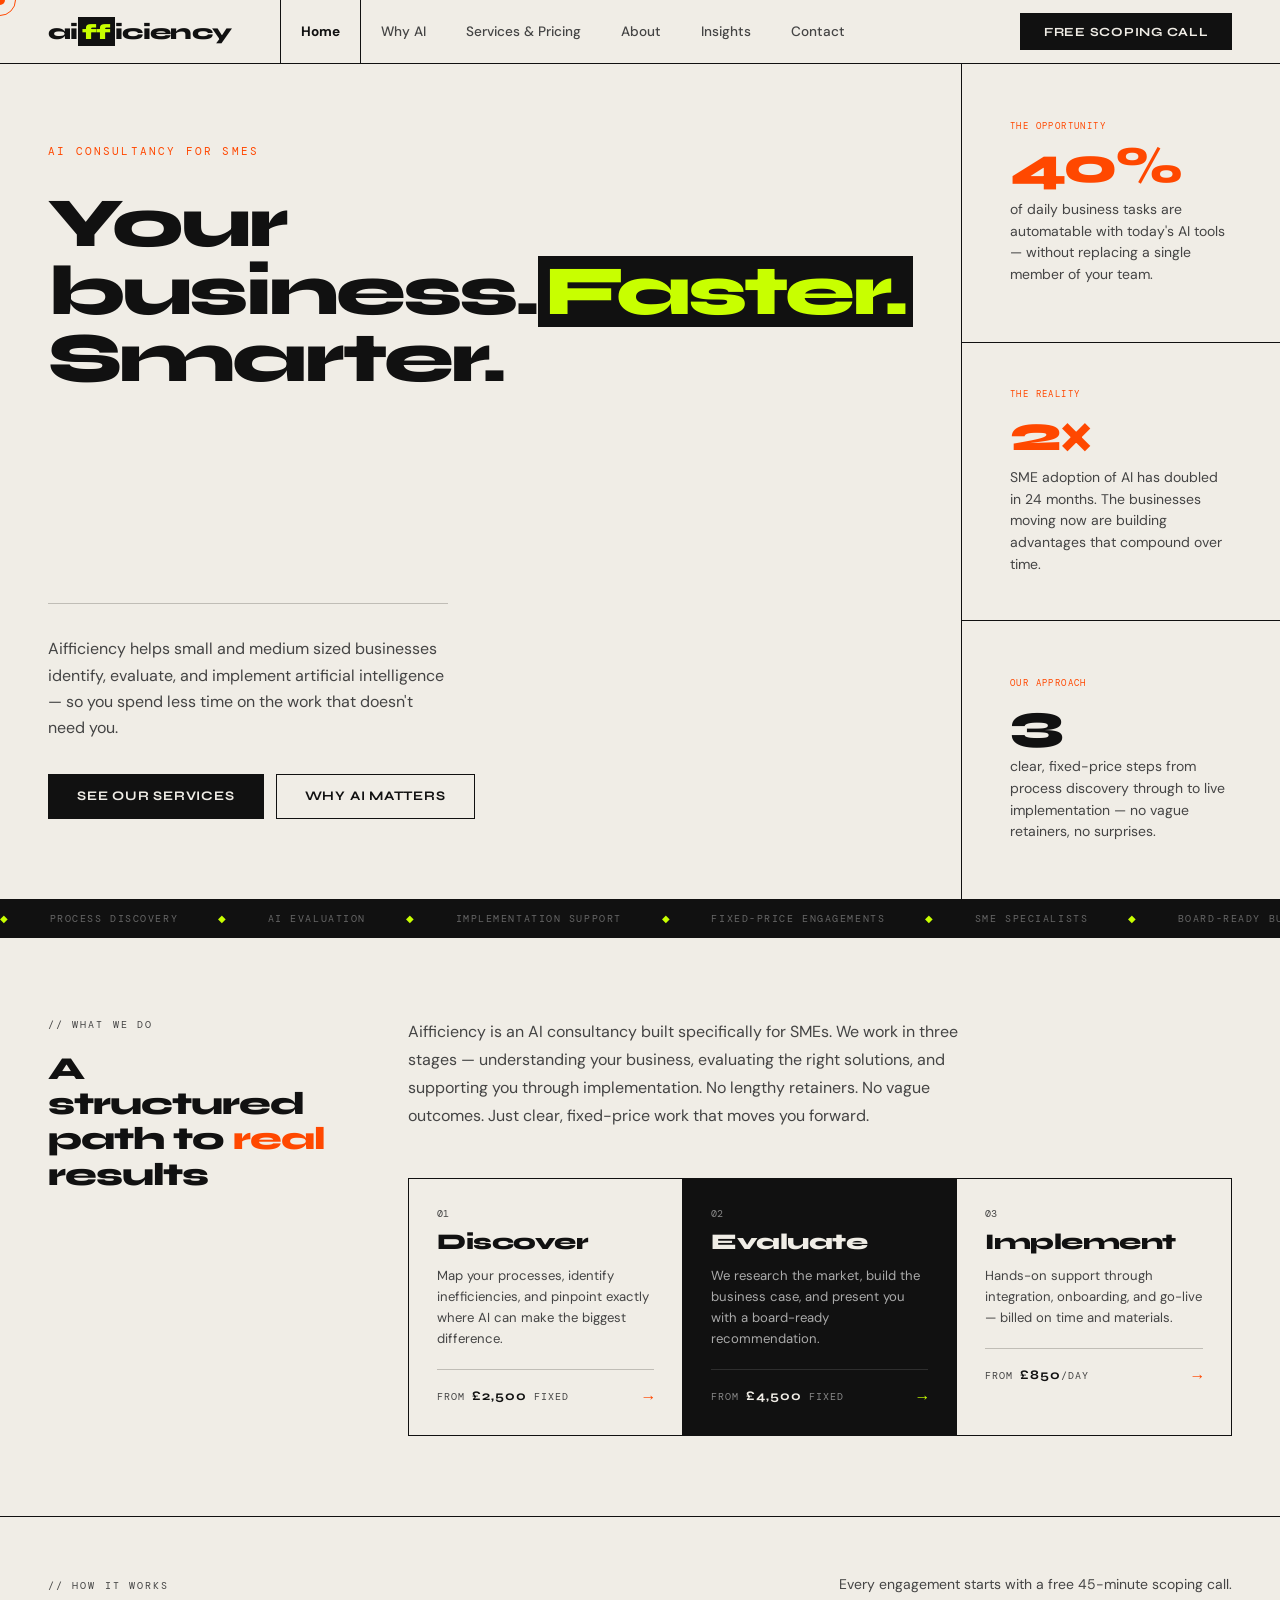
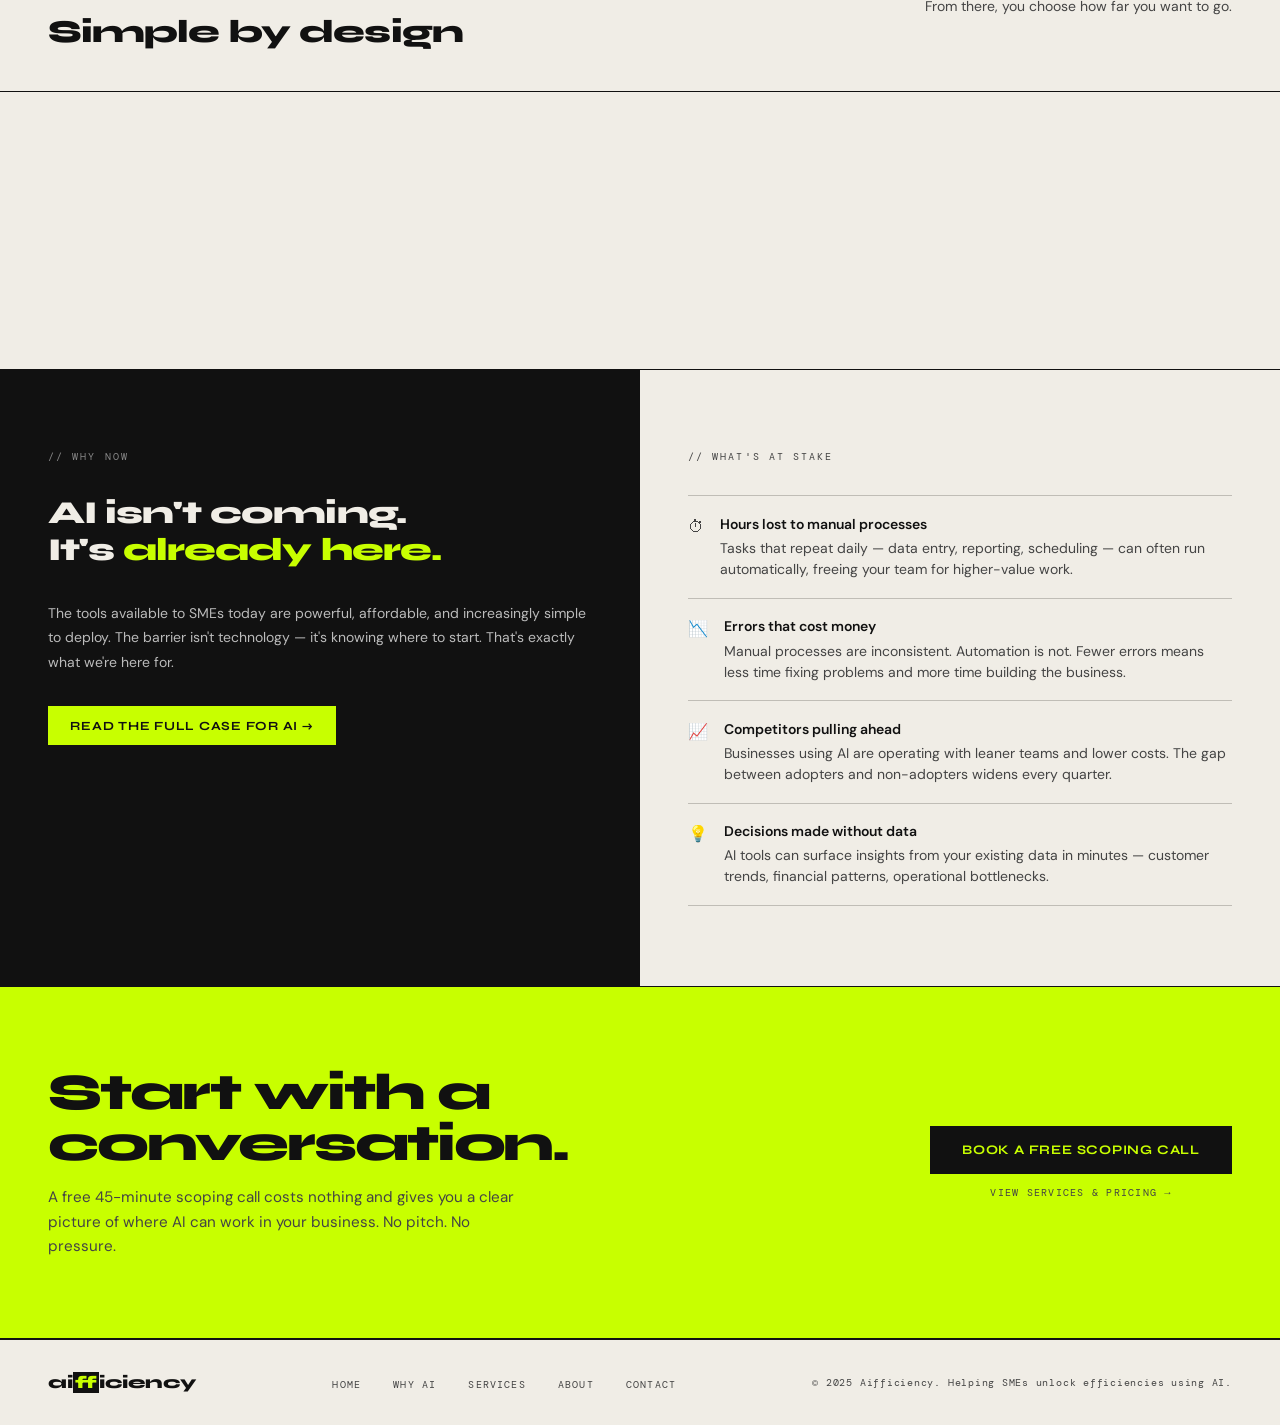
==== index.html @ 2f6a9bb4 "Add files via upload" ====
<!DOCTYPE html>
<html lang="en">
<head>
<meta charset="UTF-8">
<meta name="viewport" content="width=device-width, initial-scale=1.0">
<title>Aifficiency — Unlock Efficiency with AI</title>
<link href="https://fonts.googleapis.com/css2?family=Syne:wght@400;700;800&family=DM+Mono:wght@300;400;500&family=DM+Sans:ital,wght@0,300;0,400;0,500;1,300&display=swap" rel="stylesheet">
<style>
  *, *::before, *::after { box-sizing: border-box; margin: 0; padding: 0; }

  :root {
    --bg: #f0ede6;
    --ink: #111111;
    --ink-mid: #444444;
    --acid: #c8ff00;
    --orange: #ff4800;
    --card: #e4e1da;
    --card-dark: #111111;
    --border: #c0bdb6;
    --border-dark: #2e2e2e;
  }

  html { scroll-behavior: smooth; }

  body {
    background: var(--bg);
    color: var(--ink);
    font-family: 'DM Sans', sans-serif;
    font-weight: 400;
    overflow-x: hidden;
    cursor: none;
  }

  .cursor {
    width: 10px; height: 10px;
    background: var(--orange);
    border-radius: 50%;
    position: fixed;
    pointer-events: none;
    z-index: 9999;
    transform: translate(-50%, -50%);
    transition: transform 0.1s;
  }
  .cursor-ring {
    width: 32px; height: 32px;
    border: 1.5px solid var(--orange);
    border-radius: 50%;
    position: fixed;
    pointer-events: none;
    z-index: 9998;
    transform: translate(-50%, -50%);
  }

  /* ── NAV ── */
  nav {
    padding: 0 3rem;
    display: flex;
    align-items: stretch;
    border-bottom: 1.5px solid var(--ink);
    position: sticky;
    top: 0;
    background: var(--bg);
    z-index: 200;
    height: 64px;
  }

  .nav-logo {
    font-family: 'Syne', sans-serif;
    font-weight: 800;
    font-size: 1.35rem;
    letter-spacing: -0.03em;
    color: var(--ink);
    text-decoration: none;
    display: flex;
    align-items: center;
    margin-right: 3rem;
    flex-shrink: 0;
  }
  .nav-logo em { font-style: normal; background: var(--ink); color: var(--acid); padding: 0.05em 0.2em; }

  .nav-links {
    display: flex;
    align-items: stretch;
    list-style: none;
    flex: 1;
  }
  .nav-links li {
    display: flex;
    align-items: stretch;
  }
  .nav-links a {
    font-family: 'DM Sans', sans-serif;
    font-size: 0.85rem;
    font-weight: 500;
    color: var(--ink-mid);
    text-decoration: none;
    display: flex;
    align-items: center;
    padding: 0 1.25rem;
    border-right: 1.5px solid transparent;
    border-left: 1.5px solid transparent;
    transition: color 0.15s, background 0.15s;
    position: relative;
  }
  .nav-links a:hover {
    color: var(--ink);
    background: var(--card);
  }
  .nav-links a.active {
    color: var(--ink);
    font-weight: 700;
    border-left-color: var(--ink);
    border-right-color: var(--ink);
  }

  .nav-links .nav-badge {
    font-family: 'DM Mono', monospace;
    font-size: 0.5rem;
    letter-spacing: 0.1em;
    text-transform: uppercase;
    background: var(--acid);
    color: var(--ink);
    padding: 0.15em 0.4em;
    margin-left: 0.5rem;
    vertical-align: middle;
  }

  .nav-cta {
    margin-left: auto;
    display: flex;
    align-items: center;
  }
  .nav-cta a {
    font-family: 'Syne', sans-serif;
    font-weight: 700;
    font-size: 0.78rem;
    letter-spacing: 0.06em;
    text-transform: uppercase;
    text-decoration: none;
    background: var(--ink);
    color: var(--bg);
    padding: 0.6rem 1.4rem;
    border: 1.5px solid var(--ink);
    transition: background 0.15s, color 0.15s;
    cursor: none;
  }
  .nav-cta a:hover { background: var(--orange); border-color: var(--orange); color: #fff; }

  /* mobile burger */
  .nav-burger {
    display: none;
    flex-direction: column;
    gap: 5px;
    cursor: none;
    margin-left: auto;
    justify-content: center;
    padding: 0.5rem;
  }
  .nav-burger span {
    display: block;
    width: 22px;
    height: 2px;
    background: var(--ink);
    transition: transform 0.25s, opacity 0.2s;
  }
  .nav-burger.open span:nth-child(1) { transform: translateY(7px) rotate(45deg); }
  .nav-burger.open span:nth-child(2) { opacity: 0; }
  .nav-burger.open span:nth-child(3) { transform: translateY(-7px) rotate(-45deg); }

  .mobile-menu {
    display: none;
    position: fixed;
    top: 64px;
    left: 0; right: 0;
    background: var(--bg);
    border-bottom: 1.5px solid var(--ink);
    z-index: 199;
    padding: 1rem 0;
  }
  .mobile-menu.open { display: block; }
  .mobile-menu a {
    display: block;
    padding: 0.85rem 2rem;
    font-size: 0.9rem;
    font-weight: 500;
    color: var(--ink);
    text-decoration: none;
    border-bottom: 1px solid var(--border);
  }
  .mobile-menu a:last-child { border-bottom: none; }

  /* ── HERO ── */
  .hero {
    min-height: calc(100vh - 64px);
    display: grid;
    grid-template-columns: 1fr 1fr;
    border-bottom: 1.5px solid var(--ink);
  }

  .hero-left {
    padding: 5rem 3rem;
    display: flex;
    flex-direction: column;
    justify-content: space-between;
    border-right: 1.5px solid var(--ink);
  }

  .hero-eyebrow {
    font-family: 'DM Mono', monospace;
    font-size: 0.68rem;
    letter-spacing: 0.2em;
    text-transform: uppercase;
    color: var(--orange);
    margin-bottom: 2rem;
    opacity: 0;
    animation: fadeUp 0.5s 0.1s forwards;
  }

  .hero-h1 {
    font-family: 'Syne', sans-serif;
    font-weight: 800;
    font-size: clamp(3rem, 5.5vw, 5.8rem);
    line-height: 0.96;
    letter-spacing: -0.04em;
    color: var(--ink);
    opacity: 0;
    animation: fadeUp 0.6s 0.25s forwards;
    flex: 1;
    display: flex;
    align-items: center;
  }

  .hero-h1 em {
    font-style: normal;
    background: var(--ink);
    color: var(--acid);
    padding: 0.02em 0.1em;
    display: inline;
  }

  .hero-bottom {
    opacity: 0;
    animation: fadeUp 0.6s 0.4s forwards;
  }

  .hero-tagline {
    font-size: 1rem;
    color: var(--ink-mid);
    line-height: 1.65;
    max-width: 400px;
    margin-bottom: 2rem;
    padding-top: 2rem;
    border-top: 1.5px solid var(--border);
  }

  .hero-actions {
    display: flex;
    gap: 0.75rem;
    flex-wrap: wrap;
  }

  .btn-primary {
    font-family: 'Syne', sans-serif;
    font-weight: 700;
    font-size: 0.82rem;
    letter-spacing: 0.06em;
    text-transform: uppercase;
    text-decoration: none;
    background: var(--ink);
    color: var(--bg);
    padding: 0.85rem 1.75rem;
    border: 1.5px solid var(--ink);
    transition: background 0.15s, color 0.15s, border-color 0.15s;
    cursor: none;
    display: inline-block;
  }
  .btn-primary:hover { background: var(--orange); border-color: var(--orange); color: #fff; }

  .btn-secondary {
    font-family: 'Syne', sans-serif;
    font-weight: 700;
    font-size: 0.82rem;
    letter-spacing: 0.06em;
    text-transform: uppercase;
    text-decoration: none;
    background: transparent;
    color: var(--ink);
    padding: 0.85rem 1.75rem;
    border: 1.5px solid var(--ink);
    transition: background 0.15s, color 0.15s;
    cursor: none;
    display: inline-block;
  }
  .btn-secondary:hover { background: var(--card); }

  /* hero right — stats panel */
  .hero-right {
    display: flex;
    flex-direction: column;
    opacity: 0;
    animation: fadeUp 0.7s 0.5s forwards;
  }

  .hero-stat-block {
    flex: 1;
    padding: 2.5rem 3rem;
    border-bottom: 1.5px solid var(--ink);
    display: flex;
    flex-direction: column;
    justify-content: center;
  }
  .hero-stat-block:last-child { border-bottom: none; }

  .stat-number {
    font-family: 'Syne', sans-serif;
    font-weight: 800;
    font-size: clamp(2.5rem, 4vw, 4rem);
    letter-spacing: -0.05em;
    line-height: 1;
    color: var(--ink);
    margin-bottom: 0.5rem;
  }
  .stat-number em { font-style: normal; color: var(--orange); }

  .stat-desc {
    font-size: 0.875rem;
    color: var(--ink-mid);
    line-height: 1.55;
    max-width: 280px;
  }

  .stat-tag {
    font-family: 'DM Mono', monospace;
    font-size: 0.58rem;
    letter-spacing: 0.15em;
    text-transform: uppercase;
    color: var(--orange);
    margin-bottom: 0.5rem;
  }

  /* ── MARQUEE ── */
  .marquee-wrap {
    overflow: hidden;
    background: var(--ink);
    border-bottom: 1.5px solid var(--ink);
    padding: 0.75rem 0;
  }
  .marquee-inner {
    display: flex;
    gap: 2.5rem;
    white-space: nowrap;
    animation: marquee 26s linear infinite;
    width: max-content;
  }
  .marquee-inner span {
    font-family: 'DM Mono', monospace;
    font-size: 0.65rem;
    letter-spacing: 0.15em;
    text-transform: uppercase;
    color: #666;
  }
  .marquee-inner span.accent { color: var(--acid); }
  @keyframes marquee {
    from { transform: translateX(0); }
    to   { transform: translateX(-50%); }
  }

  /* ── WHAT WE DO ── */
  .what-section {
    padding: 5rem 3rem;
    border-bottom: 1.5px solid var(--ink);
    display: grid;
    grid-template-columns: 280px 1fr;
    gap: 5rem;
    align-items: start;
  }
  .what-label-col {}
  .section-label {
    font-family: 'DM Mono', monospace;
    font-size: 0.65rem;
    letter-spacing: 0.2em;
    text-transform: uppercase;
    color: var(--ink-mid);
    margin-bottom: 1.25rem;
  }
  .what-heading {
    font-family: 'Syne', sans-serif;
    font-weight: 800;
    font-size: 2rem;
    letter-spacing: -0.03em;
    line-height: 1.1;
    color: var(--ink);
  }
  .what-heading em { font-style: normal; color: var(--orange); }

  .what-body-col {}
  .what-intro {
    font-size: 1rem;
    color: var(--ink-mid);
    line-height: 1.75;
    margin-bottom: 3rem;
    max-width: 600px;
  }

  .tiers-row {
    display: grid;
    grid-template-columns: repeat(3, 1fr);
    border: 1.5px solid var(--ink);
  }
  .tier-card {
    padding: 1.75rem;
    border-right: 1.5px solid var(--ink);
    text-decoration: none;
    color: var(--ink);
    display: block;
    transition: background 0.2s;
  }
  .tier-card:last-child { border-right: none; }
  .tier-card:hover { background: var(--card); }
  .tier-card.dark {
    background: var(--card-dark);
    color: var(--bg);
  }
  .tier-card.dark:hover { background: #1e1e1e; }

  .tier-card-num {
    font-family: 'DM Mono', monospace;
    font-size: 0.6rem;
    color: var(--ink-mid);
    margin-bottom: 0.5rem;
  }
  .tier-card.dark .tier-card-num { color: #888; }

  .tier-card-name {
    font-family: 'Syne', sans-serif;
    font-weight: 800;
    font-size: 1.4rem;
    letter-spacing: -0.02em;
    margin-bottom: 0.6rem;
  }
  .tier-card-desc {
    font-size: 0.82rem;
    color: var(--ink-mid);
    line-height: 1.6;
    margin-bottom: 1.25rem;
  }
  .tier-card.dark .tier-card-desc { color: #aaa; }

  .tier-card-price {
    font-family: 'DM Mono', monospace;
    font-size: 0.62rem;
    letter-spacing: 0.1em;
    text-transform: uppercase;
    padding-top: 1rem;
    border-top: 1px solid var(--border);
    color: var(--ink-mid);
    display: flex;
    justify-content: space-between;
    align-items: center;
  }
  .tier-card.dark .tier-card-price { border-top-color: #2e2e2e; color: #888; }
  .tier-card-price strong { color: var(--ink); font-family: 'Syne', sans-serif; font-size: 0.82rem; }
  .tier-card.dark .tier-card-price strong { color: var(--bg); }
  .tier-card-arrow { color: var(--orange); font-size: 1rem; }
  .tier-card.dark .tier-card-arrow { color: var(--acid); }

  /* ── HOW IT WORKS ── */
  .how-section {
    border-bottom: 1.5px solid var(--ink);
  }
  .how-header {
    padding: 3.5rem 3rem 2.5rem;
    border-bottom: 1.5px solid var(--ink);
    display: flex;
    align-items: baseline;
    justify-content: space-between;
    gap: 2rem;
  }
  .how-heading {
    font-family: 'Syne', sans-serif;
    font-weight: 800;
    font-size: 2rem;
    letter-spacing: -0.03em;
    color: var(--ink);
  }
  .how-sub {
    font-size: 0.875rem;
    color: var(--ink-mid);
    max-width: 420px;
    line-height: 1.6;
    text-align: right;
  }

  .how-steps {
    display: grid;
    grid-template-columns: repeat(3, 1fr);
  }
  .how-step {
    padding: 2.5rem 3rem;
    border-right: 1.5px solid var(--ink);
    opacity: 0;
    transform: translateY(16px);
  }
  .how-step:last-child { border-right: none; }
  .how-step.visible { animation: fadeUp 0.5s forwards; }
  .how-step:nth-child(2).visible { animation-delay: 0.1s; }
  .how-step:nth-child(3).visible { animation-delay: 0.2s; }

  .how-step-num {
    font-family: 'Syne', sans-serif;
    font-weight: 800;
    font-size: 3.5rem;
    letter-spacing: -0.05em;
    line-height: 1;
    color: var(--border);
    margin-bottom: 1rem;
  }
  .how-step-title {
    font-family: 'Syne', sans-serif;
    font-weight: 700;
    font-size: 1.1rem;
    color: var(--ink);
    margin-bottom: 0.6rem;
  }
  .how-step-body {
    font-size: 0.875rem;
    color: var(--ink-mid);
    line-height: 1.7;
  }

  /* ── WHY NOW ── */
  .why-section {
    display: grid;
    grid-template-columns: 1fr 1fr;
    border-bottom: 1.5px solid var(--ink);
  }
  .why-left {
    background: var(--card-dark);
    color: var(--bg);
    padding: 5rem 3rem;
    border-right: 1.5px solid var(--ink);
  }
  .why-left .section-label { color: #888; margin-bottom: 2rem; }
  .why-quote {
    font-family: 'Syne', sans-serif;
    font-weight: 800;
    font-size: clamp(1.5rem, 2.5vw, 2.2rem);
    letter-spacing: -0.03em;
    line-height: 1.15;
    margin-bottom: 2rem;
  }
  .why-quote em { font-style: normal; color: var(--acid); }
  .why-body {
    font-size: 0.875rem;
    color: #bbbbbb;
    line-height: 1.75;
    margin-bottom: 2rem;
  }
  .why-link {
    font-family: 'Syne', sans-serif;
    font-weight: 700;
    font-size: 0.78rem;
    letter-spacing: 0.06em;
    text-transform: uppercase;
    text-decoration: none;
    background: var(--acid);
    color: var(--ink);
    padding: 0.75rem 1.4rem;
    display: inline-block;
    cursor: none;
    transition: background 0.15s;
  }
  .why-link:hover { background: #b0e000; }

  .why-right {
    padding: 5rem 3rem;
  }
  .why-right .section-label { margin-bottom: 2rem; }
  .why-list { list-style: none; }
  .why-list li {
    padding: 1.1rem 0;
    border-bottom: 1px solid var(--border);
    display: flex;
    gap: 1rem;
    align-items: flex-start;
    font-size: 0.875rem;
    color: var(--ink);
    line-height: 1.5;
  }
  .why-list li:first-child { border-top: 1px solid var(--border); }
  .why-icon {
    font-size: 1rem;
    flex-shrink: 0;
    margin-top: 0.05rem;
  }
  .why-list strong {
    display: block;
    font-weight: 600;
    color: var(--ink);
    margin-bottom: 0.2rem;
  }
  .why-list span { color: var(--ink-mid); }

  /* ── PROOF / SOCIAL ── */
  .proof-section {
    padding: 4rem 3rem;
    border-bottom: 1.5px solid var(--ink);
  }
  .proof-grid {
    display: grid;
    grid-template-columns: repeat(3, 1fr);
    gap: 0;
    border: 1.5px solid var(--ink);
    margin-top: 2.5rem;
  }
  .proof-card {
    padding: 2rem;
    border-right: 1.5px solid var(--ink);
  }
  .proof-card:last-child { border-right: none; }
  .proof-text {
    font-size: 0.9rem;
    color: var(--ink);
    line-height: 1.65;
    margin-bottom: 1.25rem;
    font-style: italic;
  }
  .proof-text::before { content: '"'; }
  .proof-text::after { content: '"'; }
  .proof-source {
    font-family: 'DM Mono', monospace;
    font-size: 0.6rem;
    letter-spacing: 0.12em;
    text-transform: uppercase;
    color: var(--ink-mid);
  }
  .proof-source strong { color: var(--ink); display: block; margin-bottom: 0.15rem; font-family: 'DM Sans', sans-serif; font-size: 0.82rem; font-style: normal; letter-spacing: 0; text-transform: none; }

  /* ── CTA ── */
  .cta-section {
    background: var(--acid);
    padding: 5rem 3rem;
    border-bottom: 1.5px solid var(--ink);
    display: grid;
    grid-template-columns: 1fr auto;
    gap: 3rem;
    align-items: center;
  }
  .cta-heading {
    font-family: 'Syne', sans-serif;
    font-weight: 800;
    font-size: clamp(2rem, 4vw, 3.5rem);
    letter-spacing: -0.04em;
    line-height: 1;
    color: var(--ink);
  }
  .cta-sub {
    font-size: 0.95rem;
    color: var(--ink-mid);
    line-height: 1.6;
    margin-top: 1rem;
    max-width: 480px;
  }
  .cta-actions { display: flex; flex-direction: column; gap: 0.75rem; }
  .cta-btn-main {
    font-family: 'Syne', sans-serif;
    font-weight: 700;
    font-size: 0.82rem;
    letter-spacing: 0.06em;
    text-transform: uppercase;
    text-decoration: none;
    background: var(--ink);
    color: var(--acid);
    padding: 1rem 2rem;
    white-space: nowrap;
    text-align: center;
    cursor: none;
    display: block;
    transition: background 0.15s;
  }
  .cta-btn-main:hover { background: var(--orange); color: #fff; }
  .cta-btn-sec {
    font-family: 'DM Mono', monospace;
    font-size: 0.65rem;
    letter-spacing: 0.12em;
    text-transform: uppercase;
    text-decoration: none;
    color: var(--ink-mid);
    text-align: center;
    cursor: none;
    transition: color 0.15s;
  }
  .cta-btn-sec:hover { color: var(--ink); }

  /* ── FOOTER ── */
  footer {
    padding: 2rem 3rem;
    display: flex;
    justify-content: space-between;
    align-items: center;
    border-top: 1.5px solid var(--ink);
  }
  .footer-logo {
    font-family: 'Syne', sans-serif;
    font-weight: 800;
    font-size: 1.1rem;
    color: var(--ink);
  }
  .footer-logo em { font-style: normal; background: var(--ink); color: var(--acid); padding: 0 0.12em; }
  .footer-links {
    display: flex;
    gap: 2rem;
    list-style: none;
  }
  .footer-links a {
    font-family: 'DM Mono', monospace;
    font-size: 0.62rem;
    letter-spacing: 0.12em;
    text-transform: uppercase;
    color: var(--ink-mid);
    text-decoration: none;
    cursor: none;
    transition: color 0.15s;
  }
  .footer-links a:hover { color: var(--ink); }
  .footer-note {
    font-family: 'DM Mono', monospace;
    font-size: 0.6rem;
    color: var(--ink-mid);
    letter-spacing: 0.08em;
  }

  @keyframes fadeUp {
    from { opacity: 0; transform: translateY(20px); }
    to   { opacity: 1; transform: translateY(0); }
  }

  /* ── RESPONSIVE ── */
  @media (max-width: 960px) {
    nav { padding: 0 1.5rem; }
    .nav-links, .nav-cta { display: none; }
    .nav-burger { display: flex; }

    .hero { grid-template-columns: 1fr; min-height: auto; }
    .hero-left { padding: 3rem 1.5rem; border-right: none; border-bottom: 1.5px solid var(--ink); }
    .hero-right { display: none; }

    .what-section { grid-template-columns: 1fr; gap: 2rem; padding: 3rem 1.5rem; }
    .tiers-row { grid-template-columns: 1fr; }
    .tier-card { border-right: none; border-bottom: 1.5px solid var(--ink); }
    .tier-card:last-child { border-bottom: none; }

    .how-header { flex-direction: column; padding: 2.5rem 1.5rem; }
    .how-sub { text-align: left; }
    .how-steps { grid-template-columns: 1fr; }
    .how-step { border-right: none; border-bottom: 1.5px solid var(--ink); padding: 2rem 1.5rem; }
    .how-step:last-child { border-bottom: none; }

    .why-section { grid-template-columns: 1fr; }
    .why-left { border-right: none; border-bottom: 1.5px solid var(--ink); padding: 3rem 1.5rem; }
    .why-right { padding: 3rem 1.5rem; }

    .proof-grid { grid-template-columns: 1fr; }
    .proof-card { border-right: none; border-bottom: 1.5px solid var(--ink); }
    .proof-card:last-child { border-bottom: none; }

    .cta-section { grid-template-columns: 1fr; padding: 3rem 1.5rem; }
    .cta-actions { flex-direction: row; flex-wrap: wrap; align-items: center; }

    .proof-section, footer { padding-left: 1.5rem; padding-right: 1.5rem; }
    .footer-links { display: none; }
  }
</style>
</head>
<body>

<div class="cursor" id="cursor"></div>
<div class="cursor-ring" id="cursorRing"></div>

<!-- ── NAVIGATION ── -->
<nav style="padding:0 3rem;display:flex;align-items:stretch;border-bottom:1.5px solid #111;position:sticky;top:0;background:#f0ede6;z-index:200;height:64px;font-family:'DM Sans',sans-serif;">
  <a href="index.html" style="font-family:'Syne',sans-serif;font-weight:800;font-size:1.35rem;letter-spacing:-0.03em;color:#111;text-decoration:none;display:flex;align-items:center;margin-right:3rem;flex-shrink:0;">ai<em style="font-style:normal;background:#111;color:#c8ff00;padding:0.05em 0.2em;">ff</em>iciency</a>
  <ul style="display:flex;align-items:stretch;list-style:none;flex:1;">
    <li style="display:flex;align-items:stretch;"><a href="index.html" style="font-size:0.85rem;font-weight:700;color:#111;text-decoration:none;display:flex;align-items:center;padding:0 1.25rem;border-left:1.5px solid #111;border-right:1.5px solid #111;">Home</a></li>
    <li style="display:flex;align-items:stretch;"><a href="aifficiency-why.html" style="font-size:0.85rem;font-weight:500;color:#444;text-decoration:none;display:flex;align-items:center;padding:0 1.25rem;">Why AI</a></li>
    <li style="display:flex;align-items:stretch;"><a href="aifficiency-pricing.html" style="font-size:0.85rem;font-weight:500;color:#444;text-decoration:none;display:flex;align-items:center;padding:0 1.25rem;">Services &amp; Pricing</a></li>
    <li style="display:flex;align-items:stretch;"><a href="aifficiency-about.html" style="font-size:0.85rem;font-weight:500;color:#444;text-decoration:none;display:flex;align-items:center;padding:0 1.25rem;">About</a></li>
    <li style="display:flex;align-items:stretch;"><a href="aifficiency-insights.html" style="font-size:0.85rem;font-weight:500;color:#444;text-decoration:none;display:flex;align-items:center;padding:0 1.25rem;">Insights</a></li>
    <li style="display:flex;align-items:stretch;"><a href="#" style="font-size:0.85rem;font-weight:500;color:#444;text-decoration:none;display:flex;align-items:center;padding:0 1.25rem;">Contact</a></li>
  </ul>
  <div style="margin-left:auto;display:flex;align-items:center;"><a href="#" style="font-family:'Syne',sans-serif;font-weight:700;font-size:0.78rem;letter-spacing:0.06em;text-transform:uppercase;text-decoration:none;background:#111;color:#f0ede6;padding:0.6rem 1.4rem;border:1.5px solid #111;">Free Scoping Call</a></div>
</nav>

<div class="mobile-menu" id="mobile-menu">
  <a href="index.html">Home</a>
  <a href="aifficiency-why.html">Why AI</a>
  <a href="aifficiency-pricing.html">Services & Pricing</a>
  <a href="aifficiency-about.html">About</a>
  <a href="aifficiency-contact.html">Contact</a>
  <a href="#" style="color: var(--orange); font-weight: 600;">Free Scoping Call →</a>
</div>

<!-- ── HERO ── -->
<section class="hero">
  <div class="hero-left">
    <div>
      <div class="hero-eyebrow">AI consultancy for SMEs</div>
      <h1 class="hero-h1">Your business.<br>Smarter.<br><em>Faster.</em></h1>
    </div>
    <div class="hero-bottom">
      <p class="hero-tagline">Aifficiency helps small and medium sized businesses identify, evaluate, and implement artificial intelligence — so you spend less time on the work that doesn't need you.</p>
      <div class="hero-actions">
        <a href="aifficiency-pricing.html" class="btn-primary">See our services</a>
        <a href="aifficiency-why.html" class="btn-secondary">Why AI matters</a>
      </div>
    </div>
  </div>
  <div class="hero-right">
    <div class="hero-stat-block">
      <div class="stat-tag">The opportunity</div>
      <div class="stat-number"><em>40%</em></div>
      <div class="stat-desc">of daily business tasks are automatable with today's AI tools — without replacing a single member of your team.</div>
    </div>
    <div class="hero-stat-block">
      <div class="stat-tag">The reality</div>
      <div class="stat-number"><em>2×</em></div>
      <div class="stat-desc">SME adoption of AI has doubled in 24 months. The businesses moving now are building advantages that compound over time.</div>
    </div>
    <div class="hero-stat-block">
      <div class="stat-tag">Our approach</div>
      <div class="stat-number">3</div>
      <div class="stat-desc">clear, fixed-price steps from process discovery through to live implementation — no vague retainers, no surprises.</div>
    </div>
  </div>
</section>

<!-- ── MARQUEE ── -->
<div class="marquee-wrap">
  <div class="marquee-inner">
    <span class="accent">◆</span><span>Process Discovery</span>
    <span class="accent">◆</span><span>AI Evaluation</span>
    <span class="accent">◆</span><span>Implementation Support</span>
    <span class="accent">◆</span><span>Fixed-Price Engagements</span>
    <span class="accent">◆</span><span>SME Specialists</span>
    <span class="accent">◆</span><span>Board-Ready Business Cases</span>
    <span class="accent">◆</span><span>Real ROI</span>
    <span class="accent">◆</span><span>No Jargon</span>
    <span class="accent">◆</span><span>Process Discovery</span>
    <span class="accent">◆</span><span>AI Evaluation</span>
    <span class="accent">◆</span><span>Implementation Support</span>
    <span class="accent">◆</span><span>Fixed-Price Engagements</span>
    <span class="accent">◆</span><span>SME Specialists</span>
    <span class="accent">◆</span><span>Board-Ready Business Cases</span>
    <span class="accent">◆</span><span>Real ROI</span>
    <span class="accent">◆</span><span>No Jargon</span>
  </div>
</div>

<!-- ── WHAT WE DO ── -->
<section class="what-section">
  <div class="what-label-col">
    <div class="section-label">// What we do</div>
    <h2 class="what-heading">A structured path to <em>real</em> results</h2>
  </div>
  <div class="what-body-col">
    <p class="what-intro">Aifficiency is an AI consultancy built specifically for SMEs. We work in three stages — understanding your business, evaluating the right solutions, and supporting you through implementation. No lengthy retainers. No vague outcomes. Just clear, fixed-price work that moves you forward.</p>
    <div class="tiers-row">
      <a href="aifficiency-pricing.html" class="tier-card">
        <div class="tier-card-num">01</div>
        <div class="tier-card-name">Discover</div>
        <div class="tier-card-desc">Map your processes, identify inefficiencies, and pinpoint exactly where AI can make the biggest difference.</div>
        <div class="tier-card-price">
          <span>From <strong>£2,500</strong> fixed</span>
          <span class="tier-card-arrow">→</span>
        </div>
      </a>
      <a href="aifficiency-pricing.html" class="tier-card dark">
        <div class="tier-card-num">02</div>
        <div class="tier-card-name">Evaluate</div>
        <div class="tier-card-desc">We research the market, build the business case, and present you with a board-ready recommendation.</div>
        <div class="tier-card-price">
          <span>From <strong>£4,500</strong> fixed</span>
          <span class="tier-card-arrow">→</span>
        </div>
      </a>
      <a href="aifficiency-pricing.html" class="tier-card">
        <div class="tier-card-num">03</div>
        <div class="tier-card-name">Implement</div>
        <div class="tier-card-desc">Hands-on support through integration, onboarding, and go-live — billed on time and materials.</div>
        <div class="tier-card-price">
          <span>From <strong>£850</strong>/day</span>
          <span class="tier-card-arrow">→</span>
        </div>
      </a>
    </div>
  </div>
</section>

<!-- ── HOW IT WORKS ── -->
<section class="how-section">
  <div class="how-header">
    <div>
      <div class="section-label">// How it works</div>
      <h2 class="how-heading">Simple by design</h2>
    </div>
    <p class="how-sub">Every engagement starts with a free 45-minute scoping call. From there, you choose how far you want to go.</p>
  </div>
  <div class="how-steps">
    <div class="how-step" id="hs1">
      <div class="how-step-num">01</div>
      <div class="how-step-title">Free scoping call</div>
      <div class="how-step-body">We spend 45 minutes understanding your business, your challenges, and your goals. You walk away with clarity on whether — and how — we can help. No commitment, no cost.</div>
    </div>
    <div class="how-step" id="hs2">
      <div class="how-step-num">02</div>
      <div class="how-step-title">Fixed-price proposal</div>
      <div class="how-step-body">Based on our conversation, we provide a clear, fixed-price proposal for your Discover engagement. You know exactly what you're getting and what it costs before anything begins.</div>
    </div>
    <div class="how-step" id="hs3">
      <div class="how-step-num">03</div>
      <div class="how-step-title">Move at your pace</div>
      <div class="how-step-body">Each tier stands alone. Take the outputs of Discover and run with them yourself, or continue into Evaluate and Implement. You're always in control of the pace and the investment.</div>
    </div>
  </div>
</section>

<!-- ── WHY NOW ── -->
<section class="why-section">
  <div class="why-left">
    <div class="section-label">// Why now</div>
    <h2 class="why-quote">AI isn't coming.<br>It's <em>already here.</em></h2>
    <p class="why-body">The tools available to SMEs today are powerful, affordable, and increasingly simple to deploy. The barrier isn't technology — it's knowing where to start. That's exactly what we're here for.</p>
    <a href="aifficiency-why.html" class="why-link">Read the full case for AI →</a>
  </div>
  <div class="why-right">
    <div class="section-label">// What's at stake</div>
    <ul class="why-list">
      <li>
        <span class="why-icon">⏱</span>
        <div><strong>Hours lost to manual processes</strong><span>Tasks that repeat daily — data entry, reporting, scheduling — can often run automatically, freeing your team for higher-value work.</span></div>
      </li>
      <li>
        <span class="why-icon">📉</span>
        <div><strong>Errors that cost money</strong><span>Manual processes are inconsistent. Automation is not. Fewer errors means less time fixing problems and more time building the business.</span></div>
      </li>
      <li>
        <span class="why-icon">📈</span>
        <div><strong>Competitors pulling ahead</strong><span>Businesses using AI are operating with leaner teams and lower costs. The gap between adopters and non-adopters widens every quarter.</span></div>
      </li>
      <li>
        <span class="why-icon">💡</span>
        <div><strong>Decisions made without data</strong><span>AI tools can surface insights from your existing data in minutes — customer trends, financial patterns, operational bottlenecks.</span></div>
      </li>
    </ul>
  </div>
</section>



<!-- ── CTA ── -->
<section class="cta-section">
  <div>
    <h2 class="cta-heading">Start with a conversation.</h2>
    <p class="cta-sub">A free 45-minute scoping call costs nothing and gives you a clear picture of where AI can work in your business. No pitch. No pressure.</p>
  </div>
  <div class="cta-actions">
    <a href="#" class="cta-btn-main">Book a free scoping call</a>
    <a href="aifficiency-pricing.html" class="cta-btn-sec">View services & pricing →</a>
  </div>
</section>

<!-- ── FOOTER ── -->
<footer>
  <div class="footer-logo">ai<em>ff</em>iciency</div>
  <ul class="footer-links">
    <li><a href="index.html">Home</a></li>
    <li><a href="aifficiency-why.html">Why AI</a></li>
    <li><a href="aifficiency-pricing.html">Services</a></li>
    <li><a href="aifficiency-about.html">About</a></li>
    <li><a href="aifficiency-contact.html">Contact</a></li>
  </ul>
  <div class="footer-note">© 2025 Aifficiency. Helping SMEs unlock efficiencies using AI.</div>
</footer>

<script>
  // Cursor
  const cursor = document.getElementById('cursor');
  const ring = document.getElementById('cursorRing');
  let mx = 0, my = 0, rx = 0, ry = 0;
  document.addEventListener('mousemove', e => {
    mx = e.clientX; my = e.clientY;
    cursor.style.left = mx + 'px'; cursor.style.top = my + 'px';
  });
  (function animateRing() {
    rx += (mx - rx) * 0.14; ry += (my - ry) * 0.14;
    ring.style.left = rx + 'px'; ring.style.top = ry + 'px';
    requestAnimationFrame(animateRing);
  })();

  // Mobile menu
  const burger = document.getElementById('burger');
  const mobileMenu = document.getElementById('mobile-menu');
  burger.addEventListener('click', () => {
    burger.classList.toggle('open');
    mobileMenu.classList.toggle('open');
  });

  // Scroll animations
  const obs = new IntersectionObserver(entries => {
    entries.forEach(e => { if (e.isIntersecting) e.target.classList.add('visible'); });
  }, { threshold: 0.15 });
  document.querySelectorAll('.how-step').forEach(el => obs.observe(el));
</script>
</body>
</html>
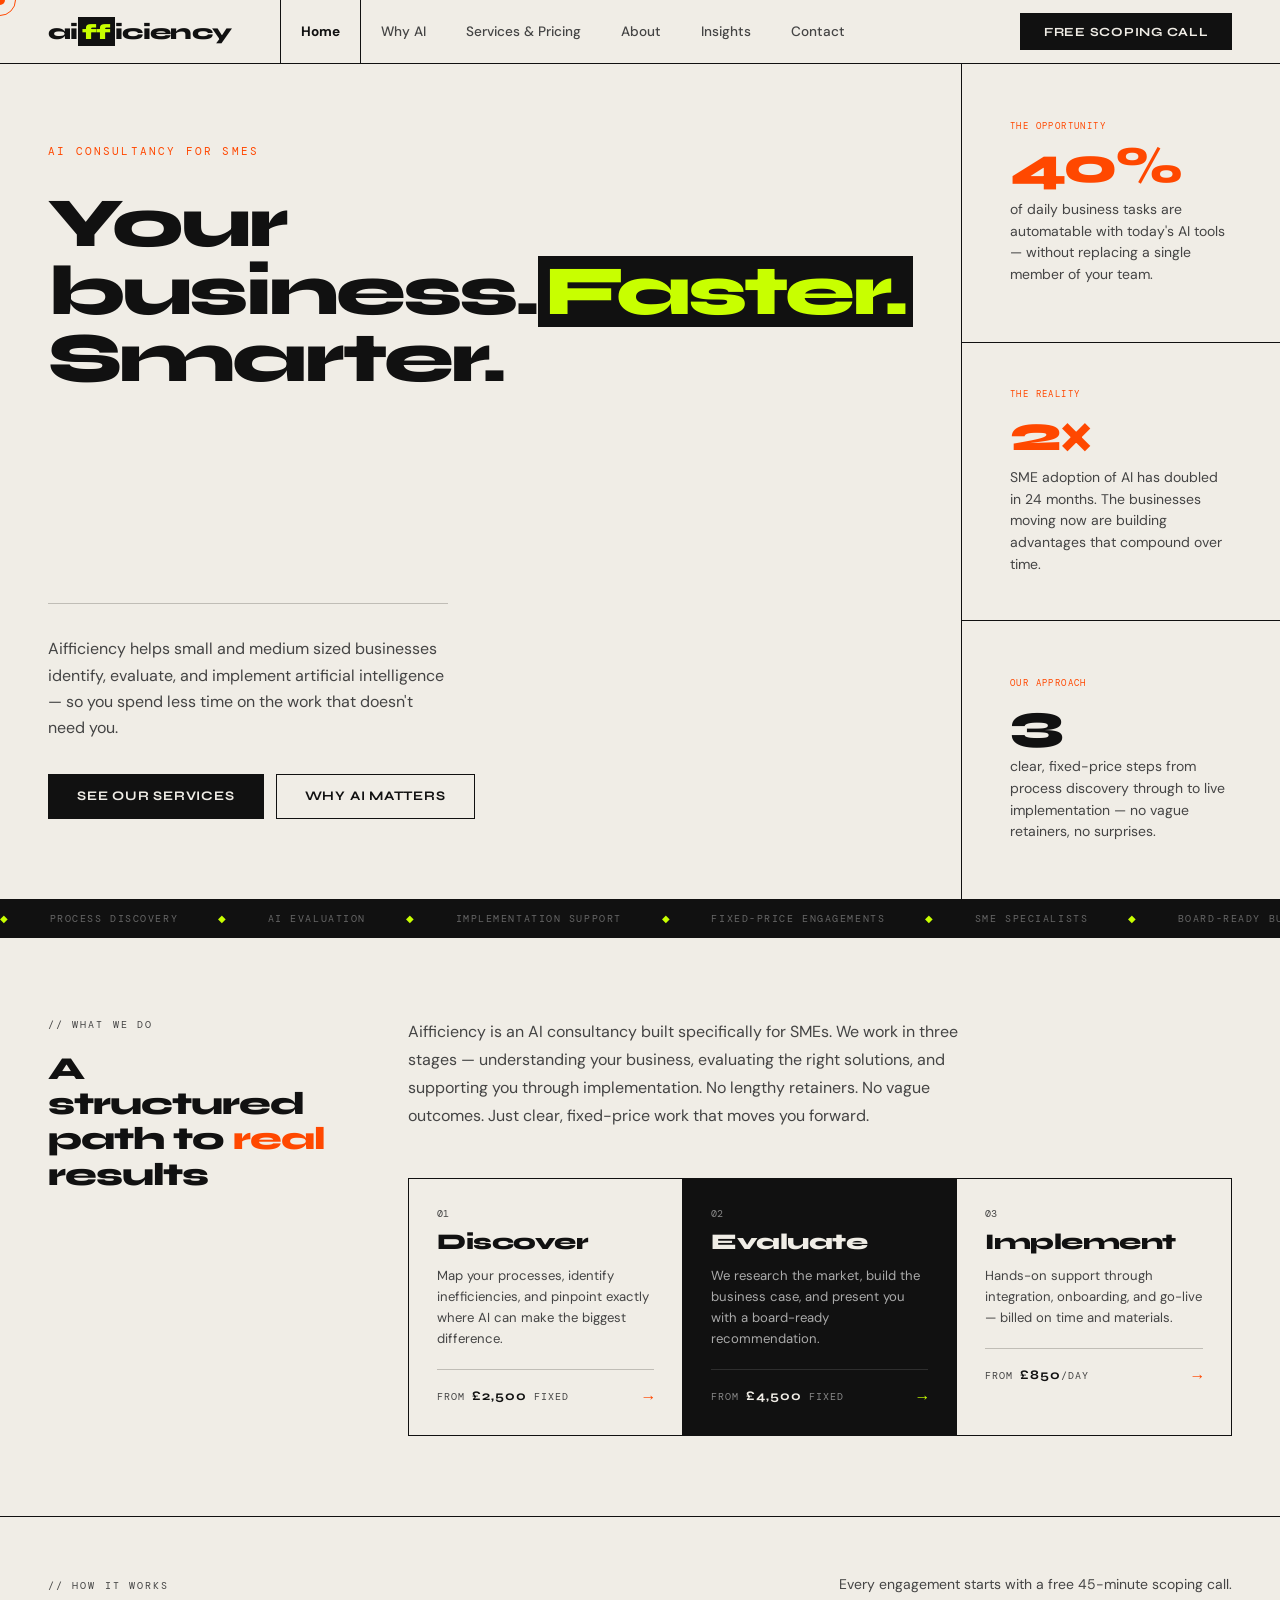
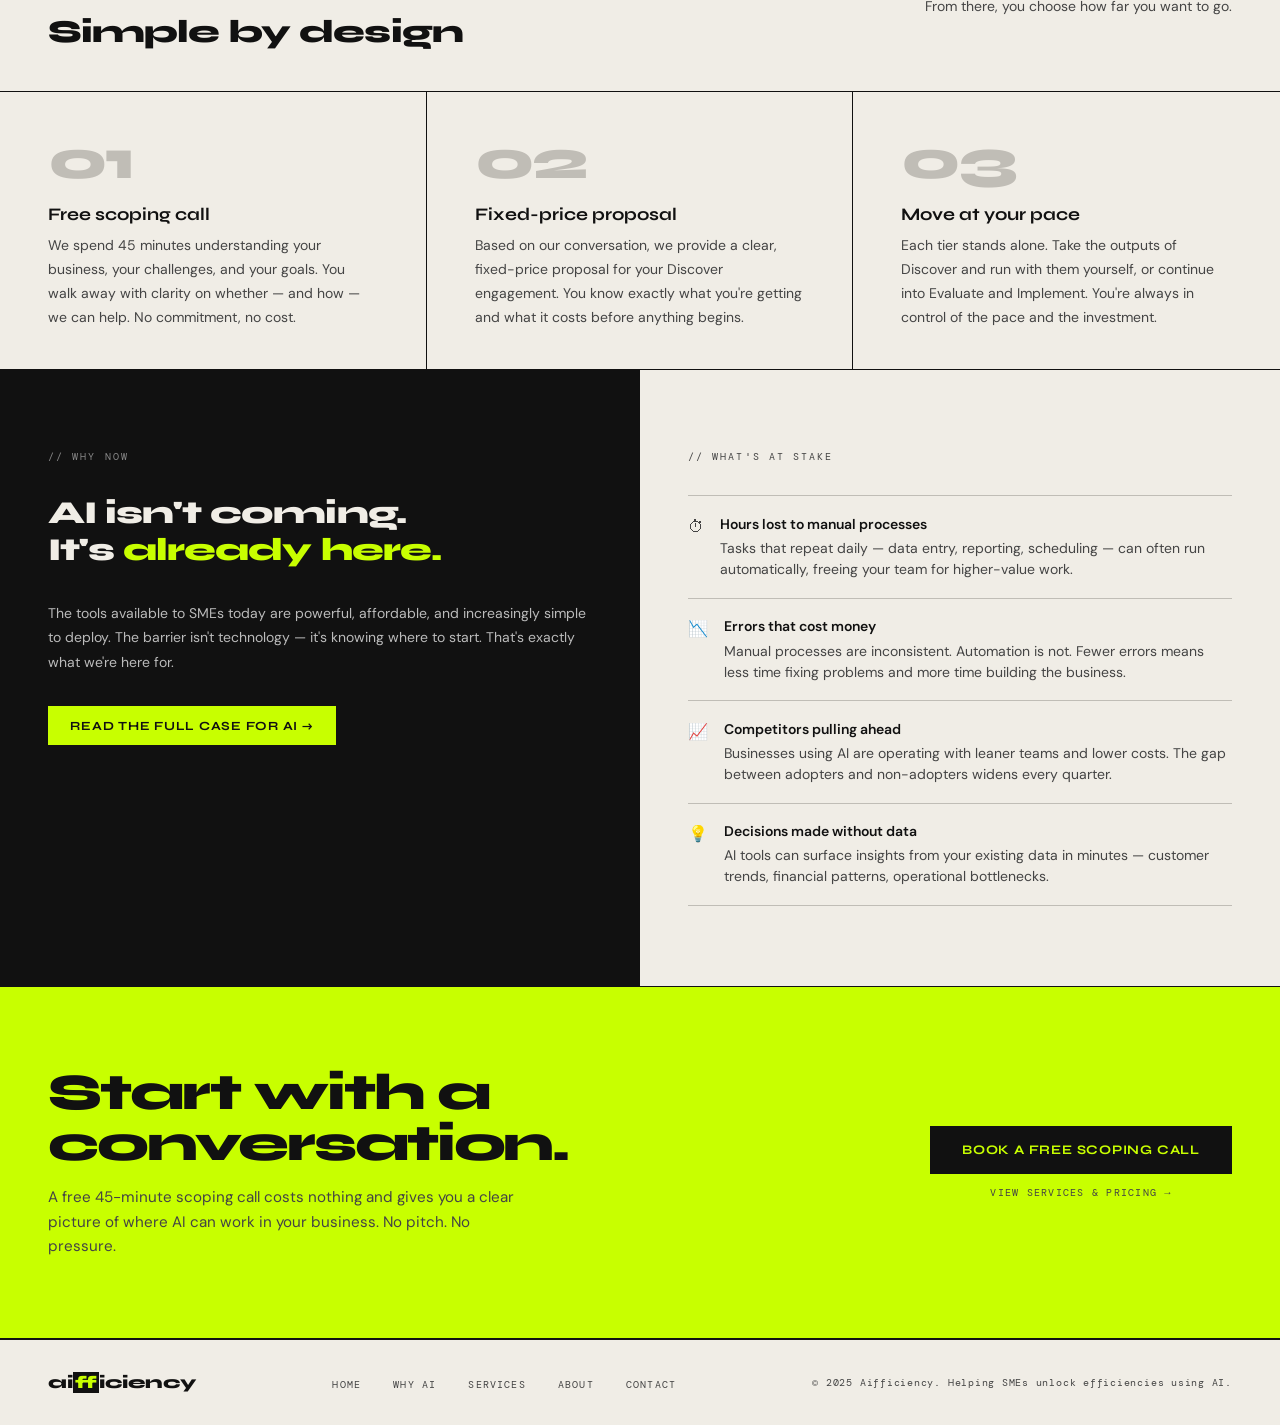
==== commit 7f08d67f: "Add files via upload" ====
--- a/index.html
+++ b/index.html
@@ -769,6 +769,172 @@
 
     .proof-section, footer { padding-left: 1.5rem; padding-right: 1.5rem; }
     .footer-links { display: none; }
+  }
+
+  /* ── MOBILE OVERRIDES ── */
+  @media(max-width:768px){
+    /* Nav */
+    nav{padding:0 1.25rem;height:56px}
+    .nav-links,.nav-cta{display:none!important}
+    .nav-burger{display:flex!important}
+    .nav-logo{font-size:1.1rem;margin-right:0}
+
+    /* Mobile menu */
+    .mobile-menu a{padding:0.9rem 1.25rem;font-size:0.95rem}
+
+    /* Typography scale down */
+    h1,.hero-name,.hero-h1{font-size:clamp(2.2rem,10vw,3.5rem)!important;letter-spacing:-0.03em!important}
+    .hero-sub,.hero-intro{font-size:0.9rem!important}
+
+    /* All two-column grids → single column */
+    .hero,.hero-section,
+    .background-section,.bg-left,.bg-right,
+    .how-grid,.cost-section,
+    .sme-grid,.not-right-grid,
+    .why-section,.why-left,.why-right,
+    .network-strip,.network-section,
+    .personal-section,
+    .what-section,
+    .signals-section,.signals-col,
+    .faq-body,
+    .main,.form-col,.info-col{
+      grid-template-columns:1fr!important;
+      display:block!important
+    }
+
+    /* Hero sections */
+    .hero{display:flex!important;flex-direction:column}
+    .hero-left,.hero-right{
+      padding:2.5rem 1.25rem!important;
+      border-right:none!important;
+      border-bottom:1.5px solid var(--ink)
+    }
+    .hero-right{border-bottom:none!important}
+
+    /* General padding */
+    section,
+    .hero,.tiers-section,.how-section,.why-section,
+    .faq-section,.start-section,.proof-section,
+    .reasons-section,.cost-section,.sme-section,
+    .not-right,.personal-section,.network-strip,
+    .background-section,.what-section,.articles-section,
+    .cases-section,.cta-section,.cta-banner,
+    .cta-strip,.form-col,.info-col,
+    .how-header,.pull-quote{
+      padding-left:1.25rem!important;
+      padding-right:1.25rem!important;
+      padding-top:2.5rem!important;
+      padding-bottom:2.5rem!important
+    }
+
+    /* Three-column grids → single column */
+    .tiers-grid,.tiers-row,
+    .reasons-grid,.start-steps,
+    .how-steps,.articles-grid,
+    .cases-grid,.proof-grid,
+    .expertise-grid,.quiz-grid{
+      grid-template-columns:1fr!important
+    }
+
+    /* Fix borders on stacked cards */
+    .tier,.tier-card,.reason,.start-step,
+    .how-step,.article-card,.case-card,
+    .proof-card,.expertise-item,.quiz-item,
+    .interest-card,.signals-col,.process-step{
+      border-right:none!important;
+      border-bottom:1.5px solid var(--ink)!important
+    }
+    .tier:last-child,.tier-card:last-child,
+    .reason:last-child,.start-step:last-child,
+    .how-step:last-child,.article-card:last-child,
+    .case-card:last-child,.proof-card:last-child,
+    .expertise-item:last-child,.interest-card:last-child,
+    .signals-col:last-child,.process-step:last-child{
+      border-bottom:none!important
+    }
+
+    /* Personal section */
+    .personal-section{display:flex!important;flex-direction:column}
+    .personal-intro{border-right:none!important;border-bottom:1.5px solid var(--ink)!important;padding:2.5rem 1.25rem!important}
+    .interest-card{padding:2rem 1.25rem!important}
+
+    /* Network strip */
+    .network-strip,.sme-section,.not-right,.why-left,.why-right{
+      padding:2.5rem 1.25rem!important
+    }
+    .network-tags{flex-wrap:wrap}
+
+    /* FAQ sidebar hidden on mobile */
+    .faq-nav{display:none!important}
+    .faq-content{padding:2rem 1.25rem!important}
+    .faq-body{display:block!important}
+
+    /* CTA banners */
+    .cta-section,.cta-banner,.cta-strip{
+      flex-direction:column!important;
+      align-items:flex-start!important;
+      gap:1.5rem!important
+    }
+    .cta-btn-main,.cta-btn,.cta-banner-btn{
+      width:100%;
+      text-align:center;
+      display:block!important
+    }
+
+    /* What section */
+    .what-section{display:block!important}
+    .what-label-col{margin-bottom:1.5rem}
+
+    /* Hero stats */
+    .hero-stat-row,.credential-row,.expect-row{
+      flex-wrap:wrap;
+      gap:1.25rem
+    }
+    .hero-stat-block{padding:1.75rem 1.25rem!important}
+
+    /* Form */
+    .form-row{grid-template-columns:1fr!important}
+    .form-col{border-right:none!important;border-bottom:1.5px solid var(--ink)!important;padding:2.5rem 1.25rem!important}
+    .info-col{padding:2.5rem 1.25rem!important}
+
+    /* Interests row */
+    .interests-row{flex-direction:column!important}
+
+    /* How header */
+    .how-header{flex-direction:column!important;padding:2.5rem 1.25rem!important}
+    .how-sub{text-align:left!important;max-width:100%!important}
+
+    /* Proof grid */
+    .proof-grid{grid-template-columns:1fr!important}
+
+    /* Footer */
+    footer{flex-direction:column!important;gap:1rem!important;text-align:center!important;padding:1.5rem 1.25rem!important}
+    .footer-links{display:none!important}
+
+    /* Process strip */
+    .process-strip{flex-direction:column!important}
+
+    /* Featured section */
+    .featured{grid-template-columns:1fr!important;display:block!important}
+    .featured-main{border-right:none!important;border-bottom:1.5px solid var(--ink)!important;padding:2rem 1.25rem!important}
+    .featured-side-card{padding:1.5rem 1.25rem!important}
+
+    /* Marquee smaller */
+    .marquee-inner span{font-size:0.58rem}
+
+    /* Pull quote */
+    .pull-quote{padding:2.5rem 1.25rem!important}
+
+    /* Bg sections */
+    .bg-left{border-right:none!important;border-bottom:1.5px solid var(--ink)!important;padding:2.5rem 1.25rem!important}
+    .bg-right{padding:2.5rem 1.25rem!important}
+
+    /* Cost section */
+    .cost-left{border-right:none!important;border-bottom:1.5px solid var(--ink)!important;padding-right:0!important;padding-bottom:2rem!important}
+    .cost-right{padding-left:0!important;padding-top:2rem!important}
+
+    /* Hero name page */
+    .hero-name{font-size:3.5rem!important}
   }
 </style>
 </head>
@@ -789,6 +955,21 @@
     <li style="display:flex;align-items:stretch;"><a href="#" style="font-size:0.85rem;font-weight:500;color:#444;text-decoration:none;display:flex;align-items:center;padding:0 1.25rem;">Contact</a></li>
   </ul>
   <div style="margin-left:auto;display:flex;align-items:center;"><a href="#" style="font-family:'Syne',sans-serif;font-weight:700;font-size:0.78rem;letter-spacing:0.06em;text-transform:uppercase;text-decoration:none;background:#111;color:#f0ede6;padding:0.6rem 1.4rem;border:1.5px solid #111;">Free Scoping Call</a></div>
+
+  <!-- Mobile burger -->
+  <div class="nav-burger" id="burger" style="display:none;flex-direction:column;gap:5px;cursor:pointer;margin-left:auto;justify-content:center;padding:0.5rem;" onclick="toggleMenu()">
+    <span style="display:block;width:22px;height:2px;background:var(--ink);transition:transform 0.25s,opacity 0.2s"></span>
+    <span style="display:block;width:22px;height:2px;background:var(--ink);transition:transform 0.25s,opacity 0.2s"></span>
+    <span style="display:block;width:22px;height:2px;background:var(--ink);transition:transform 0.25s,opacity 0.2s"></span>
+  </div>
+  <div id="mobileMenu" style="display:none;position:fixed;top:56px;left:0;right:0;background:var(--bg);border-bottom:1.5px solid var(--ink);z-index:199;">
+    <a href="index.html" style="display:block;padding:0.9rem 1.25rem;font-size:0.9rem;font-weight:500;color:var(--ink);text-decoration:none;border-bottom:1px solid var(--border);">Home</a>
+    <a href="aifficiency-why.html" style="display:block;padding:0.9rem 1.25rem;font-size:0.9rem;font-weight:500;color:var(--ink);text-decoration:none;border-bottom:1px solid var(--border);">Why AI</a>
+    <a href="aifficiency-pricing.html" style="display:block;padding:0.9rem 1.25rem;font-size:0.9rem;font-weight:500;color:var(--ink);text-decoration:none;border-bottom:1px solid var(--border);">Services & Pricing</a>
+    <a href="aifficiency-about.html" style="display:block;padding:0.9rem 1.25rem;font-size:0.9rem;font-weight:500;color:var(--ink);text-decoration:none;border-bottom:1px solid var(--border);">About</a>
+    <a href="aifficiency-insights.html" style="display:block;padding:0.9rem 1.25rem;font-size:0.9rem;font-weight:500;color:var(--ink);text-decoration:none;border-bottom:1px solid var(--border);">Insights</a>
+    <a href="aifficiency-contact.html" style="display:block;padding:0.9rem 1.25rem;font-size:0.9rem;font-weight:700;color:var(--orange);text-decoration:none;">Free Scoping Call →</a>
+  </div>
 </nav>
 
 <div class="mobile-menu" id="mobile-menu">
@@ -1010,6 +1191,21 @@
     entries.forEach(e => { if (e.isIntersecting) e.target.classList.add('visible'); });
   }, { threshold: 0.15 });
   document.querySelectorAll('.how-step').forEach(el => obs.observe(el));
+
+  function toggleMenu(){
+    const m=document.getElementById('mobileMenu');
+    const b=document.getElementById('burger');
+    const open=m.style.display==='block';
+    m.style.display=open?'none':'block';
+    b.style.opacity=open?'1':'0.7';
+  }
+  // Show burger on mobile
+  function checkBurger(){
+    const b=document.getElementById('burger');
+    if(b) b.style.display=window.innerWidth<=768?'flex':'none';
+  }
+  window.addEventListener('resize',checkBurger);
+  checkBurger();
 </script>
 </body>
 </html>
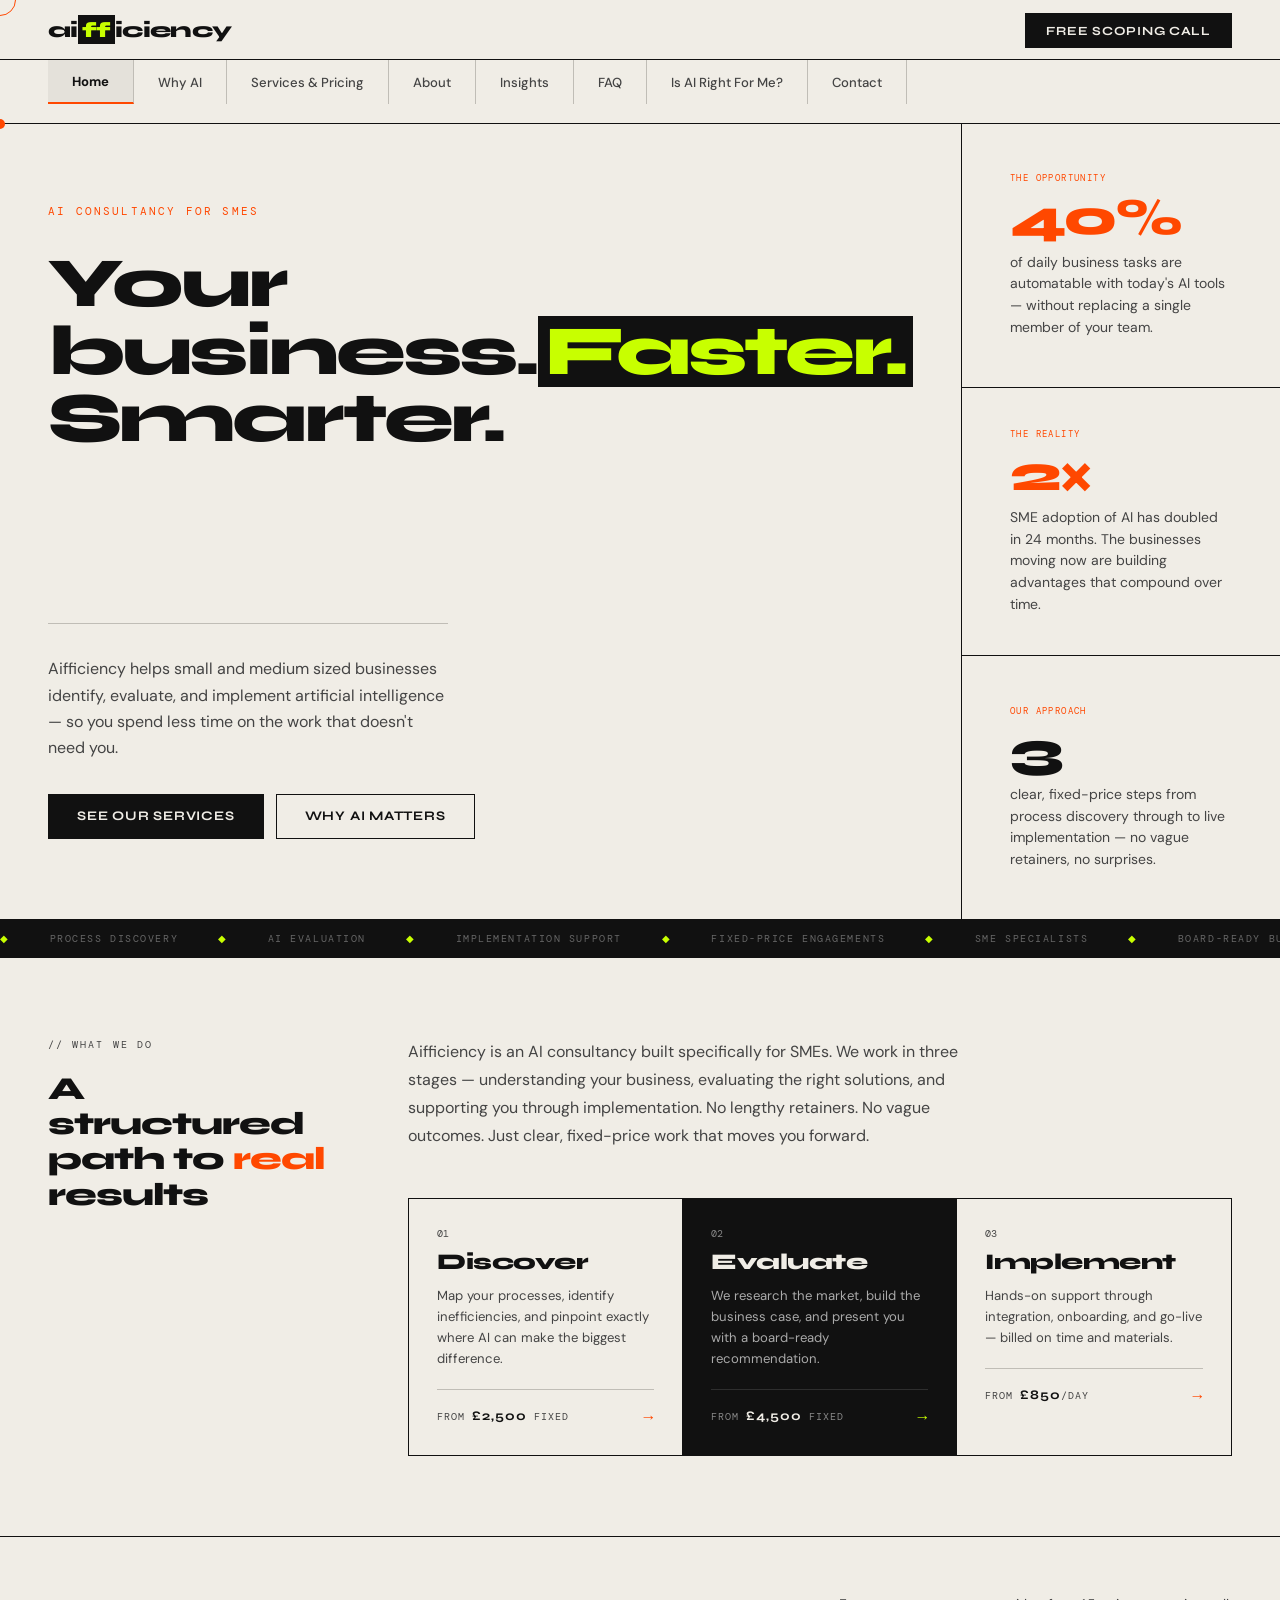
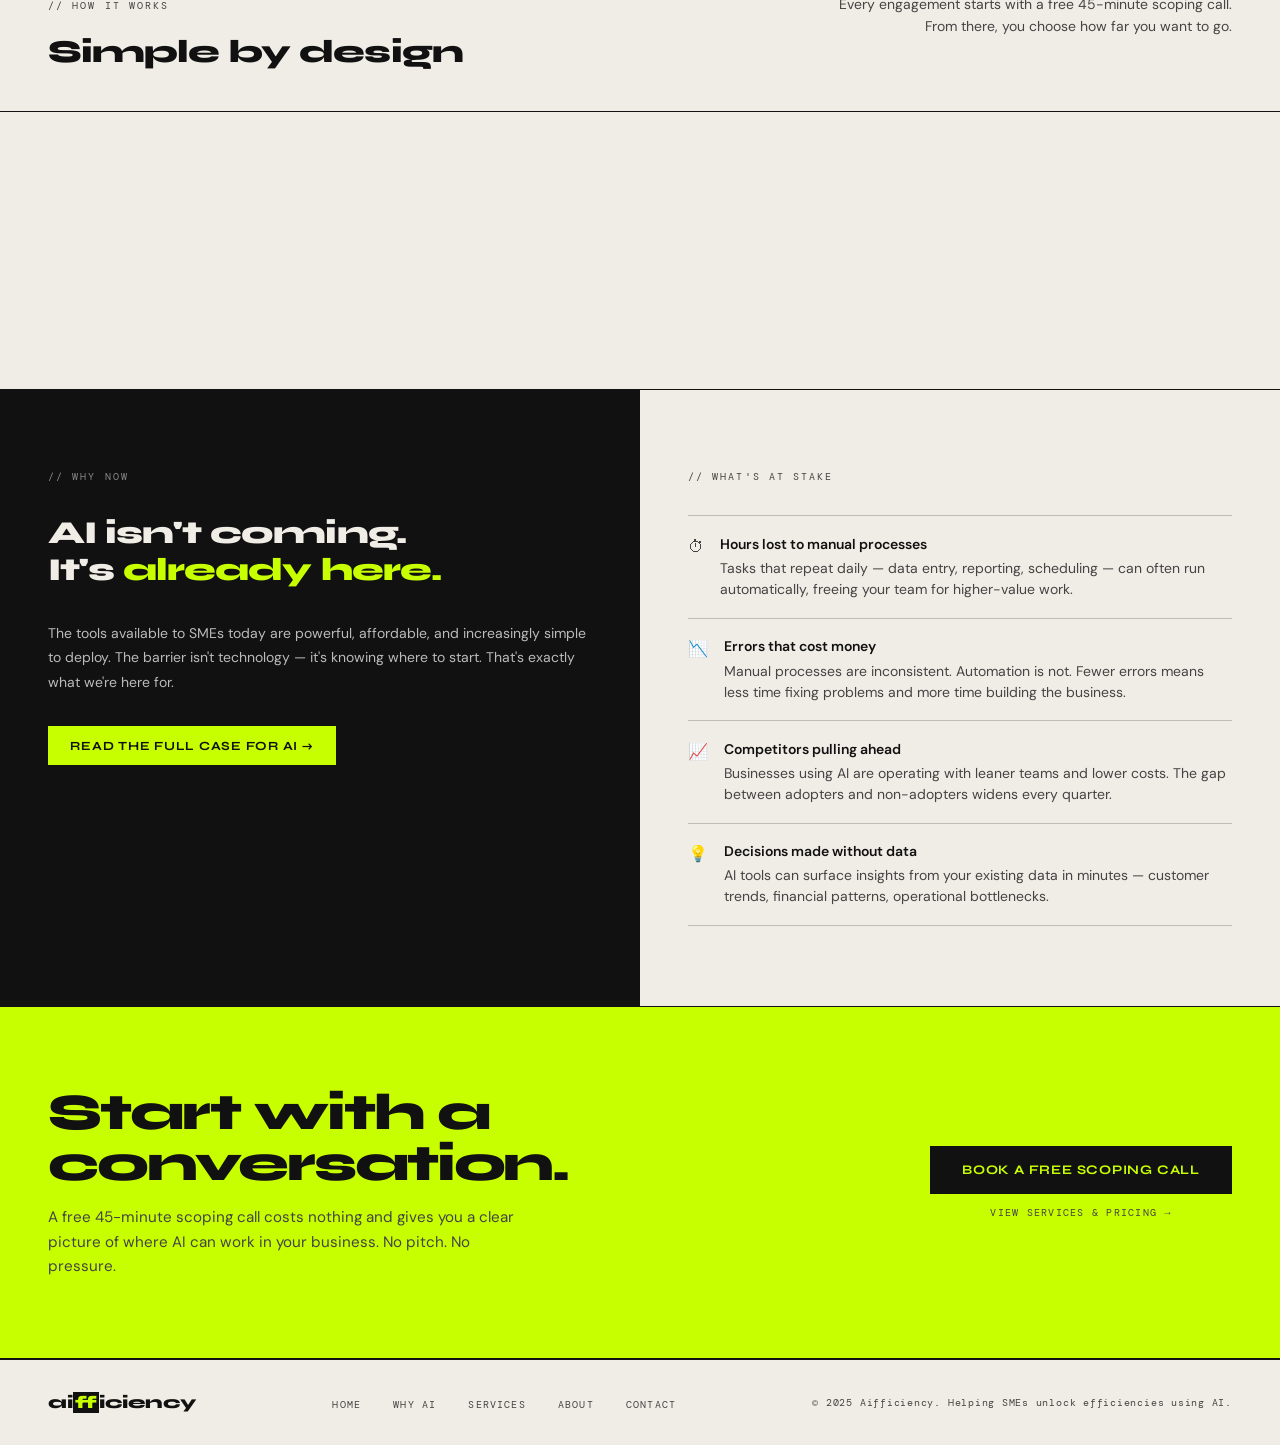
==== commit bdedd1cb: "Add files via upload" ====
--- a/index.html
+++ b/index.html
@@ -146,52 +146,13 @@
   }
   .nav-cta a:hover { background: var(--orange); border-color: var(--orange); color: #fff; }
 
-  /* mobile burger */
-  .nav-burger {
-    display: none;
-    flex-direction: column;
-    gap: 5px;
-    cursor: none;
-    margin-left: auto;
-    justify-content: center;
-    padding: 0.5rem;
-  }
-  .nav-burger span {
-    display: block;
-    width: 22px;
-    height: 2px;
-    background: var(--ink);
-    transition: transform 0.25s, opacity 0.2s;
-  }
-  .nav-burger.open span:nth-child(1) { transform: translateY(7px) rotate(45deg); }
-  .nav-burger.open span:nth-child(2) { opacity: 0; }
-  .nav-burger.open span:nth-child(3) { transform: translateY(-7px) rotate(-45deg); }
-
-  .mobile-menu {
-    display: none;
-    position: fixed;
-    top: 64px;
-    left: 0; right: 0;
-    background: var(--bg);
-    border-bottom: 1.5px solid var(--ink);
-    z-index: 199;
-    padding: 1rem 0;
-  }
-  .mobile-menu.open { display: block; }
-  .mobile-menu a {
-    display: block;
-    padding: 0.85rem 2rem;
-    font-size: 0.9rem;
-    font-weight: 500;
-    color: var(--ink);
-    text-decoration: none;
-    border-bottom: 1px solid var(--border);
-  }
+  
+  
   .mobile-menu a:last-child { border-bottom: none; }
 
   /* ── HERO ── */
   .hero {
-    min-height: calc(100vh - 64px);
+    min-height: calc(100vh - 104px);
     display: grid;
     grid-template-columns: 1fr 1fr;
     border-bottom: 1.5px solid var(--ink);
@@ -739,7 +700,7 @@
   @media (max-width: 960px) {
     nav { padding: 0 1.5rem; }
     .nav-links, .nav-cta { display: none; }
-    .nav-burger { display: flex; }
+    
 
     .hero { grid-template-columns: 1fr; min-height: auto; }
     .hero-left { padding: 3rem 1.5rem; border-right: none; border-bottom: 1.5px solid var(--ink); }
@@ -776,11 +737,11 @@
     /* Nav */
     nav{padding:0 1.25rem;height:56px}
     .nav-links,.nav-cta{display:none!important}
-    .nav-burger{display:flex!important}
+    
     .nav-logo{font-size:1.1rem;margin-right:0}
 
     /* Mobile menu */
-    .mobile-menu a{padding:0.9rem 1.25rem;font-size:0.95rem}
+    
 
     /* Typography scale down */
     h1,.hero-name,.hero-h1{font-size:clamp(2.2rem,10vw,3.5rem)!important;letter-spacing:-0.03em!important}
@@ -936,50 +897,114 @@
     /* Hero name page */
     .hero-name{font-size:3.5rem!important}
   }
+
+  /* ── NEW TWO-ROW HEADER/NAV ── */
+  .site-header {
+    position: sticky;
+    top: 0;
+    z-index: 200;
+    background: var(--bg);
+  }
+  .header-bar {
+    padding: 0 3rem;
+    height: 60px;
+    display: flex;
+    align-items: center;
+    justify-content: space-between;
+    border-bottom: 1.5px solid var(--ink);
+  }
+  .nav-logo {
+    font-family: 'Syne', sans-serif;
+    font-weight: 800;
+    font-size: 1.35rem;
+    letter-spacing: -0.03em;
+    color: var(--ink);
+    text-decoration: none;
+    display: flex;
+    align-items: center;
+  }
+  .nav-logo em { font-style: normal; background: var(--ink); color: var(--acid); padding: 0.05em 0.2em; }
+  .header-cta a {
+    font-family: 'Syne', sans-serif;
+    font-weight: 700;
+    font-size: 0.78rem;
+    letter-spacing: 0.06em;
+    text-transform: uppercase;
+    text-decoration: none;
+    background: var(--ink);
+    color: var(--bg);
+    padding: 0.55rem 1.25rem;
+    border: 1.5px solid var(--ink);
+    transition: background 0.15s;
+    cursor: none;
+    white-space: nowrap;
+  }
+  .header-cta a:hover { background: var(--orange); border-color: var(--orange); color: #fff; }
+
+  .nav-bar {
+    border-bottom: 1.5px solid var(--ink);
+    overflow-x: auto;
+    -webkit-overflow-scrolling: touch;
+    scrollbar-width: none;
+  }
+  .nav-bar::-webkit-scrollbar { display: none; }
+  .nav-bar-inner {
+    display: flex;
+    align-items: stretch;
+    min-width: max-content;
+    height: 44px;
+  }
+  .nav-bar-inner a {
+    font-family: 'DM Sans', sans-serif;
+    font-size: 0.82rem;
+    font-weight: 500;
+    color: var(--ink-mid);
+    text-decoration: none;
+    display: flex;
+    align-items: center;
+    padding: 0 1.5rem;
+    border-right: 1px solid var(--border);
+    white-space: nowrap;
+    transition: background 0.15s, color 0.15s;
+  }
+  .nav-bar-inner a:first-child { border-left: none; }
+  .nav-bar-inner a:hover { background: var(--card); color: var(--ink); }
+  .nav-bar-inner a.active {
+    font-weight: 700;
+    color: var(--ink);
+    background: var(--card);
+    border-bottom: 2px solid var(--orange);
+  }
+
 </style>
 </head>
 <body>
+<div class="site-header">
+  <div class="header-bar">
+    <a href="index.html" class="nav-logo">ai<em>ff</em>iciency</a>
+    <div class="header-cta"><a href="aifficiency-contact.html">Free Scoping Call</a></div>
+  </div>
+  <nav class="nav-bar">
+    <div class="nav-bar-inner">
+    <a href="index.html" class="active">Home</a>
+    <a href="aifficiency-why.html">Why AI</a>
+    <a href="aifficiency-pricing.html">Services & Pricing</a>
+    <a href="aifficiency-about.html">About</a>
+    <a href="aifficiency-insights.html">Insights</a>
+    <a href="aifficiency-faq.html">FAQ</a>
+    <a href="aifficiency-aiready.html">Is AI Right For Me?</a>
+    <a href="aifficiency-contact.html">Contact</a>
+    </div>
+  </nav>
+</div>
 
 <div class="cursor" id="cursor"></div>
 <div class="cursor-ring" id="cursorRing"></div>
 
 <!-- ── NAVIGATION ── -->
-<nav style="padding:0 3rem;display:flex;align-items:stretch;border-bottom:1.5px solid #111;position:sticky;top:0;background:#f0ede6;z-index:200;height:64px;font-family:'DM Sans',sans-serif;">
-  <a href="index.html" style="font-family:'Syne',sans-serif;font-weight:800;font-size:1.35rem;letter-spacing:-0.03em;color:#111;text-decoration:none;display:flex;align-items:center;margin-right:3rem;flex-shrink:0;">ai<em style="font-style:normal;background:#111;color:#c8ff00;padding:0.05em 0.2em;">ff</em>iciency</a>
-  <ul style="display:flex;align-items:stretch;list-style:none;flex:1;">
-    <li style="display:flex;align-items:stretch;"><a href="index.html" style="font-size:0.85rem;font-weight:700;color:#111;text-decoration:none;display:flex;align-items:center;padding:0 1.25rem;border-left:1.5px solid #111;border-right:1.5px solid #111;">Home</a></li>
-    <li style="display:flex;align-items:stretch;"><a href="aifficiency-why.html" style="font-size:0.85rem;font-weight:500;color:#444;text-decoration:none;display:flex;align-items:center;padding:0 1.25rem;">Why AI</a></li>
-    <li style="display:flex;align-items:stretch;"><a href="aifficiency-pricing.html" style="font-size:0.85rem;font-weight:500;color:#444;text-decoration:none;display:flex;align-items:center;padding:0 1.25rem;">Services &amp; Pricing</a></li>
-    <li style="display:flex;align-items:stretch;"><a href="aifficiency-about.html" style="font-size:0.85rem;font-weight:500;color:#444;text-decoration:none;display:flex;align-items:center;padding:0 1.25rem;">About</a></li>
-    <li style="display:flex;align-items:stretch;"><a href="aifficiency-insights.html" style="font-size:0.85rem;font-weight:500;color:#444;text-decoration:none;display:flex;align-items:center;padding:0 1.25rem;">Insights</a></li>
-    <li style="display:flex;align-items:stretch;"><a href="#" style="font-size:0.85rem;font-weight:500;color:#444;text-decoration:none;display:flex;align-items:center;padding:0 1.25rem;">Contact</a></li>
-  </ul>
-  <div style="margin-left:auto;display:flex;align-items:center;"><a href="#" style="font-family:'Syne',sans-serif;font-weight:700;font-size:0.78rem;letter-spacing:0.06em;text-transform:uppercase;text-decoration:none;background:#111;color:#f0ede6;padding:0.6rem 1.4rem;border:1.5px solid #111;">Free Scoping Call</a></div>
-
-  <!-- Mobile burger -->
-  <div class="nav-burger" id="burger" style="display:none;flex-direction:column;gap:5px;cursor:pointer;margin-left:auto;justify-content:center;padding:0.5rem;" onclick="toggleMenu()">
-    <span style="display:block;width:22px;height:2px;background:var(--ink);transition:transform 0.25s,opacity 0.2s"></span>
-    <span style="display:block;width:22px;height:2px;background:var(--ink);transition:transform 0.25s,opacity 0.2s"></span>
-    <span style="display:block;width:22px;height:2px;background:var(--ink);transition:transform 0.25s,opacity 0.2s"></span>
-  </div>
-  <div id="mobileMenu" style="display:none;position:fixed;top:56px;left:0;right:0;background:var(--bg);border-bottom:1.5px solid var(--ink);z-index:199;">
-    <a href="index.html" style="display:block;padding:0.9rem 1.25rem;font-size:0.9rem;font-weight:500;color:var(--ink);text-decoration:none;border-bottom:1px solid var(--border);">Home</a>
-    <a href="aifficiency-why.html" style="display:block;padding:0.9rem 1.25rem;font-size:0.9rem;font-weight:500;color:var(--ink);text-decoration:none;border-bottom:1px solid var(--border);">Why AI</a>
-    <a href="aifficiency-pricing.html" style="display:block;padding:0.9rem 1.25rem;font-size:0.9rem;font-weight:500;color:var(--ink);text-decoration:none;border-bottom:1px solid var(--border);">Services & Pricing</a>
-    <a href="aifficiency-about.html" style="display:block;padding:0.9rem 1.25rem;font-size:0.9rem;font-weight:500;color:var(--ink);text-decoration:none;border-bottom:1px solid var(--border);">About</a>
-    <a href="aifficiency-insights.html" style="display:block;padding:0.9rem 1.25rem;font-size:0.9rem;font-weight:500;color:var(--ink);text-decoration:none;border-bottom:1px solid var(--border);">Insights</a>
-    <a href="aifficiency-contact.html" style="display:block;padding:0.9rem 1.25rem;font-size:0.9rem;font-weight:700;color:var(--orange);text-decoration:none;">Free Scoping Call →</a>
-  </div>
-</nav>
-
-<div class="mobile-menu" id="mobile-menu">
-  <a href="index.html">Home</a>
-  <a href="aifficiency-why.html">Why AI</a>
-  <a href="aifficiency-pricing.html">Services & Pricing</a>
-  <a href="aifficiency-about.html">About</a>
-  <a href="aifficiency-contact.html">Contact</a>
-  <a href="#" style="color: var(--orange); font-weight: 600;">Free Scoping Call →</a>
-</div>
+
+
+
 
 <!-- ── HERO ── -->
 <section class="hero">
@@ -1192,20 +1217,7 @@
   }, { threshold: 0.15 });
   document.querySelectorAll('.how-step').forEach(el => obs.observe(el));
 
-  function toggleMenu(){
-    const m=document.getElementById('mobileMenu');
-    const b=document.getElementById('burger');
-    const open=m.style.display==='block';
-    m.style.display=open?'none':'block';
-    b.style.opacity=open?'1':'0.7';
-  }
-  // Show burger on mobile
-  function checkBurger(){
-    const b=document.getElementById('burger');
-    if(b) b.style.display=window.innerWidth<=768?'flex':'none';
-  }
-  window.addEventListener('resize',checkBurger);
-  checkBurger();
+  
 </script>
 </body>
 </html>
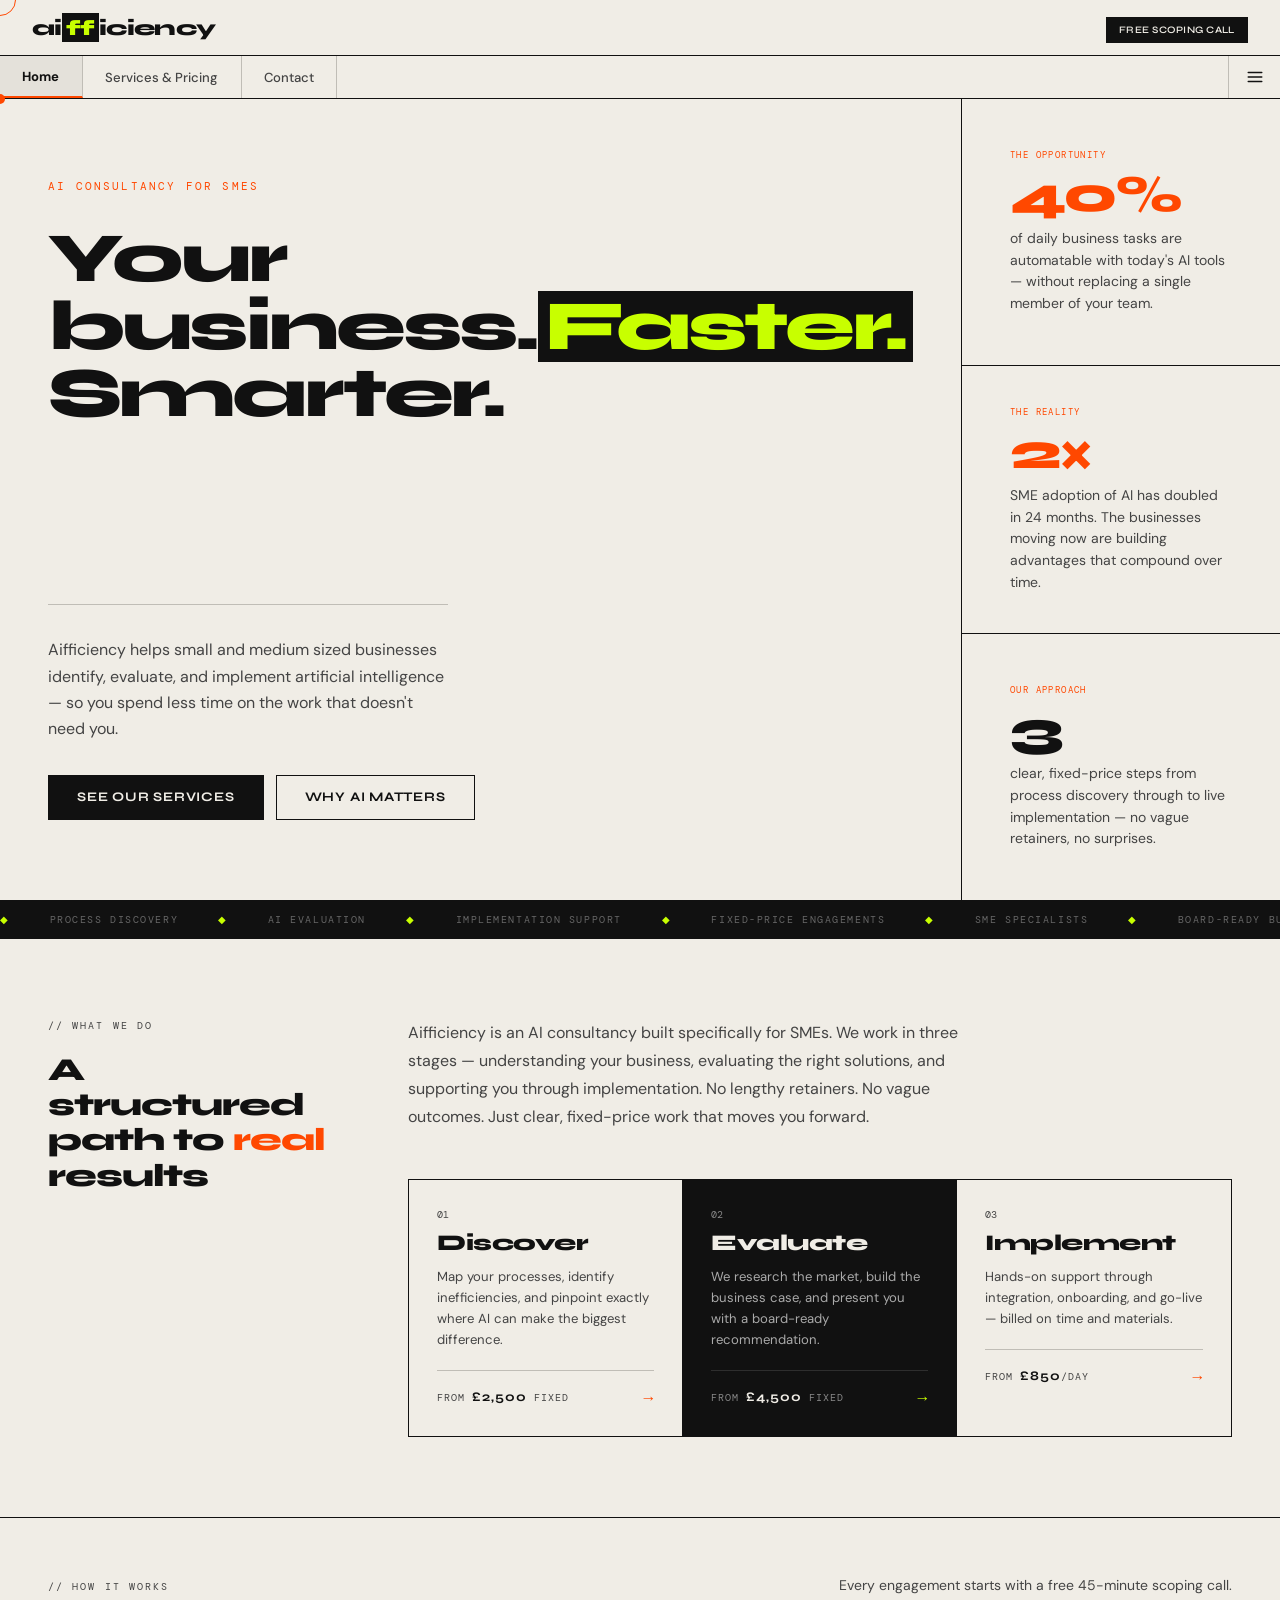
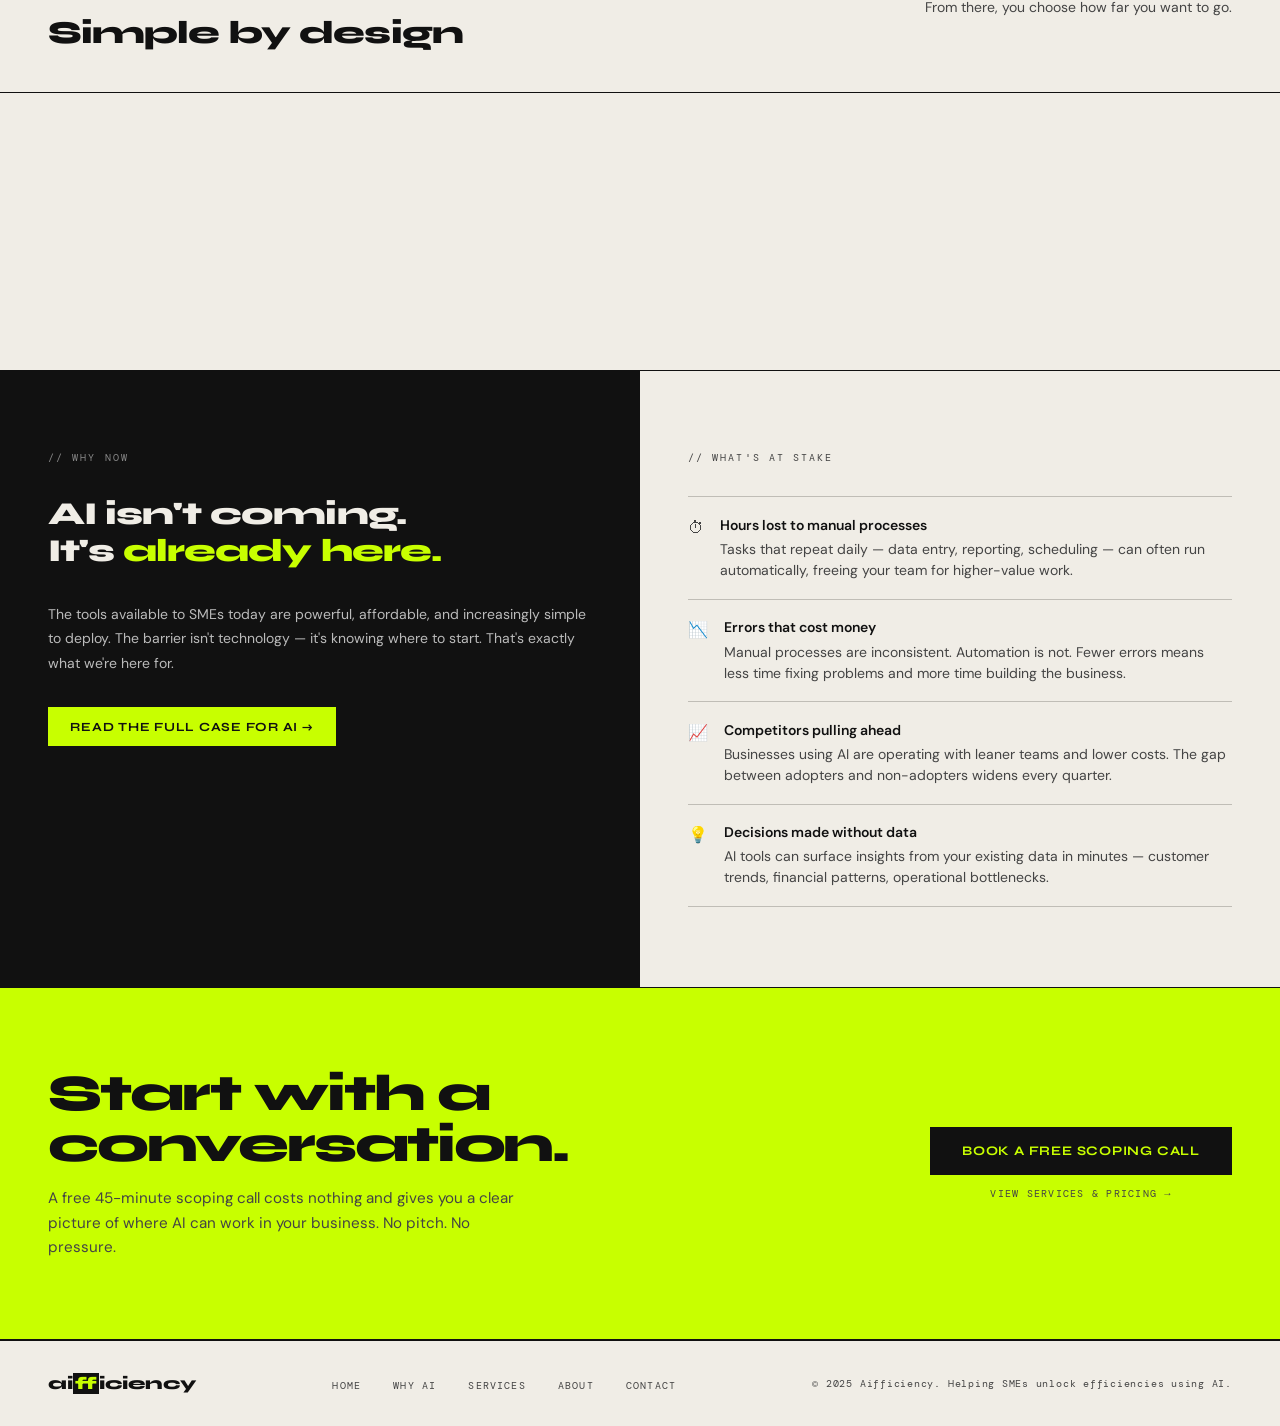
==== commit ae90562c: "Add files via upload" ====
--- a/index.html
+++ b/index.html
@@ -2,7 +2,7 @@
 <html lang="en">
 <head>
 <meta charset="UTF-8">
-<meta name="viewport" content="width=device-width, initial-scale=1.0">
+<meta name="viewport" content="width=device-width, initial-scale=1.0, viewport-fit=cover">
 <title>Aifficiency — Unlock Efficiency with AI</title>
 <link href="https://fonts.googleapis.com/css2?family=Syne:wght@400;700;800&family=DM+Mono:wght@300;400;500&family=DM+Sans:ital,wght@0,300;0,400;0,500;1,300&display=swap" rel="stylesheet">
 <style>
@@ -152,7 +152,7 @@
 
   /* ── HERO ── */
   .hero {
-    min-height: calc(100vh - 104px);
+    min-height: calc(100vh - 98px);
     display: grid;
     grid-template-columns: 1fr 1fr;
     border-bottom: 1.5px solid var(--ink);
@@ -898,7 +898,7 @@
     .hero-name{font-size:3.5rem!important}
   }
 
-  /* ── NEW TWO-ROW HEADER/NAV ── */
+  
   .site-header {
     position: sticky;
     top: 0;
@@ -976,6 +976,217 @@
     border-bottom: 2px solid var(--orange);
   }
 
+
+  /* ── iPHONE 16 OPTIMISATION (393px viewport) ── */
+  @media(max-width:430px){
+
+    /* Header */
+    .header-bar{padding:0 1rem;height:52px}
+    .nav-logo{font-size:1.1rem}
+    .header-cta a{font-size:0.68rem;padding:0.45rem 0.9rem;letter-spacing:0.04em}
+    .nav-bar-inner a{font-size:0.75rem;padding:0 1rem}
+    .nav-bar{height:40px}
+    .nav-bar-inner{height:40px}
+
+    /* Hero */
+    .hero-left,.hero-right{padding:2rem 1rem!important}
+    .hero-h1,.hero-name,.hero h1{
+      font-size:2.4rem!important;
+      line-height:1!important;
+      letter-spacing:-0.03em!important
+    }
+    .hero-eyebrow{font-size:0.6rem;margin-bottom:1rem}
+    .hero-sub,.hero-intro{font-size:0.875rem!important;line-height:1.65!important}
+    .hero-tagline{font-size:0.875rem}
+
+    /* Stat rows */
+    .hero-stat-row,.credential-row,.expect-row{
+      display:grid!important;
+      grid-template-columns:1fr 1fr!important;
+      gap:1rem!important
+    }
+    .stat-number{font-size:2.2rem!important}
+    .stat-desc{font-size:0.78rem}
+
+    /* Section labels */
+    .section-label{font-size:0.58rem;margin-bottom:1rem}
+
+    /* All sections */
+    section,
+    .tiers-section,.how-section,.why-section,
+    .faq-section,.reasons-section,.cost-section,
+    .sme-section,.not-right,.personal-section,
+    .network-strip,.background-section,.what-section,
+    .articles-section,.cta-section,.cta-strip,
+    .cta-banner,.proof-section,.start-section,
+    .form-col,.info-col,.signals-section,
+    .bg-left,.bg-right,.hero-left,.hero-right,
+    .why-left,.why-right,.cost-left,.cost-right,
+    .personal-intro,.interest-card,
+    .pull-quote,.how-header,.faq-content{
+      padding:1.75rem 1rem!important
+    }
+
+    /* Tier cards */
+    .tier,.tier-card{padding:1.5rem 1rem!important}
+    .tier-name{font-size:1.8rem!important}
+    .price{font-size:2.2rem!important}
+    .tier-badge{font-size:0.55rem;padding:0.25rem 0.55rem}
+
+    /* Reason cards */
+    .reason{padding:1.25rem 1rem!important}
+    .reason-title{font-size:0.95rem}
+    .reason-body,.reason-stat{font-size:0.8rem}
+
+    /* Article cards */
+    .article-card{padding:1.5rem 1rem!important}
+    .article-title{font-size:0.95rem}
+    .article-excerpt{font-size:0.78rem}
+
+    /* Featured */
+    .featured-main{padding:1.75rem 1rem!important}
+    .featured-title{font-size:1.4rem!important}
+    .featured-excerpt{font-size:0.82rem}
+    .featured-side-card{padding:1.25rem 1rem!important}
+
+    /* Case cards */
+    .case-card{padding:1.5rem 1rem!important}
+    .result-val{font-size:1.2rem!important}
+
+    /* How steps */
+    .how-step{padding:1.75rem 1rem!important}
+    .how-step-num{font-size:2.5rem}
+    .how-step-title{font-size:1rem}
+
+    /* Why section */
+    .why-quote{font-size:1.3rem!important}
+    .why-list li{font-size:0.82rem}
+
+    /* Pull quote */
+    .pull-quote blockquote{font-size:1.3rem!important}
+
+    /* FAQ */
+    .faq-q{font-size:0.85rem;padding:1rem 0}
+    .faq-a{font-size:0.82rem}
+    .faq-group-title{font-size:1rem}
+    .faq-group{margin-bottom:2rem}
+
+    /* Contact form */
+    .form-input{padding:0.75rem 0.85rem;font-size:0.875rem}
+    .form-label{font-size:0.58rem}
+    .form-submit{padding:0.9rem 1.25rem;font-size:0.78rem}
+    .form-note{font-size:0.58rem}
+
+    /* Quiz */
+    .quiz-item{padding:1.25rem 0.875rem!important}
+    .quiz-item-q{font-size:0.85rem}
+    .quiz-item-hint{font-size:0.75rem}
+    .quiz-check{width:20px;height:20px;flex-shrink:0}
+    .result-box{padding:1.5rem 1rem!important}
+    .result-heading{font-size:1.3rem}
+    .result-body{font-size:0.82rem}
+
+    /* Signals */
+    .signal-item{font-size:0.82rem;padding:0.75rem 0}
+    .signals-heading{font-size:1.2rem!important}
+
+    /* About */
+    .bg-heading,.personal-heading,.network-heading,
+    .what-heading,.cost-heading,.sme-heading,
+    .not-right-heading,.cta-text,.why-heading{
+      font-size:1.5rem!important
+    }
+    .bg-body,.network-body,.personal-body,
+    .sme-body,.not-right-body,.cost-body,
+    .how-detail,.who-body{
+      font-size:0.85rem!important;
+      line-height:1.7!important
+    }
+    .exp-item{font-size:0.82rem}
+    .interest-name{font-size:0.9rem}
+    .interest-desc{font-size:0.75rem}
+    .network-tag{font-size:0.58rem;padding:0.28rem 0.6rem}
+
+    /* Process strip */
+    .step-name{font-size:0.75rem}
+
+    /* Marquee */
+    .marquee-inner span{font-size:0.55rem}
+    .marquee-wrap{padding:0.55rem 0}
+
+    /* CTA buttons full width */
+    .btn-primary,.btn-secondary,.cta-btn,
+    .cta-btn-main,.cta-banner-btn,.why-link{
+      width:100%!important;
+      text-align:center!important;
+      display:block!important;
+      padding:0.9rem 1rem!important;
+      font-size:0.78rem!important
+    }
+    .hero-actions{flex-direction:column;gap:0.75rem}
+
+    /* Footer */
+    footer{padding:1.25rem 1rem!important}
+    .footer-logo{font-size:1rem}
+    .footer-note{font-size:0.55rem}
+
+    /* Industry list */
+    .industry-item,.exp-item,.why-point,
+    .caveat-item,.cost-list li{font-size:0.82rem}
+
+    /* Info col */
+    .process-step-body{font-size:0.82rem}
+    .info-heading{font-size:0.95rem}
+    .info-body{font-size:0.82rem}
+    .linkedin-link{font-size:0.72rem;padding:0.65rem 1rem}
+
+    /* What section tiers */
+    .tier-card-name{font-size:1.2rem}
+    .tier-card-desc{font-size:0.78rem}
+    .tier-card-price{font-size:0.6rem}
+    .tier-card{padding:1.5rem 1rem!important}
+
+    /* Safe area for iPhone notch/home bar */
+    body{padding-bottom:env(safe-area-inset-bottom)}
+    .site-header{padding-top:env(safe-area-inset-top)}
+  }
+
+
+  /* ── TWO-ROW HEADER + HYBRID NAV ── */
+  .site-header{position:sticky;top:0;z-index:200;background:var(--bg)}
+  .header-bar{padding:0 2rem;height:56px;display:flex;align-items:center;justify-content:space-between;border-bottom:1.5px solid var(--ink)}
+  .nav-logo{font-family:'Syne',sans-serif;font-weight:800;font-size:1.35rem;letter-spacing:-0.03em;color:var(--ink);text-decoration:none;display:flex;align-items:center}
+  .nav-logo em{font-style:normal;background:var(--ink);color:var(--acid);padding:0.05em 0.2em}
+  .header-cta a{font-family:'Syne',sans-serif;font-weight:600;font-size:0.62rem;letter-spacing:0.05em;text-transform:uppercase;text-decoration:none;background:var(--ink);color:var(--bg);padding:0.35rem 0.75rem;border:1px solid var(--ink);transition:background 0.15s;cursor:none;white-space:nowrap}
+  .header-cta a:hover{background:var(--orange);border-color:var(--orange);color:#fff}
+
+  /* NAV BAR */
+  .nav-bar{border-bottom:1.5px solid var(--ink);background:var(--bg)}
+  .nav-bar-inner{display:flex;align-items:stretch;height:42px}
+
+  /* Primary links — always visible */
+  .nav-primary{display:flex;align-items:stretch;flex:1}
+  .nav-primary a{font-family:'DM Sans',sans-serif;font-size:0.82rem;font-weight:500;color:var(--ink-mid);text-decoration:none;display:flex;align-items:center;padding:0 1.4rem;border-right:1px solid var(--border);white-space:nowrap;transition:background 0.15s,color 0.15s}
+  .nav-primary a:hover{background:var(--card);color:var(--ink)}
+  .nav-primary a.active{font-weight:700;color:var(--ink);background:var(--card);border-bottom:2.5px solid var(--orange)}
+
+  /* Hamburger button */
+  .nav-hamburger{display:flex;align-items:center;justify-content:center;width:52px;border-left:1px solid var(--border);cursor:pointer;flex-shrink:0;background:none;border-top:none;border-right:none;border-bottom:none;transition:background 0.15s}
+  .nav-hamburger:hover{background:var(--card)}
+  .nav-hamburger svg{width:18px;height:18px;stroke:var(--ink);stroke-width:2;fill:none;stroke-linecap:round}
+
+  /* Dropdown menu */
+  .nav-dropdown{display:none;position:absolute;top:98px;right:0;background:var(--bg);border:1.5px solid var(--ink);border-top:none;min-width:220px;z-index:300;box-shadow:4px 4px 0 rgba(0,0,0,0.08)}
+  .nav-dropdown.open{display:block}
+  .nav-dropdown a{font-family:'DM Sans',sans-serif;font-size:0.875rem;font-weight:500;color:var(--ink);text-decoration:none;display:block;padding:0.9rem 1.25rem;border-bottom:1px solid var(--border);transition:background 0.15s}
+  .nav-dropdown a:last-child{border-bottom:none}
+  .nav-dropdown a:hover{background:var(--card)}
+  .nav-dropdown a.active{font-weight:700;border-left:3px solid var(--orange);padding-left:calc(1.25rem - 3px)}
+
+  /* Overlay */
+  .nav-overlay{display:none;position:fixed;inset:0;z-index:299}
+  .nav-overlay.open{display:block}
+
 </style>
 </head>
 <body>
@@ -984,20 +1195,37 @@
     <a href="index.html" class="nav-logo">ai<em>ff</em>iciency</a>
     <div class="header-cta"><a href="aifficiency-contact.html">Free Scoping Call</a></div>
   </div>
-  <nav class="nav-bar">
+  <div class="nav-bar">
     <div class="nav-bar-inner">
-    <a href="index.html" class="active">Home</a>
+      <div class="nav-primary">
+      <a href="index.html" class="active">Home</a>
+      <a href="aifficiency-pricing.html">Services & Pricing</a>
+      <a href="aifficiency-contact.html">Contact</a>
+      </div>
+      <button class="nav-hamburger" onclick="toggleDropdown()" aria-label="More pages">
+        <svg viewBox="0 0 24 24"><line x1="3" y1="6" x2="21" y2="6"/><line x1="3" y1="12" x2="21" y2="12"/><line x1="3" y1="18" x2="21" y2="18"/></svg>
+      </button>
+    </div>
+  </div>
+  <div class="nav-overlay" id="navOverlay" onclick="closeDropdown()"></div>
+  <div class="nav-dropdown" id="navDropdown">
     <a href="aifficiency-why.html">Why AI</a>
-    <a href="aifficiency-pricing.html">Services & Pricing</a>
     <a href="aifficiency-about.html">About</a>
     <a href="aifficiency-insights.html">Insights</a>
     <a href="aifficiency-faq.html">FAQ</a>
     <a href="aifficiency-aiready.html">Is AI Right For Me?</a>
-    <a href="aifficiency-contact.html">Contact</a>
-    </div>
-  </nav>
+  </div>
 </div>
-
+<script>
+  function toggleDropdown(){
+    document.getElementById('navDropdown').classList.toggle('open');
+    document.getElementById('navOverlay').classList.toggle('open');
+  }
+  function closeDropdown(){
+    document.getElementById('navDropdown').classList.remove('open');
+    document.getElementById('navOverlay').classList.remove('open');
+  }
+</script>
 <div class="cursor" id="cursor"></div>
 <div class="cursor-ring" id="cursorRing"></div>
 
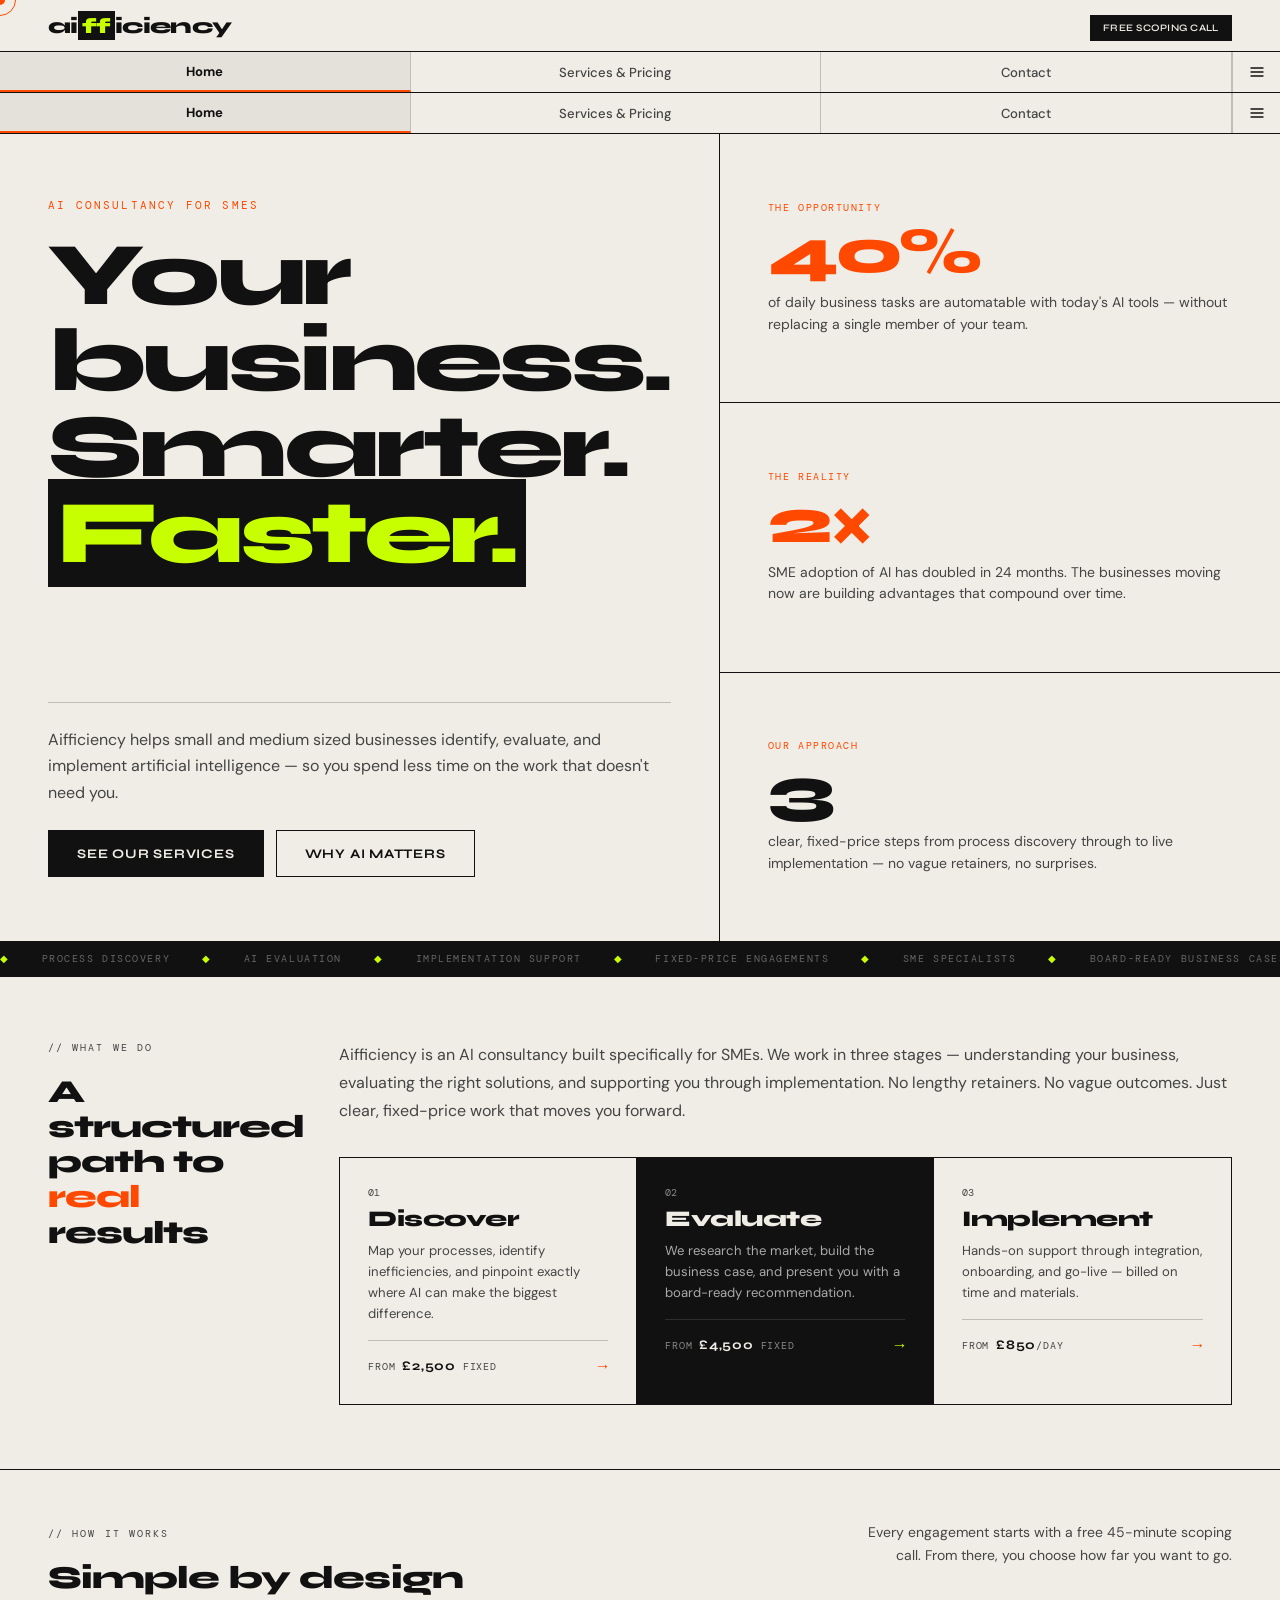
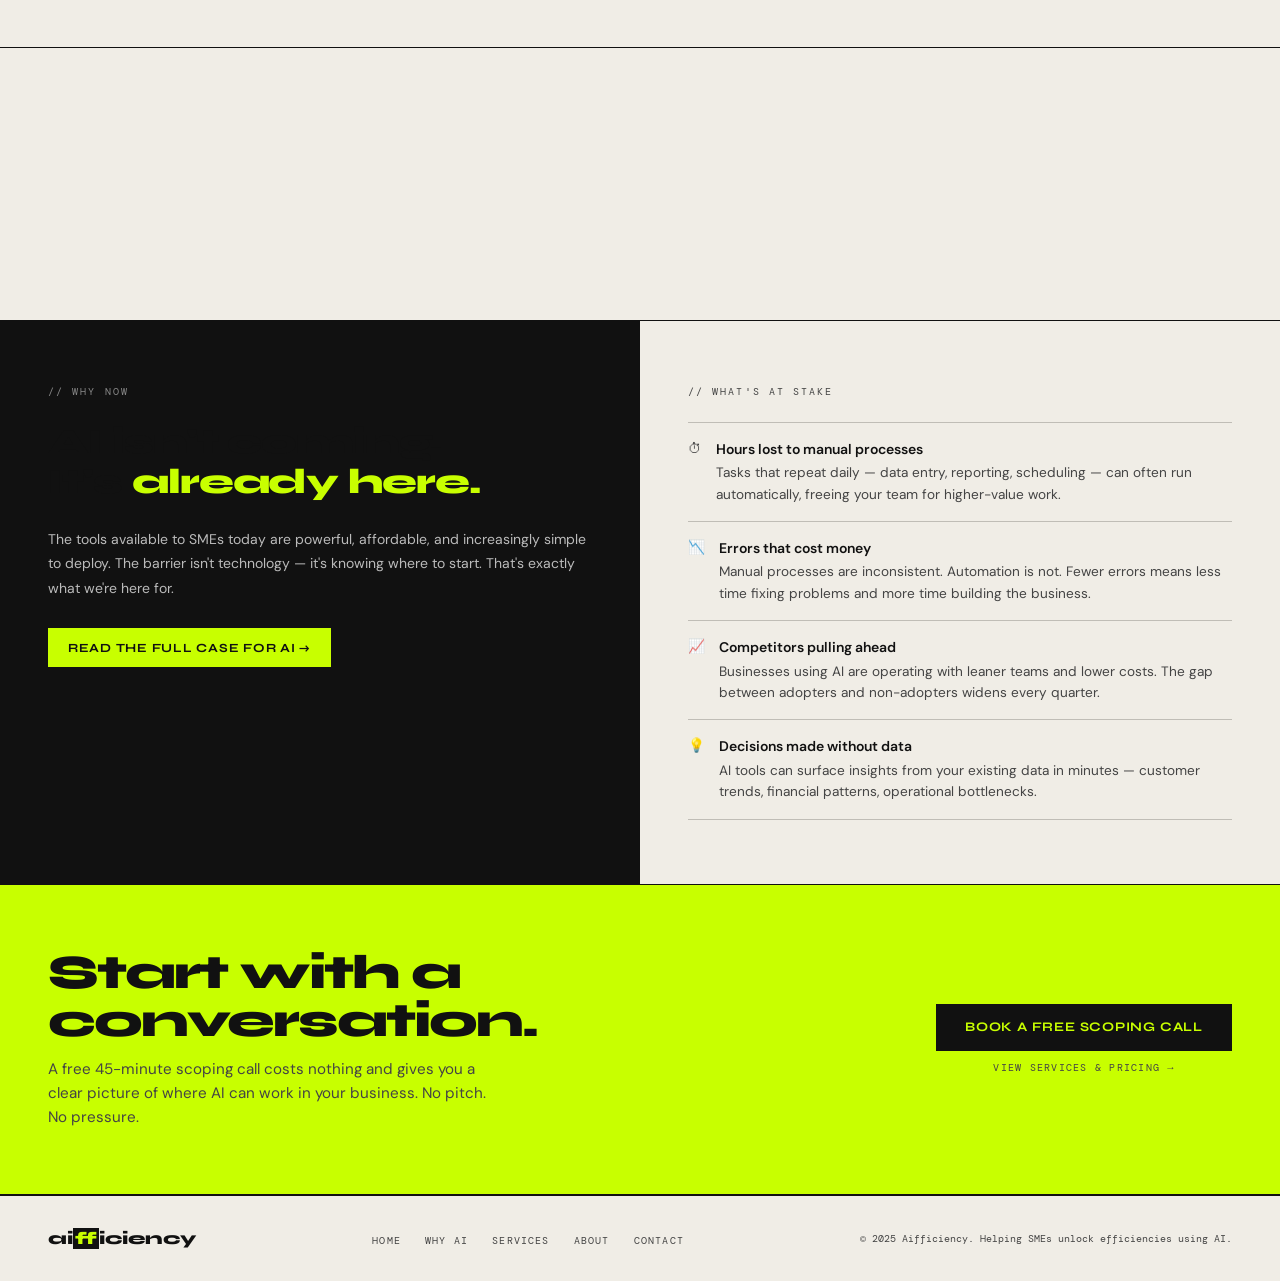
==== commit d0b8653e: "Add files via upload" ====
--- a/index.html
+++ b/index.html
@@ -5,1191 +5,12 @@
 <meta name="viewport" content="width=device-width, initial-scale=1.0, viewport-fit=cover">
 <title>Aifficiency — Unlock Efficiency with AI</title>
 <link href="https://fonts.googleapis.com/css2?family=Syne:wght@400;700;800&family=DM+Mono:wght@300;400;500&family=DM+Sans:ital,wght@0,300;0,400;0,500;1,300&display=swap" rel="stylesheet">
-<style>
-  *, *::before, *::after { box-sizing: border-box; margin: 0; padding: 0; }
-
-  :root {
-    --bg: #f0ede6;
-    --ink: #111111;
-    --ink-mid: #444444;
-    --acid: #c8ff00;
-    --orange: #ff4800;
-    --card: #e4e1da;
-    --card-dark: #111111;
-    --border: #c0bdb6;
-    --border-dark: #2e2e2e;
-  }
-
-  html { scroll-behavior: smooth; }
-
-  body {
-    background: var(--bg);
-    color: var(--ink);
-    font-family: 'DM Sans', sans-serif;
-    font-weight: 400;
-    overflow-x: hidden;
-    cursor: none;
-  }
-
-  .cursor {
-    width: 10px; height: 10px;
-    background: var(--orange);
-    border-radius: 50%;
-    position: fixed;
-    pointer-events: none;
-    z-index: 9999;
-    transform: translate(-50%, -50%);
-    transition: transform 0.1s;
-  }
-  .cursor-ring {
-    width: 32px; height: 32px;
-    border: 1.5px solid var(--orange);
-    border-radius: 50%;
-    position: fixed;
-    pointer-events: none;
-    z-index: 9998;
-    transform: translate(-50%, -50%);
-  }
-
-  /* ── NAV ── */
-  nav {
-    padding: 0 3rem;
-    display: flex;
-    align-items: stretch;
-    border-bottom: 1.5px solid var(--ink);
-    position: sticky;
-    top: 0;
-    background: var(--bg);
-    z-index: 200;
-    height: 64px;
-  }
-
-  .nav-logo {
-    font-family: 'Syne', sans-serif;
-    font-weight: 800;
-    font-size: 1.35rem;
-    letter-spacing: -0.03em;
-    color: var(--ink);
-    text-decoration: none;
-    display: flex;
-    align-items: center;
-    margin-right: 3rem;
-    flex-shrink: 0;
-  }
-  .nav-logo em { font-style: normal; background: var(--ink); color: var(--acid); padding: 0.05em 0.2em; }
-
-  .nav-links {
-    display: flex;
-    align-items: stretch;
-    list-style: none;
-    flex: 1;
-  }
-  .nav-links li {
-    display: flex;
-    align-items: stretch;
-  }
-  .nav-links a {
-    font-family: 'DM Sans', sans-serif;
-    font-size: 0.85rem;
-    font-weight: 500;
-    color: var(--ink-mid);
-    text-decoration: none;
-    display: flex;
-    align-items: center;
-    padding: 0 1.25rem;
-    border-right: 1.5px solid transparent;
-    border-left: 1.5px solid transparent;
-    transition: color 0.15s, background 0.15s;
-    position: relative;
-  }
-  .nav-links a:hover {
-    color: var(--ink);
-    background: var(--card);
-  }
-  .nav-links a.active {
-    color: var(--ink);
-    font-weight: 700;
-    border-left-color: var(--ink);
-    border-right-color: var(--ink);
-  }
-
-  .nav-links .nav-badge {
-    font-family: 'DM Mono', monospace;
-    font-size: 0.5rem;
-    letter-spacing: 0.1em;
-    text-transform: uppercase;
-    background: var(--acid);
-    color: var(--ink);
-    padding: 0.15em 0.4em;
-    margin-left: 0.5rem;
-    vertical-align: middle;
-  }
-
-  .nav-cta {
-    margin-left: auto;
-    display: flex;
-    align-items: center;
-  }
-  .nav-cta a {
-    font-family: 'Syne', sans-serif;
-    font-weight: 700;
-    font-size: 0.78rem;
-    letter-spacing: 0.06em;
-    text-transform: uppercase;
-    text-decoration: none;
-    background: var(--ink);
-    color: var(--bg);
-    padding: 0.6rem 1.4rem;
-    border: 1.5px solid var(--ink);
-    transition: background 0.15s, color 0.15s;
-    cursor: none;
-  }
-  .nav-cta a:hover { background: var(--orange); border-color: var(--orange); color: #fff; }
-
-  
-  
-  .mobile-menu a:last-child { border-bottom: none; }
-
-  /* ── HERO ── */
-  .hero {
-    min-height: calc(100vh - 98px);
-    display: grid;
-    grid-template-columns: 1fr 1fr;
-    border-bottom: 1.5px solid var(--ink);
-  }
-
-  .hero-left {
-    padding: 5rem 3rem;
-    display: flex;
-    flex-direction: column;
-    justify-content: space-between;
-    border-right: 1.5px solid var(--ink);
-  }
-
-  .hero-eyebrow {
-    font-family: 'DM Mono', monospace;
-    font-size: 0.68rem;
-    letter-spacing: 0.2em;
-    text-transform: uppercase;
-    color: var(--orange);
-    margin-bottom: 2rem;
-    opacity: 0;
-    animation: fadeUp 0.5s 0.1s forwards;
-  }
-
-  .hero-h1 {
-    font-family: 'Syne', sans-serif;
-    font-weight: 800;
-    font-size: clamp(3rem, 5.5vw, 5.8rem);
-    line-height: 0.96;
-    letter-spacing: -0.04em;
-    color: var(--ink);
-    opacity: 0;
-    animation: fadeUp 0.6s 0.25s forwards;
-    flex: 1;
-    display: flex;
-    align-items: center;
-  }
-
-  .hero-h1 em {
-    font-style: normal;
-    background: var(--ink);
-    color: var(--acid);
-    padding: 0.02em 0.1em;
-    display: inline;
-  }
-
-  .hero-bottom {
-    opacity: 0;
-    animation: fadeUp 0.6s 0.4s forwards;
-  }
-
-  .hero-tagline {
-    font-size: 1rem;
-    color: var(--ink-mid);
-    line-height: 1.65;
-    max-width: 400px;
-    margin-bottom: 2rem;
-    padding-top: 2rem;
-    border-top: 1.5px solid var(--border);
-  }
-
-  .hero-actions {
-    display: flex;
-    gap: 0.75rem;
-    flex-wrap: wrap;
-  }
-
-  .btn-primary {
-    font-family: 'Syne', sans-serif;
-    font-weight: 700;
-    font-size: 0.82rem;
-    letter-spacing: 0.06em;
-    text-transform: uppercase;
-    text-decoration: none;
-    background: var(--ink);
-    color: var(--bg);
-    padding: 0.85rem 1.75rem;
-    border: 1.5px solid var(--ink);
-    transition: background 0.15s, color 0.15s, border-color 0.15s;
-    cursor: none;
-    display: inline-block;
-  }
-  .btn-primary:hover { background: var(--orange); border-color: var(--orange); color: #fff; }
-
-  .btn-secondary {
-    font-family: 'Syne', sans-serif;
-    font-weight: 700;
-    font-size: 0.82rem;
-    letter-spacing: 0.06em;
-    text-transform: uppercase;
-    text-decoration: none;
-    background: transparent;
-    color: var(--ink);
-    padding: 0.85rem 1.75rem;
-    border: 1.5px solid var(--ink);
-    transition: background 0.15s, color 0.15s;
-    cursor: none;
-    display: inline-block;
-  }
-  .btn-secondary:hover { background: var(--card); }
-
-  /* hero right — stats panel */
-  .hero-right {
-    display: flex;
-    flex-direction: column;
-    opacity: 0;
-    animation: fadeUp 0.7s 0.5s forwards;
-  }
-
-  .hero-stat-block {
-    flex: 1;
-    padding: 2.5rem 3rem;
-    border-bottom: 1.5px solid var(--ink);
-    display: flex;
-    flex-direction: column;
-    justify-content: center;
-  }
-  .hero-stat-block:last-child { border-bottom: none; }
-
-  .stat-number {
-    font-family: 'Syne', sans-serif;
-    font-weight: 800;
-    font-size: clamp(2.5rem, 4vw, 4rem);
-    letter-spacing: -0.05em;
-    line-height: 1;
-    color: var(--ink);
-    margin-bottom: 0.5rem;
-  }
-  .stat-number em { font-style: normal; color: var(--orange); }
-
-  .stat-desc {
-    font-size: 0.875rem;
-    color: var(--ink-mid);
-    line-height: 1.55;
-    max-width: 280px;
-  }
-
-  .stat-tag {
-    font-family: 'DM Mono', monospace;
-    font-size: 0.58rem;
-    letter-spacing: 0.15em;
-    text-transform: uppercase;
-    color: var(--orange);
-    margin-bottom: 0.5rem;
-  }
-
-  /* ── MARQUEE ── */
-  .marquee-wrap {
-    overflow: hidden;
-    background: var(--ink);
-    border-bottom: 1.5px solid var(--ink);
-    padding: 0.75rem 0;
-  }
-  .marquee-inner {
-    display: flex;
-    gap: 2.5rem;
-    white-space: nowrap;
-    animation: marquee 26s linear infinite;
-    width: max-content;
-  }
-  .marquee-inner span {
-    font-family: 'DM Mono', monospace;
-    font-size: 0.65rem;
-    letter-spacing: 0.15em;
-    text-transform: uppercase;
-    color: #666;
-  }
-  .marquee-inner span.accent { color: var(--acid); }
-  @keyframes marquee {
-    from { transform: translateX(0); }
-    to   { transform: translateX(-50%); }
-  }
-
-  /* ── WHAT WE DO ── */
-  .what-section {
-    padding: 5rem 3rem;
-    border-bottom: 1.5px solid var(--ink);
-    display: grid;
-    grid-template-columns: 280px 1fr;
-    gap: 5rem;
-    align-items: start;
-  }
-  .what-label-col {}
-  .section-label {
-    font-family: 'DM Mono', monospace;
-    font-size: 0.65rem;
-    letter-spacing: 0.2em;
-    text-transform: uppercase;
-    color: var(--ink-mid);
-    margin-bottom: 1.25rem;
-  }
-  .what-heading {
-    font-family: 'Syne', sans-serif;
-    font-weight: 800;
-    font-size: 2rem;
-    letter-spacing: -0.03em;
-    line-height: 1.1;
-    color: var(--ink);
-  }
-  .what-heading em { font-style: normal; color: var(--orange); }
-
-  .what-body-col {}
-  .what-intro {
-    font-size: 1rem;
-    color: var(--ink-mid);
-    line-height: 1.75;
-    margin-bottom: 3rem;
-    max-width: 600px;
-  }
-
-  .tiers-row {
-    display: grid;
-    grid-template-columns: repeat(3, 1fr);
-    border: 1.5px solid var(--ink);
-  }
-  .tier-card {
-    padding: 1.75rem;
-    border-right: 1.5px solid var(--ink);
-    text-decoration: none;
-    color: var(--ink);
-    display: block;
-    transition: background 0.2s;
-  }
-  .tier-card:last-child { border-right: none; }
-  .tier-card:hover { background: var(--card); }
-  .tier-card.dark {
-    background: var(--card-dark);
-    color: var(--bg);
-  }
-  .tier-card.dark:hover { background: #1e1e1e; }
-
-  .tier-card-num {
-    font-family: 'DM Mono', monospace;
-    font-size: 0.6rem;
-    color: var(--ink-mid);
-    margin-bottom: 0.5rem;
-  }
-  .tier-card.dark .tier-card-num { color: #888; }
-
-  .tier-card-name {
-    font-family: 'Syne', sans-serif;
-    font-weight: 800;
-    font-size: 1.4rem;
-    letter-spacing: -0.02em;
-    margin-bottom: 0.6rem;
-  }
-  .tier-card-desc {
-    font-size: 0.82rem;
-    color: var(--ink-mid);
-    line-height: 1.6;
-    margin-bottom: 1.25rem;
-  }
-  .tier-card.dark .tier-card-desc { color: #aaa; }
-
-  .tier-card-price {
-    font-family: 'DM Mono', monospace;
-    font-size: 0.62rem;
-    letter-spacing: 0.1em;
-    text-transform: uppercase;
-    padding-top: 1rem;
-    border-top: 1px solid var(--border);
-    color: var(--ink-mid);
-    display: flex;
-    justify-content: space-between;
-    align-items: center;
-  }
-  .tier-card.dark .tier-card-price { border-top-color: #2e2e2e; color: #888; }
-  .tier-card-price strong { color: var(--ink); font-family: 'Syne', sans-serif; font-size: 0.82rem; }
-  .tier-card.dark .tier-card-price strong { color: var(--bg); }
-  .tier-card-arrow { color: var(--orange); font-size: 1rem; }
-  .tier-card.dark .tier-card-arrow { color: var(--acid); }
-
-  /* ── HOW IT WORKS ── */
-  .how-section {
-    border-bottom: 1.5px solid var(--ink);
-  }
-  .how-header {
-    padding: 3.5rem 3rem 2.5rem;
-    border-bottom: 1.5px solid var(--ink);
-    display: flex;
-    align-items: baseline;
-    justify-content: space-between;
-    gap: 2rem;
-  }
-  .how-heading {
-    font-family: 'Syne', sans-serif;
-    font-weight: 800;
-    font-size: 2rem;
-    letter-spacing: -0.03em;
-    color: var(--ink);
-  }
-  .how-sub {
-    font-size: 0.875rem;
-    color: var(--ink-mid);
-    max-width: 420px;
-    line-height: 1.6;
-    text-align: right;
-  }
-
-  .how-steps {
-    display: grid;
-    grid-template-columns: repeat(3, 1fr);
-  }
-  .how-step {
-    padding: 2.5rem 3rem;
-    border-right: 1.5px solid var(--ink);
-    opacity: 0;
-    transform: translateY(16px);
-  }
-  .how-step:last-child { border-right: none; }
-  .how-step.visible { animation: fadeUp 0.5s forwards; }
-  .how-step:nth-child(2).visible { animation-delay: 0.1s; }
-  .how-step:nth-child(3).visible { animation-delay: 0.2s; }
-
-  .how-step-num {
-    font-family: 'Syne', sans-serif;
-    font-weight: 800;
-    font-size: 3.5rem;
-    letter-spacing: -0.05em;
-    line-height: 1;
-    color: var(--border);
-    margin-bottom: 1rem;
-  }
-  .how-step-title {
-    font-family: 'Syne', sans-serif;
-    font-weight: 700;
-    font-size: 1.1rem;
-    color: var(--ink);
-    margin-bottom: 0.6rem;
-  }
-  .how-step-body {
-    font-size: 0.875rem;
-    color: var(--ink-mid);
-    line-height: 1.7;
-  }
-
-  /* ── WHY NOW ── */
-  .why-section {
-    display: grid;
-    grid-template-columns: 1fr 1fr;
-    border-bottom: 1.5px solid var(--ink);
-  }
-  .why-left {
-    background: var(--card-dark);
-    color: var(--bg);
-    padding: 5rem 3rem;
-    border-right: 1.5px solid var(--ink);
-  }
-  .why-left .section-label { color: #888; margin-bottom: 2rem; }
-  .why-quote {
-    font-family: 'Syne', sans-serif;
-    font-weight: 800;
-    font-size: clamp(1.5rem, 2.5vw, 2.2rem);
-    letter-spacing: -0.03em;
-    line-height: 1.15;
-    margin-bottom: 2rem;
-  }
-  .why-quote em { font-style: normal; color: var(--acid); }
-  .why-body {
-    font-size: 0.875rem;
-    color: #bbbbbb;
-    line-height: 1.75;
-    margin-bottom: 2rem;
-  }
-  .why-link {
-    font-family: 'Syne', sans-serif;
-    font-weight: 700;
-    font-size: 0.78rem;
-    letter-spacing: 0.06em;
-    text-transform: uppercase;
-    text-decoration: none;
-    background: var(--acid);
-    color: var(--ink);
-    padding: 0.75rem 1.4rem;
-    display: inline-block;
-    cursor: none;
-    transition: background 0.15s;
-  }
-  .why-link:hover { background: #b0e000; }
-
-  .why-right {
-    padding: 5rem 3rem;
-  }
-  .why-right .section-label { margin-bottom: 2rem; }
-  .why-list { list-style: none; }
-  .why-list li {
-    padding: 1.1rem 0;
-    border-bottom: 1px solid var(--border);
-    display: flex;
-    gap: 1rem;
-    align-items: flex-start;
-    font-size: 0.875rem;
-    color: var(--ink);
-    line-height: 1.5;
-  }
-  .why-list li:first-child { border-top: 1px solid var(--border); }
-  .why-icon {
-    font-size: 1rem;
-    flex-shrink: 0;
-    margin-top: 0.05rem;
-  }
-  .why-list strong {
-    display: block;
-    font-weight: 600;
-    color: var(--ink);
-    margin-bottom: 0.2rem;
-  }
-  .why-list span { color: var(--ink-mid); }
-
-  /* ── PROOF / SOCIAL ── */
-  .proof-section {
-    padding: 4rem 3rem;
-    border-bottom: 1.5px solid var(--ink);
-  }
-  .proof-grid {
-    display: grid;
-    grid-template-columns: repeat(3, 1fr);
-    gap: 0;
-    border: 1.5px solid var(--ink);
-    margin-top: 2.5rem;
-  }
-  .proof-card {
-    padding: 2rem;
-    border-right: 1.5px solid var(--ink);
-  }
-  .proof-card:last-child { border-right: none; }
-  .proof-text {
-    font-size: 0.9rem;
-    color: var(--ink);
-    line-height: 1.65;
-    margin-bottom: 1.25rem;
-    font-style: italic;
-  }
-  .proof-text::before { content: '"'; }
-  .proof-text::after { content: '"'; }
-  .proof-source {
-    font-family: 'DM Mono', monospace;
-    font-size: 0.6rem;
-    letter-spacing: 0.12em;
-    text-transform: uppercase;
-    color: var(--ink-mid);
-  }
-  .proof-source strong { color: var(--ink); display: block; margin-bottom: 0.15rem; font-family: 'DM Sans', sans-serif; font-size: 0.82rem; font-style: normal; letter-spacing: 0; text-transform: none; }
-
-  /* ── CTA ── */
-  .cta-section {
-    background: var(--acid);
-    padding: 5rem 3rem;
-    border-bottom: 1.5px solid var(--ink);
-    display: grid;
-    grid-template-columns: 1fr auto;
-    gap: 3rem;
-    align-items: center;
-  }
-  .cta-heading {
-    font-family: 'Syne', sans-serif;
-    font-weight: 800;
-    font-size: clamp(2rem, 4vw, 3.5rem);
-    letter-spacing: -0.04em;
-    line-height: 1;
-    color: var(--ink);
-  }
-  .cta-sub {
-    font-size: 0.95rem;
-    color: var(--ink-mid);
-    line-height: 1.6;
-    margin-top: 1rem;
-    max-width: 480px;
-  }
-  .cta-actions { display: flex; flex-direction: column; gap: 0.75rem; }
-  .cta-btn-main {
-    font-family: 'Syne', sans-serif;
-    font-weight: 700;
-    font-size: 0.82rem;
-    letter-spacing: 0.06em;
-    text-transform: uppercase;
-    text-decoration: none;
-    background: var(--ink);
-    color: var(--acid);
-    padding: 1rem 2rem;
-    white-space: nowrap;
-    text-align: center;
-    cursor: none;
-    display: block;
-    transition: background 0.15s;
-  }
-  .cta-btn-main:hover { background: var(--orange); color: #fff; }
-  .cta-btn-sec {
-    font-family: 'DM Mono', monospace;
-    font-size: 0.65rem;
-    letter-spacing: 0.12em;
-    text-transform: uppercase;
-    text-decoration: none;
-    color: var(--ink-mid);
-    text-align: center;
-    cursor: none;
-    transition: color 0.15s;
-  }
-  .cta-btn-sec:hover { color: var(--ink); }
-
-  /* ── FOOTER ── */
-  footer {
-    padding: 2rem 3rem;
-    display: flex;
-    justify-content: space-between;
-    align-items: center;
-    border-top: 1.5px solid var(--ink);
-  }
-  .footer-logo {
-    font-family: 'Syne', sans-serif;
-    font-weight: 800;
-    font-size: 1.1rem;
-    color: var(--ink);
-  }
-  .footer-logo em { font-style: normal; background: var(--ink); color: var(--acid); padding: 0 0.12em; }
-  .footer-links {
-    display: flex;
-    gap: 2rem;
-    list-style: none;
-  }
-  .footer-links a {
-    font-family: 'DM Mono', monospace;
-    font-size: 0.62rem;
-    letter-spacing: 0.12em;
-    text-transform: uppercase;
-    color: var(--ink-mid);
-    text-decoration: none;
-    cursor: none;
-    transition: color 0.15s;
-  }
-  .footer-links a:hover { color: var(--ink); }
-  .footer-note {
-    font-family: 'DM Mono', monospace;
-    font-size: 0.6rem;
-    color: var(--ink-mid);
-    letter-spacing: 0.08em;
-  }
-
-  @keyframes fadeUp {
-    from { opacity: 0; transform: translateY(20px); }
-    to   { opacity: 1; transform: translateY(0); }
-  }
-
-  /* ── RESPONSIVE ── */
-  @media (max-width: 960px) {
-    nav { padding: 0 1.5rem; }
-    .nav-links, .nav-cta { display: none; }
-    
-
-    .hero { grid-template-columns: 1fr; min-height: auto; }
-    .hero-left { padding: 3rem 1.5rem; border-right: none; border-bottom: 1.5px solid var(--ink); }
-    .hero-right { display: none; }
-
-    .what-section { grid-template-columns: 1fr; gap: 2rem; padding: 3rem 1.5rem; }
-    .tiers-row { grid-template-columns: 1fr; }
-    .tier-card { border-right: none; border-bottom: 1.5px solid var(--ink); }
-    .tier-card:last-child { border-bottom: none; }
-
-    .how-header { flex-direction: column; padding: 2.5rem 1.5rem; }
-    .how-sub { text-align: left; }
-    .how-steps { grid-template-columns: 1fr; }
-    .how-step { border-right: none; border-bottom: 1.5px solid var(--ink); padding: 2rem 1.5rem; }
-    .how-step:last-child { border-bottom: none; }
-
-    .why-section { grid-template-columns: 1fr; }
-    .why-left { border-right: none; border-bottom: 1.5px solid var(--ink); padding: 3rem 1.5rem; }
-    .why-right { padding: 3rem 1.5rem; }
-
-    .proof-grid { grid-template-columns: 1fr; }
-    .proof-card { border-right: none; border-bottom: 1.5px solid var(--ink); }
-    .proof-card:last-child { border-bottom: none; }
-
-    .cta-section { grid-template-columns: 1fr; padding: 3rem 1.5rem; }
-    .cta-actions { flex-direction: row; flex-wrap: wrap; align-items: center; }
-
-    .proof-section, footer { padding-left: 1.5rem; padding-right: 1.5rem; }
-    .footer-links { display: none; }
-  }
-
-  /* ── MOBILE OVERRIDES ── */
-  @media(max-width:768px){
-    /* Nav */
-    nav{padding:0 1.25rem;height:56px}
-    .nav-links,.nav-cta{display:none!important}
-    
-    .nav-logo{font-size:1.1rem;margin-right:0}
-
-    /* Mobile menu */
-    
-
-    /* Typography scale down */
-    h1,.hero-name,.hero-h1{font-size:clamp(2.2rem,10vw,3.5rem)!important;letter-spacing:-0.03em!important}
-    .hero-sub,.hero-intro{font-size:0.9rem!important}
-
-    /* All two-column grids → single column */
-    .hero,.hero-section,
-    .background-section,.bg-left,.bg-right,
-    .how-grid,.cost-section,
-    .sme-grid,.not-right-grid,
-    .why-section,.why-left,.why-right,
-    .network-strip,.network-section,
-    .personal-section,
-    .what-section,
-    .signals-section,.signals-col,
-    .faq-body,
-    .main,.form-col,.info-col{
-      grid-template-columns:1fr!important;
-      display:block!important
-    }
-
-    /* Hero sections */
-    .hero{display:flex!important;flex-direction:column}
-    .hero-left,.hero-right{
-      padding:2.5rem 1.25rem!important;
-      border-right:none!important;
-      border-bottom:1.5px solid var(--ink)
-    }
-    .hero-right{border-bottom:none!important}
-
-    /* General padding */
-    section,
-    .hero,.tiers-section,.how-section,.why-section,
-    .faq-section,.start-section,.proof-section,
-    .reasons-section,.cost-section,.sme-section,
-    .not-right,.personal-section,.network-strip,
-    .background-section,.what-section,.articles-section,
-    .cases-section,.cta-section,.cta-banner,
-    .cta-strip,.form-col,.info-col,
-    .how-header,.pull-quote{
-      padding-left:1.25rem!important;
-      padding-right:1.25rem!important;
-      padding-top:2.5rem!important;
-      padding-bottom:2.5rem!important
-    }
-
-    /* Three-column grids → single column */
-    .tiers-grid,.tiers-row,
-    .reasons-grid,.start-steps,
-    .how-steps,.articles-grid,
-    .cases-grid,.proof-grid,
-    .expertise-grid,.quiz-grid{
-      grid-template-columns:1fr!important
-    }
-
-    /* Fix borders on stacked cards */
-    .tier,.tier-card,.reason,.start-step,
-    .how-step,.article-card,.case-card,
-    .proof-card,.expertise-item,.quiz-item,
-    .interest-card,.signals-col,.process-step{
-      border-right:none!important;
-      border-bottom:1.5px solid var(--ink)!important
-    }
-    .tier:last-child,.tier-card:last-child,
-    .reason:last-child,.start-step:last-child,
-    .how-step:last-child,.article-card:last-child,
-    .case-card:last-child,.proof-card:last-child,
-    .expertise-item:last-child,.interest-card:last-child,
-    .signals-col:last-child,.process-step:last-child{
-      border-bottom:none!important
-    }
-
-    /* Personal section */
-    .personal-section{display:flex!important;flex-direction:column}
-    .personal-intro{border-right:none!important;border-bottom:1.5px solid var(--ink)!important;padding:2.5rem 1.25rem!important}
-    .interest-card{padding:2rem 1.25rem!important}
-
-    /* Network strip */
-    .network-strip,.sme-section,.not-right,.why-left,.why-right{
-      padding:2.5rem 1.25rem!important
-    }
-    .network-tags{flex-wrap:wrap}
-
-    /* FAQ sidebar hidden on mobile */
-    .faq-nav{display:none!important}
-    .faq-content{padding:2rem 1.25rem!important}
-    .faq-body{display:block!important}
-
-    /* CTA banners */
-    .cta-section,.cta-banner,.cta-strip{
-      flex-direction:column!important;
-      align-items:flex-start!important;
-      gap:1.5rem!important
-    }
-    .cta-btn-main,.cta-btn,.cta-banner-btn{
-      width:100%;
-      text-align:center;
-      display:block!important
-    }
-
-    /* What section */
-    .what-section{display:block!important}
-    .what-label-col{margin-bottom:1.5rem}
-
-    /* Hero stats */
-    .hero-stat-row,.credential-row,.expect-row{
-      flex-wrap:wrap;
-      gap:1.25rem
-    }
-    .hero-stat-block{padding:1.75rem 1.25rem!important}
-
-    /* Form */
-    .form-row{grid-template-columns:1fr!important}
-    .form-col{border-right:none!important;border-bottom:1.5px solid var(--ink)!important;padding:2.5rem 1.25rem!important}
-    .info-col{padding:2.5rem 1.25rem!important}
-
-    /* Interests row */
-    .interests-row{flex-direction:column!important}
-
-    /* How header */
-    .how-header{flex-direction:column!important;padding:2.5rem 1.25rem!important}
-    .how-sub{text-align:left!important;max-width:100%!important}
-
-    /* Proof grid */
-    .proof-grid{grid-template-columns:1fr!important}
-
-    /* Footer */
-    footer{flex-direction:column!important;gap:1rem!important;text-align:center!important;padding:1.5rem 1.25rem!important}
-    .footer-links{display:none!important}
-
-    /* Process strip */
-    .process-strip{flex-direction:column!important}
-
-    /* Featured section */
-    .featured{grid-template-columns:1fr!important;display:block!important}
-    .featured-main{border-right:none!important;border-bottom:1.5px solid var(--ink)!important;padding:2rem 1.25rem!important}
-    .featured-side-card{padding:1.5rem 1.25rem!important}
-
-    /* Marquee smaller */
-    .marquee-inner span{font-size:0.58rem}
-
-    /* Pull quote */
-    .pull-quote{padding:2.5rem 1.25rem!important}
-
-    /* Bg sections */
-    .bg-left{border-right:none!important;border-bottom:1.5px solid var(--ink)!important;padding:2.5rem 1.25rem!important}
-    .bg-right{padding:2.5rem 1.25rem!important}
-
-    /* Cost section */
-    .cost-left{border-right:none!important;border-bottom:1.5px solid var(--ink)!important;padding-right:0!important;padding-bottom:2rem!important}
-    .cost-right{padding-left:0!important;padding-top:2rem!important}
-
-    /* Hero name page */
-    .hero-name{font-size:3.5rem!important}
-  }
-
-  
-  .site-header {
-    position: sticky;
-    top: 0;
-    z-index: 200;
-    background: var(--bg);
-  }
-  .header-bar {
-    padding: 0 3rem;
-    height: 60px;
-    display: flex;
-    align-items: center;
-    justify-content: space-between;
-    border-bottom: 1.5px solid var(--ink);
-  }
-  .nav-logo {
-    font-family: 'Syne', sans-serif;
-    font-weight: 800;
-    font-size: 1.35rem;
-    letter-spacing: -0.03em;
-    color: var(--ink);
-    text-decoration: none;
-    display: flex;
-    align-items: center;
-  }
-  .nav-logo em { font-style: normal; background: var(--ink); color: var(--acid); padding: 0.05em 0.2em; }
-  .header-cta a {
-    font-family: 'Syne', sans-serif;
-    font-weight: 700;
-    font-size: 0.78rem;
-    letter-spacing: 0.06em;
-    text-transform: uppercase;
-    text-decoration: none;
-    background: var(--ink);
-    color: var(--bg);
-    padding: 0.55rem 1.25rem;
-    border: 1.5px solid var(--ink);
-    transition: background 0.15s;
-    cursor: none;
-    white-space: nowrap;
-  }
-  .header-cta a:hover { background: var(--orange); border-color: var(--orange); color: #fff; }
-
-  .nav-bar {
-    border-bottom: 1.5px solid var(--ink);
-    overflow-x: auto;
-    -webkit-overflow-scrolling: touch;
-    scrollbar-width: none;
-  }
-  .nav-bar::-webkit-scrollbar { display: none; }
-  .nav-bar-inner {
-    display: flex;
-    align-items: stretch;
-    min-width: max-content;
-    height: 44px;
-  }
-  .nav-bar-inner a {
-    font-family: 'DM Sans', sans-serif;
-    font-size: 0.82rem;
-    font-weight: 500;
-    color: var(--ink-mid);
-    text-decoration: none;
-    display: flex;
-    align-items: center;
-    padding: 0 1.5rem;
-    border-right: 1px solid var(--border);
-    white-space: nowrap;
-    transition: background 0.15s, color 0.15s;
-  }
-  .nav-bar-inner a:first-child { border-left: none; }
-  .nav-bar-inner a:hover { background: var(--card); color: var(--ink); }
-  .nav-bar-inner a.active {
-    font-weight: 700;
-    color: var(--ink);
-    background: var(--card);
-    border-bottom: 2px solid var(--orange);
-  }
-
-
-  /* ── iPHONE 16 OPTIMISATION (393px viewport) ── */
-  @media(max-width:430px){
-
-    /* Header */
-    .header-bar{padding:0 1rem;height:52px}
-    .nav-logo{font-size:1.1rem}
-    .header-cta a{font-size:0.68rem;padding:0.45rem 0.9rem;letter-spacing:0.04em}
-    .nav-bar-inner a{font-size:0.75rem;padding:0 1rem}
-    .nav-bar{height:40px}
-    .nav-bar-inner{height:40px}
-
-    /* Hero */
-    .hero-left,.hero-right{padding:2rem 1rem!important}
-    .hero-h1,.hero-name,.hero h1{
-      font-size:2.4rem!important;
-      line-height:1!important;
-      letter-spacing:-0.03em!important
-    }
-    .hero-eyebrow{font-size:0.6rem;margin-bottom:1rem}
-    .hero-sub,.hero-intro{font-size:0.875rem!important;line-height:1.65!important}
-    .hero-tagline{font-size:0.875rem}
-
-    /* Stat rows */
-    .hero-stat-row,.credential-row,.expect-row{
-      display:grid!important;
-      grid-template-columns:1fr 1fr!important;
-      gap:1rem!important
-    }
-    .stat-number{font-size:2.2rem!important}
-    .stat-desc{font-size:0.78rem}
-
-    /* Section labels */
-    .section-label{font-size:0.58rem;margin-bottom:1rem}
-
-    /* All sections */
-    section,
-    .tiers-section,.how-section,.why-section,
-    .faq-section,.reasons-section,.cost-section,
-    .sme-section,.not-right,.personal-section,
-    .network-strip,.background-section,.what-section,
-    .articles-section,.cta-section,.cta-strip,
-    .cta-banner,.proof-section,.start-section,
-    .form-col,.info-col,.signals-section,
-    .bg-left,.bg-right,.hero-left,.hero-right,
-    .why-left,.why-right,.cost-left,.cost-right,
-    .personal-intro,.interest-card,
-    .pull-quote,.how-header,.faq-content{
-      padding:1.75rem 1rem!important
-    }
-
-    /* Tier cards */
-    .tier,.tier-card{padding:1.5rem 1rem!important}
-    .tier-name{font-size:1.8rem!important}
-    .price{font-size:2.2rem!important}
-    .tier-badge{font-size:0.55rem;padding:0.25rem 0.55rem}
-
-    /* Reason cards */
-    .reason{padding:1.25rem 1rem!important}
-    .reason-title{font-size:0.95rem}
-    .reason-body,.reason-stat{font-size:0.8rem}
-
-    /* Article cards */
-    .article-card{padding:1.5rem 1rem!important}
-    .article-title{font-size:0.95rem}
-    .article-excerpt{font-size:0.78rem}
-
-    /* Featured */
-    .featured-main{padding:1.75rem 1rem!important}
-    .featured-title{font-size:1.4rem!important}
-    .featured-excerpt{font-size:0.82rem}
-    .featured-side-card{padding:1.25rem 1rem!important}
-
-    /* Case cards */
-    .case-card{padding:1.5rem 1rem!important}
-    .result-val{font-size:1.2rem!important}
-
-    /* How steps */
-    .how-step{padding:1.75rem 1rem!important}
-    .how-step-num{font-size:2.5rem}
-    .how-step-title{font-size:1rem}
-
-    /* Why section */
-    .why-quote{font-size:1.3rem!important}
-    .why-list li{font-size:0.82rem}
-
-    /* Pull quote */
-    .pull-quote blockquote{font-size:1.3rem!important}
-
-    /* FAQ */
-    .faq-q{font-size:0.85rem;padding:1rem 0}
-    .faq-a{font-size:0.82rem}
-    .faq-group-title{font-size:1rem}
-    .faq-group{margin-bottom:2rem}
-
-    /* Contact form */
-    .form-input{padding:0.75rem 0.85rem;font-size:0.875rem}
-    .form-label{font-size:0.58rem}
-    .form-submit{padding:0.9rem 1.25rem;font-size:0.78rem}
-    .form-note{font-size:0.58rem}
-
-    /* Quiz */
-    .quiz-item{padding:1.25rem 0.875rem!important}
-    .quiz-item-q{font-size:0.85rem}
-    .quiz-item-hint{font-size:0.75rem}
-    .quiz-check{width:20px;height:20px;flex-shrink:0}
-    .result-box{padding:1.5rem 1rem!important}
-    .result-heading{font-size:1.3rem}
-    .result-body{font-size:0.82rem}
-
-    /* Signals */
-    .signal-item{font-size:0.82rem;padding:0.75rem 0}
-    .signals-heading{font-size:1.2rem!important}
-
-    /* About */
-    .bg-heading,.personal-heading,.network-heading,
-    .what-heading,.cost-heading,.sme-heading,
-    .not-right-heading,.cta-text,.why-heading{
-      font-size:1.5rem!important
-    }
-    .bg-body,.network-body,.personal-body,
-    .sme-body,.not-right-body,.cost-body,
-    .how-detail,.who-body{
-      font-size:0.85rem!important;
-      line-height:1.7!important
-    }
-    .exp-item{font-size:0.82rem}
-    .interest-name{font-size:0.9rem}
-    .interest-desc{font-size:0.75rem}
-    .network-tag{font-size:0.58rem;padding:0.28rem 0.6rem}
-
-    /* Process strip */
-    .step-name{font-size:0.75rem}
-
-    /* Marquee */
-    .marquee-inner span{font-size:0.55rem}
-    .marquee-wrap{padding:0.55rem 0}
-
-    /* CTA buttons full width */
-    .btn-primary,.btn-secondary,.cta-btn,
-    .cta-btn-main,.cta-banner-btn,.why-link{
-      width:100%!important;
-      text-align:center!important;
-      display:block!important;
-      padding:0.9rem 1rem!important;
-      font-size:0.78rem!important
-    }
-    .hero-actions{flex-direction:column;gap:0.75rem}
-
-    /* Footer */
-    footer{padding:1.25rem 1rem!important}
-    .footer-logo{font-size:1rem}
-    .footer-note{font-size:0.55rem}
-
-    /* Industry list */
-    .industry-item,.exp-item,.why-point,
-    .caveat-item,.cost-list li{font-size:0.82rem}
-
-    /* Info col */
-    .process-step-body{font-size:0.82rem}
-    .info-heading{font-size:0.95rem}
-    .info-body{font-size:0.82rem}
-    .linkedin-link{font-size:0.72rem;padding:0.65rem 1rem}
-
-    /* What section tiers */
-    .tier-card-name{font-size:1.2rem}
-    .tier-card-desc{font-size:0.78rem}
-    .tier-card-price{font-size:0.6rem}
-    .tier-card{padding:1.5rem 1rem!important}
-
-    /* Safe area for iPhone notch/home bar */
-    body{padding-bottom:env(safe-area-inset-bottom)}
-    .site-header{padding-top:env(safe-area-inset-top)}
-  }
-
-
-  /* ── TWO-ROW HEADER + HYBRID NAV ── */
-  .site-header{position:sticky;top:0;z-index:200;background:var(--bg)}
-  .header-bar{padding:0 2rem;height:56px;display:flex;align-items:center;justify-content:space-between;border-bottom:1.5px solid var(--ink)}
-  .nav-logo{font-family:'Syne',sans-serif;font-weight:800;font-size:1.35rem;letter-spacing:-0.03em;color:var(--ink);text-decoration:none;display:flex;align-items:center}
-  .nav-logo em{font-style:normal;background:var(--ink);color:var(--acid);padding:0.05em 0.2em}
-  .header-cta a{font-family:'Syne',sans-serif;font-weight:600;font-size:0.62rem;letter-spacing:0.05em;text-transform:uppercase;text-decoration:none;background:var(--ink);color:var(--bg);padding:0.35rem 0.75rem;border:1px solid var(--ink);transition:background 0.15s;cursor:none;white-space:nowrap}
-  .header-cta a:hover{background:var(--orange);border-color:var(--orange);color:#fff}
-
-  /* NAV BAR */
-  .nav-bar{border-bottom:1.5px solid var(--ink);background:var(--bg)}
-  .nav-bar-inner{display:flex;align-items:stretch;height:42px}
-
-  /* Primary links — always visible */
-  .nav-primary{display:flex;align-items:stretch;flex:1}
-  .nav-primary a{font-family:'DM Sans',sans-serif;font-size:0.82rem;font-weight:500;color:var(--ink-mid);text-decoration:none;display:flex;align-items:center;padding:0 1.4rem;border-right:1px solid var(--border);white-space:nowrap;transition:background 0.15s,color 0.15s}
-  .nav-primary a:hover{background:var(--card);color:var(--ink)}
-  .nav-primary a.active{font-weight:700;color:var(--ink);background:var(--card);border-bottom:2.5px solid var(--orange)}
-
-  /* Hamburger button */
-  .nav-hamburger{display:flex;align-items:center;justify-content:center;width:52px;border-left:1px solid var(--border);cursor:pointer;flex-shrink:0;background:none;border-top:none;border-right:none;border-bottom:none;transition:background 0.15s}
-  .nav-hamburger:hover{background:var(--card)}
-  .nav-hamburger svg{width:18px;height:18px;stroke:var(--ink);stroke-width:2;fill:none;stroke-linecap:round}
-
-  /* Dropdown menu */
-  .nav-dropdown{display:none;position:absolute;top:98px;right:0;background:var(--bg);border:1.5px solid var(--ink);border-top:none;min-width:220px;z-index:300;box-shadow:4px 4px 0 rgba(0,0,0,0.08)}
-  .nav-dropdown.open{display:block}
-  .nav-dropdown a{font-family:'DM Sans',sans-serif;font-size:0.875rem;font-weight:500;color:var(--ink);text-decoration:none;display:block;padding:0.9rem 1.25rem;border-bottom:1px solid var(--border);transition:background 0.15s}
-  .nav-dropdown a:last-child{border-bottom:none}
-  .nav-dropdown a:hover{background:var(--card)}
-  .nav-dropdown a.active{font-weight:700;border-left:3px solid var(--orange);padding-left:calc(1.25rem - 3px)}
-
-  /* Overlay */
-  .nav-overlay{display:none;position:fixed;inset:0;z-index:299}
-  .nav-overlay.open{display:block}
-
-</style>
+<link rel="stylesheet" href="style.css">
 </head>
 <body>
+<div class="cursor" id="c"></div>
+<div class="cursor-ring" id="cr"></div>
+
 <div class="site-header">
   <div class="header-bar">
     <a href="index.html" class="nav-logo">ai<em>ff</em>iciency</a>
@@ -1216,23 +37,29 @@
     <a href="aifficiency-aiready.html">Is AI Right For Me?</a>
   </div>
 </div>
-<script>
-  function toggleDropdown(){
-    document.getElementById('navDropdown').classList.toggle('open');
-    document.getElementById('navOverlay').classList.toggle('open');
-  }
-  function closeDropdown(){
-    document.getElementById('navDropdown').classList.remove('open');
-    document.getElementById('navOverlay').classList.remove('open');
-  }
-</script>
-<div class="cursor" id="cursor"></div>
-<div class="cursor-ring" id="cursorRing"></div>
-
-<!-- ── NAVIGATION ── -->
-
-
-
+
+</div>
+  <div class="nav-bar">
+    <div class="nav-bar-inner">
+      <div class="nav-primary">
+      <a href="index.html" class="active">Home</a>
+      <a href="aifficiency-pricing.html">Services & Pricing</a>
+      <a href="aifficiency-contact.html">Contact</a>
+      </div>
+      <button class="nav-hamburger" onclick="toggleDropdown()" aria-label="More pages">
+        <svg viewBox="0 0 24 24"><line x1="3" y1="6" x2="21" y2="6"/><line x1="3" y1="12" x2="21" y2="12"/><line x1="3" y1="18" x2="21" y2="18"/></svg>
+      </button>
+    </div>
+  </div>
+  <div class="nav-overlay" id="navOverlay" onclick="closeDropdown()"></div>
+  <div class="nav-dropdown" id="navDropdown">
+    <a href="aifficiency-why.html">Why AI</a>
+    <a href="aifficiency-about.html">About</a>
+    <a href="aifficiency-insights.html">Insights</a>
+    <a href="aifficiency-faq.html">FAQ</a>
+    <a href="aifficiency-aiready.html">Is AI Right For Me?</a>
+  </div>
+</div>
 
 <!-- ── HERO ── -->
 <section class="hero">
@@ -1389,8 +216,6 @@
   </div>
 </section>
 
-
-
 <!-- ── CTA ── -->
 <section class="cta-section">
   <div>
@@ -1416,36 +241,24 @@
   <div class="footer-note">© 2025 Aifficiency. Helping SMEs unlock efficiencies using AI.</div>
 </footer>
 
+
 <script>
-  // Cursor
-  const cursor = document.getElementById('cursor');
-  const ring = document.getElementById('cursorRing');
-  let mx = 0, my = 0, rx = 0, ry = 0;
-  document.addEventListener('mousemove', e => {
-    mx = e.clientX; my = e.clientY;
-    cursor.style.left = mx + 'px'; cursor.style.top = my + 'px';
-  });
-  (function animateRing() {
-    rx += (mx - rx) * 0.14; ry += (my - ry) * 0.14;
-    ring.style.left = rx + 'px'; ring.style.top = ry + 'px';
-    requestAnimationFrame(animateRing);
-  })();
-
-  // Mobile menu
-  const burger = document.getElementById('burger');
-  const mobileMenu = document.getElementById('mobile-menu');
-  burger.addEventListener('click', () => {
-    burger.classList.toggle('open');
-    mobileMenu.classList.toggle('open');
-  });
-
-  // Scroll animations
-  const obs = new IntersectionObserver(entries => {
-    entries.forEach(e => { if (e.isIntersecting) e.target.classList.add('visible'); });
-  }, { threshold: 0.15 });
-  document.querySelectorAll('.how-step').forEach(el => obs.observe(el));
-
-  
+  function toggleDropdown(){
+    document.getElementById('navDropdown').classList.toggle('open');
+    document.getElementById('navOverlay').classList.toggle('open');
+  }
+  function closeDropdown(){
+    document.getElementById('navDropdown').classList.remove('open');
+    document.getElementById('navOverlay').classList.remove('open');
+  }
+</script>
+<script>
+  const cur=document.getElementById('c'),ring=document.getElementById('cr');
+  if(cur){
+    let mx=0,my=0,rx=0,ry=0;
+    document.addEventListener('mousemove',e=>{mx=e.clientX;my=e.clientY;cur.style.left=mx+'px';cur.style.top=my+'px'});
+    (function loop(){rx+=(mx-rx)*0.14;ry+=(my-ry)*0.14;ring.style.left=rx+'px';ring.style.top=ry+'px';requestAnimationFrame(loop)})();
+  }
 </script>
 </body>
-</html>
+</html>
--- a/style.css
+++ b/style.css
@@ -0,0 +1,946 @@
+/* ============================================
+   AIFFICIENCY — SHARED STYLESHEET
+   Mobile-first, elastic, iPhone 16 optimised
+   ============================================ */
+
+*, *::before, *::after { box-sizing: border-box; margin: 0; padding: 0; }
+
+:root {
+  --bg: #f0ede6;
+  --ink: #111111;
+  --ink-mid: #444444;
+  --acid: #c8ff00;
+  --orange: #ff4800;
+  --card: #e4e1da;
+  --dark: #111111;
+  --border: #c0bdb6;
+  --border-dark: #2e2e2e;
+
+  /* Fluid spacing */
+  --pad: clamp(1rem, 4vw, 3rem);
+  --pad-sm: clamp(0.75rem, 2vw, 1.5rem);
+  --gap: clamp(1.25rem, 3vw, 2.5rem);
+
+  /* Nav heights */
+  --header-h: 52px;
+  --nav-h: 40px;
+  --total-nav: calc(var(--header-h) + var(--nav-h));
+}
+
+html { scroll-behavior: smooth; }
+
+body {
+  background: var(--bg);
+  color: var(--ink);
+  font-family: 'DM Sans', sans-serif;
+  font-weight: 400;
+  overflow-x: hidden;
+  -webkit-font-smoothing: antialiased;
+}
+
+/* Hide desktop cursor on touch devices */
+@media (hover: hover) {
+  body { cursor: none; }
+  .cursor {
+    width: 10px; height: 10px;
+    background: var(--orange);
+    border-radius: 50%;
+    position: fixed;
+    pointer-events: none;
+    z-index: 9999;
+    transform: translate(-50%, -50%);
+  }
+  .cursor-ring {
+    width: 32px; height: 32px;
+    border: 1.5px solid var(--orange);
+    border-radius: 50%;
+    position: fixed;
+    pointer-events: none;
+    z-index: 9998;
+    transform: translate(-50%, -50%);
+  }
+}
+.cursor, .cursor-ring { display: none; }
+@media (hover: hover) {
+  .cursor, .cursor-ring { display: block; }
+}
+
+/* ── HEADER / NAV ── */
+.site-header {
+  position: sticky;
+  top: 0;
+  z-index: 200;
+  background: var(--bg);
+}
+
+.header-bar {
+  padding: 0 var(--pad);
+  height: var(--header-h);
+  display: flex;
+  align-items: center;
+  justify-content: space-between;
+  border-bottom: 1.5px solid var(--ink);
+}
+
+.nav-logo {
+  font-family: 'Syne', sans-serif;
+  font-weight: 800;
+  font-size: clamp(1rem, 4vw, 1.35rem);
+  letter-spacing: -0.03em;
+  color: var(--ink);
+  text-decoration: none;
+  display: flex;
+  align-items: center;
+}
+.nav-logo em { font-style: normal; background: var(--ink); color: var(--acid); padding: 0.05em 0.2em; }
+
+.header-cta a {
+  font-family: 'Syne', sans-serif;
+  font-weight: 600;
+  font-size: 0.62rem;
+  letter-spacing: 0.05em;
+  text-transform: uppercase;
+  text-decoration: none;
+  background: var(--ink);
+  color: var(--bg);
+  padding: 0.35rem 0.75rem;
+  border: 1px solid var(--ink);
+  transition: background 0.15s;
+  white-space: nowrap;
+}
+.header-cta a:hover { background: var(--orange); border-color: var(--orange); color: #fff; }
+
+.nav-bar {
+  border-bottom: 1.5px solid var(--ink);
+  background: var(--bg);
+  position: relative;
+}
+.nav-bar-inner {
+  display: flex;
+  align-items: stretch;
+  height: var(--nav-h);
+}
+.nav-primary {
+  display: flex;
+  align-items: stretch;
+  flex: 1;
+  overflow: hidden;
+}
+.nav-primary a {
+  font-family: 'DM Sans', sans-serif;
+  font-size: clamp(0.72rem, 2vw, 0.82rem);
+  font-weight: 500;
+  color: var(--ink-mid);
+  text-decoration: none;
+  display: flex;
+  align-items: center;
+  padding: 0 clamp(0.75rem, 2vw, 1.4rem);
+  border-right: 1px solid var(--border);
+  white-space: nowrap;
+  transition: background 0.15s, color 0.15s;
+  flex: 1;
+  justify-content: center;
+}
+.nav-primary a:hover { background: var(--card); color: var(--ink); }
+.nav-primary a.active {
+  font-weight: 700;
+  color: var(--ink);
+  background: var(--card);
+  border-bottom: 2.5px solid var(--orange);
+}
+
+.nav-hamburger {
+  display: flex;
+  align-items: center;
+  justify-content: center;
+  width: 48px;
+  border-left: 1px solid var(--border);
+  cursor: pointer;
+  flex-shrink: 0;
+  background: none;
+  border-top: none;
+  border-right: none;
+  border-bottom: none;
+  transition: background 0.15s;
+}
+.nav-hamburger:hover { background: var(--card); }
+.nav-hamburger svg { width: 16px; height: 16px; stroke: var(--ink); stroke-width: 2; fill: none; stroke-linecap: round; }
+
+.nav-overlay { display: none; position: fixed; inset: 0; z-index: 299; }
+.nav-overlay.open { display: block; }
+
+.nav-dropdown {
+  display: none;
+  position: absolute;
+  top: 100%;
+  right: 0;
+  background: var(--bg);
+  border: 1.5px solid var(--ink);
+  border-top: none;
+  min-width: 200px;
+  z-index: 300;
+  box-shadow: 4px 4px 0 rgba(0,0,0,0.08);
+}
+.nav-dropdown.open { display: block; }
+.nav-dropdown a {
+  font-family: 'DM Sans', sans-serif;
+  font-size: 0.875rem;
+  font-weight: 500;
+  color: var(--ink);
+  text-decoration: none;
+  display: block;
+  padding: 0.85rem 1.25rem;
+  border-bottom: 1px solid var(--border);
+  transition: background 0.15s;
+}
+.nav-dropdown a:last-child { border-bottom: none; }
+.nav-dropdown a:hover { background: var(--card); }
+.nav-dropdown a.active { font-weight: 700; border-left: 3px solid var(--orange); padding-left: calc(1.25rem - 3px); }
+
+/* ── SHARED UTILITIES ── */
+.section-label {
+  font-family: 'DM Mono', monospace;
+  font-size: clamp(0.58rem, 1.5vw, 0.65rem);
+  letter-spacing: 0.2em;
+  text-transform: uppercase;
+  color: var(--ink-mid);
+  margin-bottom: 1.25rem;
+}
+
+.eyebrow {
+  font-family: 'DM Mono', monospace;
+  font-size: clamp(0.6rem, 1.5vw, 0.68rem);
+  letter-spacing: 0.2em;
+  text-transform: uppercase;
+  color: var(--orange);
+  margin-bottom: 1.25rem;
+}
+
+/* Fluid section padding */
+.section-pad {
+  padding: clamp(2.5rem, 6vw, 5rem) var(--pad);
+}
+
+/* ── TYPOGRAPHY ── */
+h1 {
+  font-family: 'Syne', sans-serif;
+  font-weight: 800;
+  font-size: clamp(2.4rem, 8vw, 5.5rem);
+  letter-spacing: -0.04em;
+  line-height: 0.97;
+  color: var(--ink);
+}
+h1 em { font-style: normal; background: var(--ink); color: var(--acid); padding: 0 0.08em; display: inline; }
+
+h2 {
+  font-family: 'Syne', sans-serif;
+  font-weight: 800;
+  font-size: clamp(1.5rem, 4vw, 2.8rem);
+  letter-spacing: -0.03em;
+  line-height: 1.1;
+  color: var(--ink);
+}
+h2 em { font-style: normal; color: var(--orange); }
+h2.dark-em em { color: var(--acid); }
+
+h3 {
+  font-family: 'Syne', sans-serif;
+  font-weight: 700;
+  font-size: clamp(1rem, 2.5vw, 1.3rem);
+  letter-spacing: -0.02em;
+  color: var(--ink);
+}
+
+p {
+  font-size: clamp(0.875rem, 2vw, 1rem);
+  color: var(--ink-mid);
+  line-height: 1.75;
+}
+p + p { margin-top: 1rem; }
+p strong { color: var(--ink); font-weight: 600; }
+
+/* ── BUTTONS ── */
+.btn-primary, .btn-secondary, .cta-btn, .cta-btn-main {
+  font-family: 'Syne', sans-serif;
+  font-weight: 700;
+  font-size: clamp(0.72rem, 1.5vw, 0.82rem);
+  letter-spacing: 0.06em;
+  text-transform: uppercase;
+  text-decoration: none;
+  padding: clamp(0.75rem, 2vw, 0.9rem) clamp(1.25rem, 3vw, 1.75rem);
+  border: 1.5px solid var(--ink);
+  display: inline-block;
+  transition: background 0.15s, color 0.15s, border-color 0.15s;
+}
+.btn-primary, .cta-btn, .cta-btn-main {
+  background: var(--ink);
+  color: var(--bg);
+}
+.btn-primary:hover, .cta-btn:hover, .cta-btn-main:hover {
+  background: var(--orange);
+  border-color: var(--orange);
+  color: #fff;
+}
+.btn-secondary {
+  background: transparent;
+  color: var(--ink);
+}
+.btn-secondary:hover { background: var(--card); }
+.btn-acid {
+  background: var(--acid);
+  color: var(--ink);
+  border-color: var(--acid);
+}
+.btn-acid:hover { background: #b0e000; border-color: #b0e000; }
+
+/* ── MARQUEE ── */
+.marquee-wrap {
+  overflow: hidden;
+  background: var(--dark);
+  border-bottom: 1.5px solid var(--ink);
+  padding: 0.65rem 0;
+}
+.marquee-inner {
+  display: flex;
+  gap: 2rem;
+  white-space: nowrap;
+  animation: marquee 26s linear infinite;
+  width: max-content;
+}
+.marquee-inner span {
+  font-family: 'DM Mono', monospace;
+  font-size: clamp(0.55rem, 1.2vw, 0.65rem);
+  letter-spacing: 0.15em;
+  text-transform: uppercase;
+  color: #666;
+}
+.marquee-inner span.accent { color: var(--acid); }
+@keyframes marquee { from { transform: translateX(0); } to { transform: translateX(-50%); } }
+
+/* ── GRID HELPERS ── */
+.grid-2 {
+  display: grid;
+  grid-template-columns: 1fr 1fr;
+  gap: 0;
+}
+.grid-3 {
+  display: grid;
+  grid-template-columns: repeat(3, 1fr);
+  gap: 0;
+}
+
+/* ── BORDERED CARD PATTERNS ── */
+.bordered { border: 1.5px solid var(--ink); }
+.bordered > * { border-right: 1.5px solid var(--ink); border-bottom: 1.5px solid var(--ink); }
+.bordered > *:last-child { border-right: none; }
+
+/* ── HERO ── */
+.hero {
+  display: grid;
+  grid-template-columns: 1fr 1fr;
+  border-bottom: 1.5px solid var(--ink);
+  min-height: calc(100svh - var(--total-nav));
+}
+.hero-left {
+  padding: clamp(2.5rem, 5vw, 5rem) var(--pad);
+  border-right: 1.5px solid var(--ink);
+  display: flex;
+  flex-direction: column;
+  justify-content: space-between;
+  gap: var(--gap);
+}
+.hero-right {
+  display: flex;
+  flex-direction: column;
+}
+.hero-eyebrow {
+  font-family: 'DM Mono', monospace;
+  font-size: clamp(0.6rem, 1.5vw, 0.68rem);
+  letter-spacing: 0.2em;
+  text-transform: uppercase;
+  color: var(--orange);
+  margin-bottom: 1.25rem;
+  opacity: 0;
+  animation: fadeUp 0.5s 0.1s forwards;
+}
+.hero-h1 {
+  font-family: 'Syne', sans-serif;
+  font-weight: 800;
+  font-size: clamp(2.6rem, 7vw, 5.8rem);
+  line-height: 0.96;
+  letter-spacing: -0.04em;
+  color: var(--ink);
+  opacity: 0;
+  animation: fadeUp 0.6s 0.25s forwards;
+}
+.hero-h1 em { font-style: normal; background: var(--ink); color: var(--acid); padding: 0 0.1em; }
+.hero-tagline {
+  font-size: clamp(0.875rem, 2vw, 1rem);
+  color: var(--ink-mid);
+  line-height: 1.65;
+  margin-bottom: 1.5rem;
+  padding-top: 1.5rem;
+  border-top: 1.5px solid var(--border);
+}
+.hero-actions { display: flex; gap: 0.75rem; flex-wrap: wrap; }
+.hero-bottom { opacity: 0; animation: fadeUp 0.6s 0.4s forwards; }
+
+.hero-stat-block {
+  flex: 1;
+  padding: clamp(1.5rem, 3vw, 2.5rem) var(--pad);
+  border-bottom: 1.5px solid var(--ink);
+  display: flex;
+  flex-direction: column;
+  justify-content: center;
+  opacity: 0;
+  animation: fadeUp 0.7s 0.5s forwards;
+}
+.hero-stat-block:last-child { border-bottom: none; }
+.stat-tag {
+  font-family: 'DM Mono', monospace;
+  font-size: clamp(0.58rem, 1.2vw, 0.65rem);
+  letter-spacing: 0.15em;
+  text-transform: uppercase;
+  color: var(--orange);
+  margin-bottom: 0.4rem;
+}
+.stat-number {
+  font-family: 'Syne', sans-serif;
+  font-weight: 800;
+  font-size: clamp(2rem, 5vw, 4rem);
+  letter-spacing: -0.05em;
+  line-height: 1;
+  color: var(--ink);
+  margin-bottom: 0.5rem;
+}
+.stat-number em { font-style: normal; color: var(--orange); }
+.stat-desc { font-size: clamp(0.78rem, 1.5vw, 0.875rem); color: var(--ink-mid); line-height: 1.55; }
+
+/* ── PROCESS STRIP ── */
+.process-strip {
+  display: flex;
+  border-bottom: 1.5px solid var(--ink);
+  overflow-x: auto;
+  -webkit-overflow-scrolling: touch;
+}
+.process-step {
+  flex: 1;
+  min-width: max-content;
+  padding: clamp(0.875rem, 2vw, 1.1rem) var(--pad);
+  border-right: 1.5px solid var(--ink);
+  display: flex;
+  align-items: center;
+  gap: 0.75rem;
+}
+.process-step:last-child { border-right: none; }
+.step-num {
+  font-family: 'DM Mono', monospace;
+  font-size: clamp(0.6rem, 1.2vw, 0.65rem);
+  color: var(--orange);
+}
+.step-name {
+  font-family: 'Syne', sans-serif;
+  font-weight: 700;
+  font-size: clamp(0.72rem, 1.5vw, 0.8rem);
+  letter-spacing: 0.06em;
+  text-transform: uppercase;
+}
+
+/* ── TIERS (pricing page) ── */
+.tiers-section { padding: clamp(2.5rem, 5vw, 4rem) var(--pad); border-bottom: 1.5px solid var(--ink); }
+.tiers-grid { display: grid; grid-template-columns: repeat(3, 1fr); border: 1.5px solid var(--ink); }
+.tier {
+  padding: clamp(1.5rem, 3vw, 2.25rem);
+  border-right: 1.5px solid var(--ink);
+  transition: background 0.2s;
+  opacity: 0;
+  transform: translateY(20px);
+}
+.tier:last-child { border-right: none; }
+.tier.visible { animation: fadeUp 0.55s forwards; }
+.tier:nth-child(2).visible { animation-delay: 0.1s; }
+.tier:nth-child(3).visible { animation-delay: 0.2s; }
+.tier:hover { background: var(--card); }
+.tier-dark { background: var(--dark); color: var(--bg); }
+.tier-dark:hover { background: #1c1c1c; }
+.tier-dark .tier-name, .tier-dark .tier-tagline, .tier-dark .tier-num,
+.tier-dark .price, .tier-dark .price-label, .tier-dark .price-note,
+.tier-dark .tier-duration { color: var(--bg); }
+.tier-dark .tier-deliverables li { color: var(--bg); border-bottom-color: var(--border-dark); }
+.tier-dark .tier-tagline, .tier-dark .tier-duration { border-color: var(--border-dark); }
+.tier-dark .price sub { color: #aaa; }
+
+.tier-badge {
+  font-family: 'DM Mono', monospace;
+  font-size: clamp(0.55rem, 1.2vw, 0.6rem);
+  letter-spacing: 0.12em;
+  text-transform: uppercase;
+  padding: 0.28rem 0.65rem;
+  border: 1.5px solid var(--ink);
+  color: var(--ink);
+  display: inline-block;
+  margin-bottom: 1.25rem;
+}
+.tier-dark .tier-badge { border-color: #555; color: #aaa; }
+.tier-badge.orange { border-color: var(--orange); color: var(--orange); }
+.tier-badge.acid { background: var(--acid); border-color: var(--acid); color: var(--ink); }
+
+.tier-num {
+  font-family: 'DM Mono', monospace;
+  font-size: 0.7rem;
+  color: var(--ink-mid);
+  margin-bottom: 0.35rem;
+}
+.tier-name {
+  font-family: 'Syne', sans-serif;
+  font-weight: 800;
+  font-size: clamp(1.6rem, 3vw, 2.1rem);
+  letter-spacing: -0.03em;
+  line-height: 1;
+  color: var(--ink);
+  margin-bottom: 0.65rem;
+}
+.tier-tagline {
+  font-size: clamp(0.8rem, 1.5vw, 0.875rem);
+  color: var(--ink-mid);
+  line-height: 1.55;
+  margin-bottom: 1.5rem;
+  padding-bottom: 1.5rem;
+  border-bottom: 1.5px solid var(--border);
+}
+.tier-dark .tier-tagline { color: #ccc; }
+.price-block { margin-bottom: 1.5rem; }
+.price-label {
+  font-family: 'DM Mono', monospace;
+  font-size: clamp(0.55rem, 1.2vw, 0.6rem);
+  letter-spacing: 0.12em;
+  text-transform: uppercase;
+  color: var(--ink-mid);
+  margin-bottom: 0.35rem;
+}
+.price {
+  font-family: 'Syne', sans-serif;
+  font-weight: 800;
+  font-size: clamp(2rem, 4vw, 2.6rem);
+  letter-spacing: -0.04em;
+  line-height: 1;
+  color: var(--ink);
+}
+.price sub { font-size: 0.9rem; font-weight: 400; vertical-align: baseline; color: var(--ink-mid); }
+.price-note {
+  font-family: 'DM Mono', monospace;
+  font-size: clamp(0.55rem, 1.2vw, 0.62rem);
+  color: var(--ink-mid);
+  margin-top: 0.4rem;
+}
+.tier-deliverables { list-style: none; margin-bottom: 1.5rem; }
+.tier-deliverables li {
+  font-size: clamp(0.8rem, 1.5vw, 0.875rem);
+  color: var(--ink);
+  padding: 0.6rem 0;
+  border-bottom: 1px solid var(--border);
+  display: flex;
+  align-items: flex-start;
+  gap: 0.65rem;
+  line-height: 1.4;
+}
+.tier-deliverables li::before { content: '→'; color: var(--orange); font-size: 0.7rem; flex-shrink: 0; margin-top: 0.1rem; }
+.tier-dark .tier-deliverables li::before { color: var(--acid); }
+.tier-duration {
+  font-family: 'DM Mono', monospace;
+  font-size: clamp(0.55rem, 1.2vw, 0.62rem);
+  color: var(--ink-mid);
+  letter-spacing: 0.08em;
+  text-transform: uppercase;
+  padding-top: 1.25rem;
+  border-top: 1.5px solid var(--border);
+  display: flex;
+  justify-content: space-between;
+  align-items: center;
+}
+.duration-val { color: var(--ink); font-weight: 500; }
+.tier-dark .duration-val { color: var(--bg); }
+
+/* Tier CTA button */
+.cta-btn {
+  display: block;
+  margin-top: 1.25rem;
+  text-align: center;
+  cursor: pointer;
+}
+
+/* ── WHAT WE DO (homepage) ── */
+.what-section {
+  padding: clamp(2.5rem, 5vw, 4rem) var(--pad);
+  border-bottom: 1.5px solid var(--ink);
+  display: grid;
+  grid-template-columns: 240px 1fr;
+  gap: clamp(2rem, 4vw, 4rem);
+  align-items: start;
+}
+.what-heading {
+  font-family: 'Syne', sans-serif;
+  font-weight: 800;
+  font-size: clamp(1.4rem, 3vw, 2rem);
+  letter-spacing: -0.03em;
+  line-height: 1.1;
+  color: var(--ink);
+}
+.what-heading em { font-style: normal; color: var(--orange); }
+.what-intro {
+  font-size: clamp(0.875rem, 2vw, 1rem);
+  color: var(--ink-mid);
+  line-height: 1.75;
+  margin-bottom: 2rem;
+}
+.tiers-row { display: grid; grid-template-columns: repeat(3, 1fr); border: 1.5px solid var(--ink); }
+.tier-card {
+  padding: clamp(1.25rem, 2.5vw, 1.75rem);
+  border-right: 1.5px solid var(--ink);
+  text-decoration: none;
+  color: var(--ink);
+  display: block;
+  transition: background 0.2s;
+}
+.tier-card:last-child { border-right: none; }
+.tier-card:hover { background: var(--card); }
+.tier-card.dark { background: var(--dark); color: var(--bg); }
+.tier-card.dark:hover { background: #1c1c1c; }
+.tier-card-num { font-family: 'DM Mono', monospace; font-size: 0.6rem; color: var(--ink-mid); margin-bottom: 0.4rem; }
+.tier-card.dark .tier-card-num { color: #888; }
+.tier-card-name { font-family: 'Syne', sans-serif; font-weight: 800; font-size: clamp(1.1rem, 2.5vw, 1.4rem); letter-spacing: -0.02em; margin-bottom: 0.5rem; }
+.tier-card-desc { font-size: clamp(0.78rem, 1.5vw, 0.82rem); color: var(--ink-mid); line-height: 1.6; margin-bottom: 1rem; }
+.tier-card.dark .tier-card-desc { color: #aaa; }
+.tier-card-price {
+  font-family: 'DM Mono', monospace;
+  font-size: clamp(0.55rem, 1.2vw, 0.62rem);
+  letter-spacing: 0.08em;
+  text-transform: uppercase;
+  padding-top: 0.875rem;
+  border-top: 1px solid var(--border);
+  color: var(--ink-mid);
+  display: flex;
+  justify-content: space-between;
+  align-items: center;
+}
+.tier-card.dark .tier-card-price { border-top-color: var(--border-dark); color: #888; }
+.tier-card-price strong { color: var(--ink); font-family: 'Syne', sans-serif; font-size: 0.82rem; }
+.tier-card.dark .tier-card-price strong { color: var(--bg); }
+.tier-card-arrow { color: var(--orange); font-size: 1rem; }
+.tier-card.dark .tier-card-arrow { color: var(--acid); }
+
+/* ── HOW IT WORKS (homepage) ── */
+.how-section { border-bottom: 1.5px solid var(--ink); }
+.how-header {
+  padding: clamp(2rem, 4vw, 3.5rem) var(--pad);
+  border-bottom: 1.5px solid var(--ink);
+  display: flex;
+  align-items: baseline;
+  justify-content: space-between;
+  gap: var(--gap);
+}
+.how-heading {
+  font-family: 'Syne', sans-serif;
+  font-weight: 800;
+  font-size: clamp(1.5rem, 3.5vw, 2rem);
+  letter-spacing: -0.03em;
+  color: var(--ink);
+}
+.how-sub {
+  font-size: clamp(0.8rem, 1.5vw, 0.875rem);
+  color: var(--ink-mid);
+  max-width: 380px;
+  line-height: 1.6;
+  text-align: right;
+}
+.how-steps { display: grid; grid-template-columns: repeat(3, 1fr); }
+.how-step {
+  padding: clamp(1.75rem, 3.5vw, 2.5rem) var(--pad);
+  border-right: 1.5px solid var(--ink);
+  opacity: 0;
+  transform: translateY(16px);
+}
+.how-step:last-child { border-right: none; }
+.how-step.visible { animation: fadeUp 0.5s forwards; }
+.how-step:nth-child(2).visible { animation-delay: 0.1s; }
+.how-step:nth-child(3).visible { animation-delay: 0.2s; }
+.how-step-num {
+  font-family: 'Syne', sans-serif;
+  font-weight: 800;
+  font-size: clamp(2rem, 5vw, 3.5rem);
+  letter-spacing: -0.05em;
+  line-height: 1;
+  color: var(--border);
+  margin-bottom: 0.75rem;
+}
+.how-step-title { font-family: 'Syne', sans-serif; font-weight: 700; font-size: clamp(0.95rem, 2vw, 1.1rem); color: var(--ink); margin-bottom: 0.5rem; }
+.how-step-body { font-size: clamp(0.8rem, 1.5vw, 0.875rem); color: var(--ink-mid); line-height: 1.7; }
+
+/* ── WHY NOW (homepage) ── */
+.why-section { display: grid; grid-template-columns: 1fr 1fr; border-bottom: 1.5px solid var(--ink); }
+.why-left {
+  background: var(--dark);
+  color: var(--bg);
+  padding: clamp(2.5rem, 5vw, 5rem) var(--pad);
+  border-right: 1.5px solid var(--ink);
+}
+.why-left .section-label { color: #888; margin-bottom: 1.5rem; }
+.why-quote {
+  font-family: 'Syne', sans-serif;
+  font-weight: 800;
+  font-size: clamp(1.3rem, 3vw, 2.2rem);
+  letter-spacing: -0.03em;
+  line-height: 1.15;
+  margin-bottom: 1.5rem;
+}
+.why-quote em { font-style: normal; color: var(--acid); }
+.why-body { font-size: clamp(0.8rem, 1.5vw, 0.875rem); color: #bbb; line-height: 1.75; margin-bottom: 1.75rem; }
+.why-link {
+  font-family: 'Syne', sans-serif;
+  font-weight: 700;
+  font-size: clamp(0.72rem, 1.5vw, 0.78rem);
+  letter-spacing: 0.06em;
+  text-transform: uppercase;
+  text-decoration: none;
+  background: var(--acid);
+  color: var(--ink);
+  padding: 0.75rem 1.25rem;
+  display: inline-block;
+  transition: background 0.15s;
+}
+.why-link:hover { background: #b0e000; }
+.why-right { padding: clamp(2.5rem, 5vw, 5rem) var(--pad); }
+.why-right .section-label { margin-bottom: 1.5rem; }
+.why-list { list-style: none; }
+.why-list li {
+  padding: 1rem 0;
+  border-bottom: 1px solid var(--border);
+  display: flex;
+  gap: 0.875rem;
+  align-items: flex-start;
+  font-size: clamp(0.8rem, 1.5vw, 0.875rem);
+  color: var(--ink);
+  line-height: 1.5;
+}
+.why-list li:first-child { border-top: 1px solid var(--border); }
+.why-icon { font-size: 1rem; flex-shrink: 0; }
+.why-list strong { display: block; font-weight: 600; color: var(--ink); margin-bottom: 0.15rem; }
+.why-list span { color: var(--ink-mid); font-size: clamp(0.78rem, 1.5vw, 0.85rem); }
+
+/* ── CTA STRIPS ── */
+.cta-section, .cta-strip, .cta-banner {
+  background: var(--acid);
+  padding: clamp(2.5rem, 5vw, 5rem) var(--pad);
+  display: flex;
+  align-items: center;
+  justify-content: space-between;
+  gap: var(--gap);
+  border-bottom: 1.5px solid var(--ink);
+}
+.cta-heading, .cta-text {
+  font-family: 'Syne', sans-serif;
+  font-weight: 800;
+  font-size: clamp(1.5rem, 4vw, 3rem);
+  letter-spacing: -0.04em;
+  line-height: 1;
+  color: var(--ink);
+}
+.cta-sub { font-size: clamp(0.8rem, 1.5vw, 0.95rem); color: var(--ink-mid); line-height: 1.6; margin-top: 0.75rem; max-width: 440px; }
+.cta-actions { display: flex; flex-direction: column; gap: 0.65rem; flex-shrink: 0; }
+.cta-btn-main { background: var(--ink); color: var(--acid); border-color: var(--ink); white-space: nowrap; text-align: center; }
+.cta-btn-main:hover { background: var(--orange); border-color: var(--orange); color: #fff; }
+.cta-btn-sec {
+  font-family: 'DM Mono', monospace;
+  font-size: clamp(0.6rem, 1.2vw, 0.65rem);
+  letter-spacing: 0.12em;
+  text-transform: uppercase;
+  text-decoration: none;
+  color: var(--ink-mid);
+  text-align: center;
+}
+.cta-btn-sec:hover { color: var(--ink); }
+.cta-banner-btn { background: var(--ink); color: var(--acid); border: 1.5px solid var(--ink); white-space: nowrap; }
+.cta-banner-btn:hover { background: var(--orange); border-color: var(--orange); color: #fff; }
+
+/* ── FOOTER ── */
+footer {
+  padding: clamp(1.25rem, 3vw, 2rem) var(--pad);
+  display: flex;
+  justify-content: space-between;
+  align-items: center;
+  border-top: 1.5px solid var(--ink);
+  gap: var(--gap);
+  flex-wrap: wrap;
+}
+.footer-logo { font-family: 'Syne', sans-serif; font-weight: 800; font-size: clamp(1rem, 2vw, 1.1rem); color: var(--ink); }
+.footer-logo em { font-style: normal; background: var(--ink); color: var(--acid); padding: 0 0.12em; }
+.footer-links { display: flex; gap: 1.5rem; list-style: none; flex-wrap: wrap; }
+.footer-links a { font-family: 'DM Mono', monospace; font-size: 0.62rem; letter-spacing: 0.12em; text-transform: uppercase; color: var(--ink-mid); text-decoration: none; }
+.footer-links a:hover { color: var(--ink); }
+.footer-note { font-family: 'DM Mono', monospace; font-size: clamp(0.55rem, 1vw, 0.6rem); color: var(--ink-mid); }
+
+/* ── ANIMATIONS ── */
+@keyframes fadeUp { from { opacity: 0; transform: translateY(20px); } to { opacity: 1; transform: translateY(0); } }
+
+/* ── FAQ ── */
+.faq-body { display: grid; grid-template-columns: 200px 1fr; align-items: start; border-bottom: 1.5px solid var(--ink); }
+.faq-nav { padding: 2.5rem var(--pad-sm); border-right: 1.5px solid var(--ink); position: sticky; top: var(--total-nav); align-self: start; }
+.faq-nav-label { font-family: 'DM Mono', monospace; font-size: 0.6rem; letter-spacing: 0.18em; text-transform: uppercase; color: var(--ink-mid); margin-bottom: 1rem; }
+.faq-nav-list { list-style: none; }
+.faq-nav-list a { font-size: 0.82rem; font-weight: 500; color: var(--ink-mid); text-decoration: none; display: block; padding: 0.45rem 0.65rem; border-left: 2px solid transparent; transition: color 0.15s, border-color 0.15s; }
+.faq-nav-list a:hover, .faq-nav-list a.active { color: var(--ink); border-left-color: var(--orange); font-weight: 700; }
+.faq-content { padding: clamp(2rem, 4vw, 3rem) var(--pad); }
+.faq-group { margin-bottom: 3rem; }
+.faq-group-title { font-family: 'Syne', sans-serif; font-weight: 800; font-size: clamp(1rem, 2vw, 1.2rem); letter-spacing: -0.02em; color: var(--ink); padding-bottom: 1rem; border-bottom: 1.5px solid var(--ink); }
+.faq-item { border-bottom: 1px solid var(--border); }
+.faq-q { font-size: clamp(0.85rem, 1.8vw, 0.92rem); font-weight: 600; color: var(--ink); padding: 1.1rem 0; display: flex; justify-content: space-between; align-items: center; gap: 1rem; cursor: pointer; }
+.faq-q .toggle { color: var(--orange); font-size: 1.2rem; flex-shrink: 0; transition: transform 0.2s; line-height: 1; }
+.faq-a { font-size: clamp(0.8rem, 1.5vw, 0.875rem); color: var(--ink-mid); line-height: 1.8; max-height: 0; overflow: hidden; transition: max-height 0.35s ease, padding 0.2s; }
+.faq-item.open .faq-a { max-height: 300px; padding-bottom: 1.25rem; }
+.faq-item.open .toggle { transform: rotate(45deg); }
+.faq-a strong { color: var(--ink); font-weight: 600; }
+.faq-a a { color: var(--orange); text-decoration: none; }
+
+/* ── CONTACT FORM ── */
+.form-group { margin-bottom: 1.35rem; }
+.form-label { font-family: 'DM Mono', monospace; font-size: clamp(0.58rem, 1.2vw, 0.62rem); letter-spacing: 0.15em; text-transform: uppercase; color: var(--ink-mid); display: block; margin-bottom: 0.45rem; }
+.form-input { width: 100%; padding: clamp(0.65rem, 1.5vw, 0.85rem) clamp(0.75rem, 1.5vw, 1rem); border: 1.5px solid var(--border); background: var(--bg); font-family: 'DM Sans', sans-serif; font-size: clamp(0.85rem, 1.8vw, 0.9rem); color: var(--ink); transition: border-color 0.15s; outline: none; border-radius: 0; -webkit-appearance: none; }
+.form-input:focus { border-color: var(--ink); }
+.form-input::placeholder { color: var(--border); }
+textarea.form-input { resize: vertical; min-height: 110px; }
+.form-row { display: grid; grid-template-columns: 1fr 1fr; gap: 1rem; }
+.form-submit { font-family: 'Syne', sans-serif; font-weight: 700; font-size: clamp(0.78rem, 1.5vw, 0.82rem); letter-spacing: 0.06em; text-transform: uppercase; background: var(--ink); color: var(--bg); padding: clamp(0.85rem, 2vw, 1rem) 1.5rem; border: 1.5px solid var(--ink); width: 100%; cursor: pointer; transition: background 0.15s; margin-top: 0.5rem; }
+.form-submit:hover { background: var(--orange); border-color: var(--orange); }
+.form-note { font-family: 'DM Mono', monospace; font-size: clamp(0.55rem, 1.2vw, 0.6rem); letter-spacing: 0.1em; color: var(--ink-mid); margin-top: 0.875rem; line-height: 1.6; text-align: center; }
+
+/* ── IS AI RIGHT FOR ME (quiz) ── */
+.quiz-grid { display: grid; grid-template-columns: 1fr 1fr; border: 1.5px solid var(--ink); }
+.quiz-item { padding: clamp(1.25rem, 2.5vw, 1.75rem); border-right: 1.5px solid var(--ink); border-bottom: 1.5px solid var(--ink); display: flex; gap: 1rem; align-items: flex-start; }
+.quiz-item:nth-child(2n) { border-right: none; }
+.quiz-check { width: 22px; height: 22px; border: 1.5px solid var(--border); flex-shrink: 0; display: flex; align-items: center; justify-content: center; cursor: pointer; transition: background 0.15s, border-color 0.15s; }
+.quiz-check.checked { background: var(--ink); border-color: var(--ink); }
+.quiz-check.checked::after { content: '✓'; color: var(--acid); font-size: 0.75rem; font-weight: 700; }
+.quiz-item-q { font-size: clamp(0.82rem, 1.8vw, 0.9rem); font-weight: 600; color: var(--ink); margin-bottom: 0.3rem; line-height: 1.35; }
+.quiz-item-hint { font-size: clamp(0.72rem, 1.5vw, 0.78rem); color: var(--ink-mid); line-height: 1.5; }
+.result-box { display: none; margin-top: 2rem; padding: clamp(1.5rem, 3vw, 2.5rem); border: 1.5px solid var(--ink); }
+.result-box.show { display: block; }
+.result-box.strong { background: var(--ink); }
+.result-box.moderate { background: var(--card); }
+.result-score { font-family: 'DM Mono', monospace; font-size: 0.65rem; letter-spacing: 0.15em; text-transform: uppercase; margin-bottom: 0.65rem; }
+.result-box.strong .result-score { color: #aaa; }
+.result-box.moderate .result-score, .result-box.early .result-score { color: var(--ink-mid); }
+.result-heading { font-family: 'Syne', sans-serif; font-weight: 800; font-size: clamp(1.3rem, 3vw, 1.7rem); letter-spacing: -0.03em; line-height: 1.1; margin-bottom: 0.65rem; }
+.result-box.strong .result-heading { color: var(--acid); }
+.result-body { font-size: clamp(0.8rem, 1.5vw, 0.9rem); line-height: 1.75; margin-bottom: 1.5rem; }
+.result-box.strong .result-body { color: #ccc; }
+.result-box.moderate .result-body, .result-box.early .result-body { color: var(--ink-mid); }
+
+/* ── SIGNALS SECTION ── */
+.signals-section { display: grid; grid-template-columns: 1fr 1fr; border-bottom: 1.5px solid var(--ink); }
+.signals-col { padding: clamp(2.5rem, 5vw, 4rem) var(--pad); border-right: 1.5px solid var(--ink); }
+.signals-col:last-child { border-right: none; }
+.signals-heading { font-family: 'Syne', sans-serif; font-weight: 800; font-size: clamp(1.2rem, 2.5vw, 1.4rem); letter-spacing: -0.02em; line-height: 1.15; margin-bottom: 1.5rem; }
+.signal-list { list-style: none; }
+.signal-item { padding: 0.85rem 0; border-bottom: 1px solid var(--border); display: flex; gap: 0.65rem; align-items: flex-start; font-size: clamp(0.8rem, 1.5vw, 0.875rem); color: var(--ink-mid); line-height: 1.5; }
+.signal-item:first-child { border-top: 1px solid var(--border); }
+.sig-icon { flex-shrink: 0; font-weight: 700; margin-top: 0.05rem; }
+.sig-yes .sig-icon { color: #1a7a3c; }
+.sig-no .sig-icon { color: var(--orange); }
+
+/* ── RESPONSIVE — TABLET (max 900px) ── */
+@media (max-width: 900px) {
+  /* Two-col grids → single col */
+  .hero, .why-section, .what-section,
+  .faq-body, .signals-section,
+  .grid-2 { grid-template-columns: 1fr !important; }
+
+  /* Three-col grids → single col */
+  .tiers-grid, .tiers-row, .how-steps,
+  .grid-3 { grid-template-columns: 1fr !important; }
+
+  /* Fix borders */
+  .hero-left, .why-left, .signals-col { border-right: none !important; border-bottom: 1.5px solid var(--ink); }
+  .tier, .tier-card, .how-step { border-right: none !important; border-bottom: 1.5px solid var(--ink); }
+  .tier:last-child, .tier-card:last-child, .how-step:last-child, .signals-col:last-child { border-bottom: none; }
+
+  /* Hero */
+  .hero { min-height: auto; }
+  .hero-right { display: none; }
+
+  /* How header */
+  .how-header { flex-direction: column; gap: 1rem; }
+  .how-sub { text-align: left; max-width: 100%; }
+
+  /* CTA */
+  .cta-section, .cta-strip, .cta-banner { flex-direction: column; align-items: flex-start; }
+  .cta-btn-main, .cta-btn, .cta-banner-btn { width: 100%; text-align: center; display: block; }
+
+  /* FAQ nav hidden on tablet */
+  .faq-nav { display: none; }
+  .faq-body { grid-template-columns: 1fr !important; display: block; }
+
+  /* Form row */
+  .form-row { grid-template-columns: 1fr; }
+
+  /* Quiz */
+  .quiz-grid { grid-template-columns: 1fr !important; }
+  .quiz-item { border-right: none !important; }
+
+  /* Footer */
+  footer { flex-direction: column; text-align: center; }
+  .footer-links { justify-content: center; }
+}
+
+/* ── RESPONSIVE — MOBILE (max 600px / iPhone 16) ── */
+@media (max-width: 600px) {
+  :root {
+    --pad: 1rem;
+    --pad-sm: 0.75rem;
+    --gap: 1rem;
+    --header-h: 48px;
+    --nav-h: 38px;
+  }
+
+  /* Nav */
+  .header-bar { padding: 0 1rem; }
+  .nav-logo { font-size: 1.05rem; }
+  .nav-primary a { font-size: 0.72rem; padding: 0 0.875rem; }
+
+  /* Hero */
+  .hero-left { padding: 2rem 1rem; }
+  .hero-actions { flex-direction: column; }
+  .hero-actions a { width: 100%; text-align: center; }
+  .hero-stat-block { padding: 1.5rem 1rem; }
+
+  /* Sections */
+  .tiers-section, .what-section, .how-section,
+  .why-section, .cta-section, .cta-strip,
+  .signals-section, .quiz-section { padding: 2rem 1rem; }
+  .why-left, .why-right, .signals-col,
+  .faq-content, .form-col, .info-col { padding: 2rem 1rem !important; }
+  .how-header { padding: 1.75rem 1rem; }
+  .how-step { padding: 1.75rem 1rem; }
+
+  /* What section stacks label above content */
+  .what-section { display: block; }
+  .what-label-col { margin-bottom: 1.5rem; }
+
+  /* Buttons full width */
+  .btn-primary, .btn-secondary { width: 100%; text-align: center; display: block; }
+  .cta-btn-main, .cta-btn, .why-link, .cta-banner-btn { width: 100%; text-align: center; display: block; }
+
+  /* Pull quote */
+  .pull-quote { padding: 2rem 1rem !important; }
+
+  /* Process strip scrolls horizontally */
+  .process-strip { overflow-x: auto; -webkit-overflow-scrolling: touch; }
+  .process-step { min-width: max-content; }
+
+  /* Footer */
+  footer { padding: 1.25rem 1rem; }
+  .footer-links { display: none; }
+
+  /* Safe area for iPhone Dynamic Island / home bar */
+  body { padding-bottom: env(safe-area-inset-bottom, 0px); }
+  .site-header { padding-top: env(safe-area-inset-top, 0px); }
+}
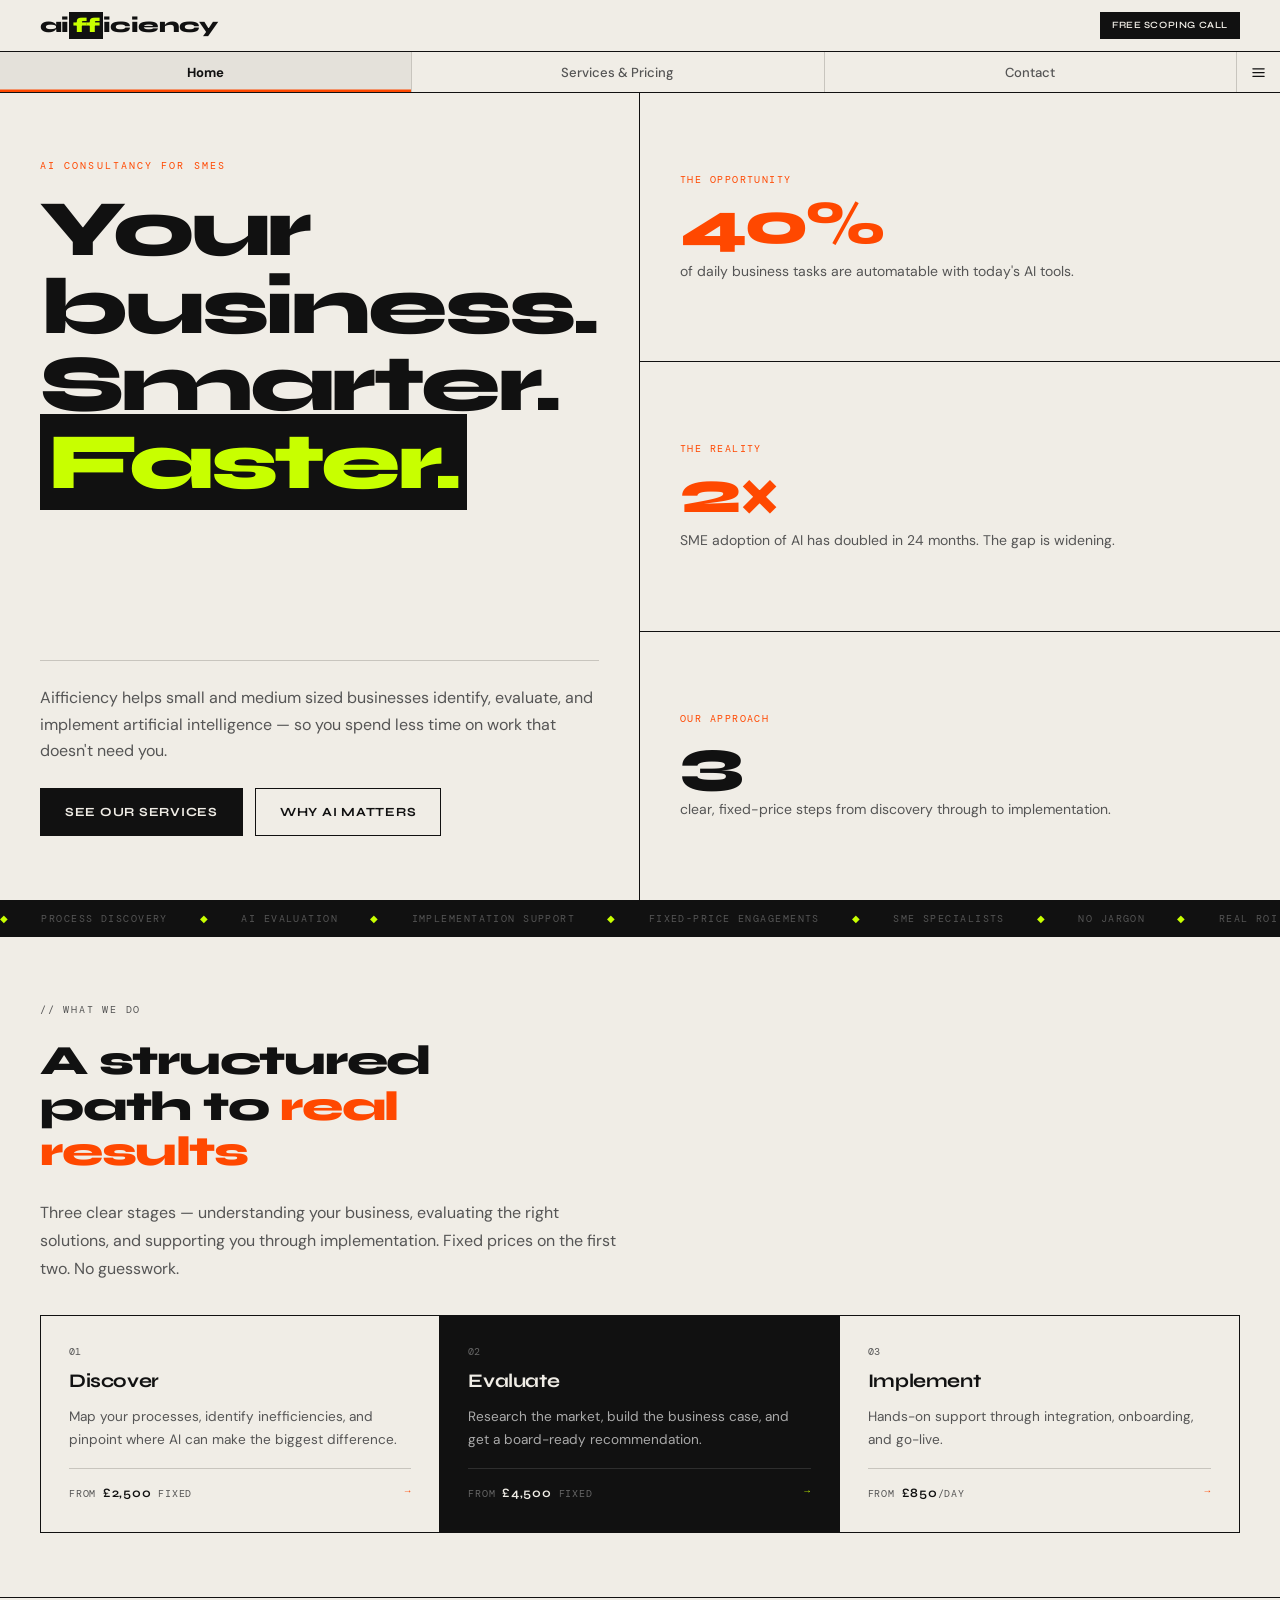
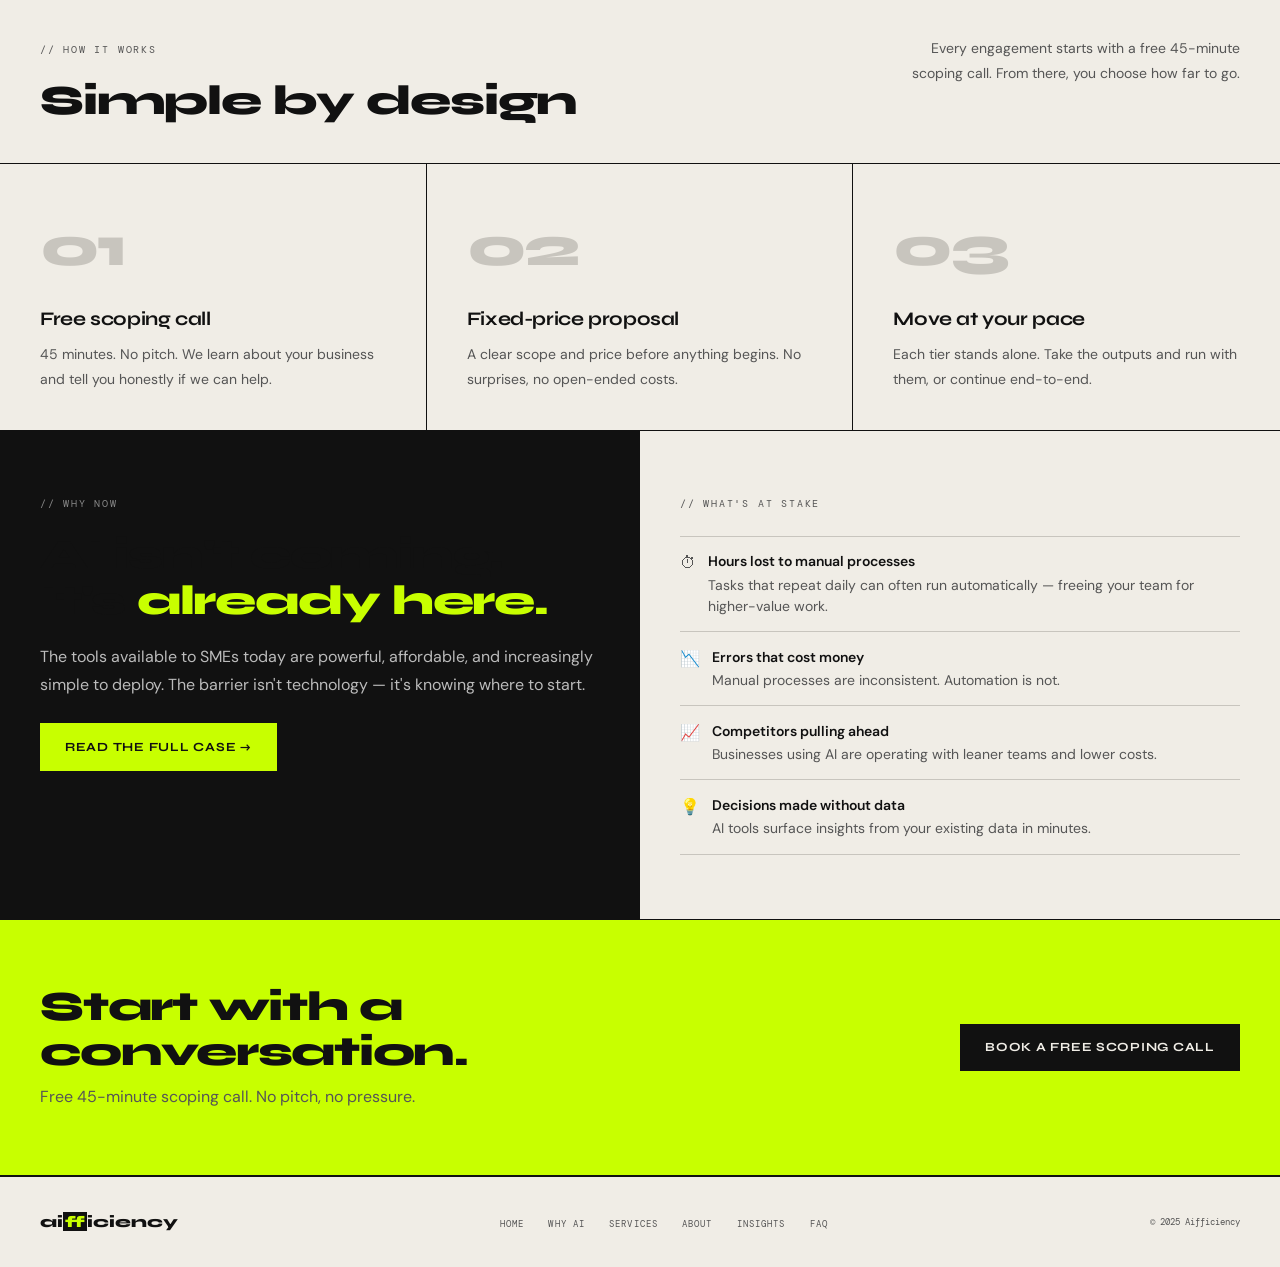
==== commit 88971894: "Changes 8th June" ====
--- a/index.html
+++ b/index.html
@@ -2,100 +2,289 @@
 <html lang="en">
 <head>
 <meta charset="UTF-8">
-<meta name="viewport" content="width=device-width, initial-scale=1.0, viewport-fit=cover">
+<meta name="viewport" content="width=device-width,initial-scale=1,viewport-fit=cover">
 <title>Aifficiency — Unlock Efficiency with AI</title>
-<link href="https://fonts.googleapis.com/css2?family=Syne:wght@400;700;800&family=DM+Mono:wght@300;400;500&family=DM+Sans:ital,wght@0,300;0,400;0,500;1,300&display=swap" rel="stylesheet">
-<link rel="stylesheet" href="style.css">
+<link href="https://fonts.googleapis.com/css2?family=Syne:wght@700;800&family=DM+Mono:wght@400;500&family=DM+Sans:wght@400;500;600&display=swap" rel="stylesheet">
+<style>
+
+*,*::before,*::after{box-sizing:border-box;margin:0;padding:0}
+html{scroll-behavior:smooth;-webkit-text-size-adjust:100%}
+body{background:#f0ede6;color:#111;font-family:'DM Sans',sans-serif;font-size:16px;line-height:1.6;overflow-x:hidden;-webkit-font-smoothing:antialiased}
+img,svg,video{max-width:100%;height:auto;display:block}
+
+/* ── TOKENS ── */
+:root{
+  --bg:#f0ede6;--ink:#111;--mid:#555;--card:#e4e1da;
+  --dark:#111;--acid:#c8ff00;--orange:#ff4800;--border:#c8c5be;
+  --p:clamp(1rem,4vw,2.5rem);
+}
+
+/* ── TYPE ── */
+.mono{font-family:'DM Mono',monospace}
+.syne{font-family:'Syne',sans-serif}
+.eyebrow{font-family:'DM Mono',monospace;font-size:.65rem;letter-spacing:.2em;text-transform:uppercase;color:var(--orange);margin-bottom:1rem}
+.label{font-family:'DM Mono',monospace;font-size:.62rem;letter-spacing:.18em;text-transform:uppercase;color:var(--mid);margin-bottom:1.25rem}
+h1{font-family:'Syne',sans-serif;font-weight:800;font-size:clamp(2.2rem,7vw,5rem);letter-spacing:-.04em;line-height:.97;color:#111}
+h1 em{font-style:normal;background:#111;color:var(--acid);padding:0 .1em}
+h2{font-family:'Syne',sans-serif;font-weight:800;font-size:clamp(1.5rem,4vw,2.6rem);letter-spacing:-.03em;line-height:1.1;color:#111}
+h2 em{font-style:normal;color:var(--orange)}
+h2.acid em{color:var(--acid)}
+h3{font-family:'Syne',sans-serif;font-weight:700;font-size:clamp(1rem,2.5vw,1.2rem);letter-spacing:-.02em;color:#111}
+p{color:var(--mid);line-height:1.75;font-size:clamp(.875rem,2vw,1rem)}
+p+p{margin-top:.875rem}
+strong{color:#111;font-weight:600}
+a{text-decoration:none;color:inherit}
+
+/* ── BUTTONS ── */
+.btn{display:inline-block;font-family:'Syne',sans-serif;font-weight:700;font-size:.78rem;letter-spacing:.06em;text-transform:uppercase;padding:.8rem 1.5rem;border:1.5px solid #111;transition:background .15s,color .15s,border-color .15s;text-align:center;cursor:pointer}
+.btn-dark{background:#111;color:var(--bg)}
+.btn-dark:hover{background:var(--orange);border-color:var(--orange);color:#fff}
+.btn-ghost{background:transparent;color:#111}
+.btn-ghost:hover{background:var(--card)}
+.btn-acid{background:var(--acid);color:#111;border-color:var(--acid)}
+.btn-acid:hover{background:#b0e000;border-color:#b0e000}
+.btn-block{display:block;width:100%}
+
+/* ── LAYOUT ── */
+.container{padding:clamp(2.5rem,5vw,5rem) var(--p)}
+.container-sm{padding:clamp(1.5rem,3vw,3rem) var(--p)}
+.border-b{border-bottom:1.5px solid #111}
+.border-t{border-top:1.5px solid #111}
+
+/* Two col grid */
+.grid-2{display:grid;grid-template-columns:1fr 1fr;gap:0}
+/* Three col grid */
+.grid-3{display:grid;grid-template-columns:repeat(3,1fr);gap:0}
+
+/* Bordered grid cells */
+.cell{border-right:1.5px solid #111;border-bottom:1.5px solid #111;padding:clamp(1.25rem,3vw,2rem)}
+.cell:last-child,.cell.no-right{border-right:none}
+.cell.no-bottom{border-bottom:none}
+.cell-dark{background:#111;color:var(--bg)}
+.cell-dark h2,.cell-dark h3,.cell-dark p,.cell-dark strong{color:var(--bg)}
+.cell-dark p{color:#bbb}
+.cell-dark strong{color:var(--bg)}
+.cell-dark .label{color:#888}
+.cell-dark .eyebrow{color:var(--acid)}
+
+/* ── NAV ── */
+.site-header{position:sticky;top:0;z-index:200;background:var(--bg)}
+.header-bar{height:52px;padding:0 var(--p);display:flex;align-items:center;justify-content:space-between;border-bottom:1.5px solid #111}
+.nav-logo{font-family:'Syne',sans-serif;font-weight:800;font-size:clamp(.95rem,3vw,1.3rem);letter-spacing:-.03em;color:#111;flex-shrink:0}
+.nav-logo em{font-style:normal;background:#111;color:var(--acid);padding:.05em .18em}
+.nav-cta-btn{font-family:'Syne',sans-serif;font-weight:600;font-size:.6rem;letter-spacing:.06em;text-transform:uppercase;background:#111;color:var(--bg);padding:.3rem .7rem;border:1px solid #111;white-space:nowrap;transition:background .15s}
+.nav-cta-btn:hover{background:var(--orange);border-color:var(--orange)}
+.nav-bar{border-bottom:1.5px solid #111;position:relative;background:var(--bg)}
+.nav-bar-inner{display:flex;align-items:stretch;height:40px}
+.nav-primary{display:flex;flex:1;min-width:0}
+.nav-primary a{font-family:'DM Sans',sans-serif;font-size:clamp(.7rem,2vw,.82rem);font-weight:500;color:var(--mid);display:flex;align-items:center;justify-content:center;flex:1;padding:0 .5rem;border-right:1px solid var(--border);white-space:nowrap;overflow:hidden;text-overflow:ellipsis;transition:background .15s,color .15s}
+.nav-primary a:last-child{border-right:none}
+.nav-primary a:hover{background:var(--card);color:#111}
+.nav-primary a.active{font-weight:700;color:#111;background:var(--card);box-shadow:inset 0 -2.5px 0 var(--orange)}
+.nav-hamburger{width:44px;flex-shrink:0;border:none;border-left:1px solid var(--border);background:transparent;display:flex;align-items:center;justify-content:center;cursor:pointer;transition:background .15s;color:#111;padding:0}
+.nav-hamburger:hover{background:var(--card)}
+.nav-hamburger svg{width:15px;height:15px;stroke:#111;stroke-width:2;fill:none;stroke-linecap:round}
+.nav-dropdown{display:none;position:absolute;top:100%;right:0;background:var(--bg);border:1.5px solid #111;border-top:none;min-width:190px;z-index:300;box-shadow:3px 3px 0 rgba(0,0,0,.07)}
+.nav-dropdown.open{display:block}
+.nav-dropdown a{font-size:.85rem;font-weight:500;color:#111;display:block;padding:.8rem 1.1rem;border-bottom:1px solid var(--border);transition:background .15s}
+.nav-dropdown a:last-child{border-bottom:none}
+.nav-dropdown a:hover{background:var(--card)}
+.nav-dropdown a.active{font-weight:700;border-left:3px solid var(--orange);padding-left:calc(1.1rem - 3px)}
+.nav-overlay{display:none;position:fixed;inset:0;z-index:199}
+.nav-overlay.open{display:block}
+
+/* ── MARQUEE ── */
+.marquee-wrap{background:#111;border-bottom:1.5px solid #111;padding:.6rem 0;overflow:hidden}
+.marquee-inner{display:flex;gap:2rem;white-space:nowrap;animation:marquee 25s linear infinite;width:max-content}
+.marquee-inner span{font-family:'DM Mono',monospace;font-size:.6rem;letter-spacing:.15em;text-transform:uppercase;color:#555}
+.marquee-inner span.accent{color:var(--acid)}
+@keyframes marquee{from{transform:translateX(0)}to{transform:translateX(-50%)}}
+
+/* ── HERO ── */
+.hero{display:grid;grid-template-columns:1fr 1fr;border-bottom:1.5px solid #111;min-height:calc(100svh - 92px)}
+.hero-left{padding:clamp(2rem,5vw,5rem) var(--p);border-right:1.5px solid #111;display:flex;flex-direction:column;justify-content:space-between;gap:2rem}
+.hero-right{display:flex;flex-direction:column}
+.hero-stat-block{flex:1;padding:clamp(1.5rem,3vw,2.5rem) var(--p);border-bottom:1.5px solid #111;display:flex;flex-direction:column;justify-content:center}
+.hero-stat-block:last-child{border-bottom:none}
+.stat-tag{font-family:'DM Mono',monospace;font-size:.6rem;letter-spacing:.15em;text-transform:uppercase;color:var(--orange);margin-bottom:.4rem}
+.stat-num{font-family:'Syne',sans-serif;font-weight:800;font-size:clamp(2rem,5vw,3.8rem);letter-spacing:-.05em;line-height:1;color:#111;margin-bottom:.4rem}
+.stat-num em{font-style:normal;color:var(--orange)}
+.stat-desc{font-size:clamp(.78rem,1.5vw,.875rem);color:var(--mid);line-height:1.55}
+.hero-tagline{font-size:clamp(.875rem,2vw,1rem);color:var(--mid);line-height:1.65;padding-top:1.5rem;border-top:1.5px solid var(--border);margin-bottom:1.5rem}
+.hero-actions{display:flex;gap:.75rem;flex-wrap:wrap}
+
+/* ── CTA BANNER ── */
+.cta-banner{background:var(--acid);padding:clamp(2rem,5vw,4rem) var(--p);display:flex;align-items:center;justify-content:space-between;gap:1.5rem;border-bottom:1.5px solid #111}
+.cta-banner h2{color:#111;max-width:500px}
+.cta-banner h2 em{color:#111;background:none}
+
+/* ── FOOTER ── */
+footer{padding:clamp(1.25rem,3vw,2rem) var(--p);display:flex;justify-content:space-between;align-items:center;flex-wrap:wrap;gap:1rem;border-top:1.5px solid #111}
+.footer-logo{font-family:'Syne',sans-serif;font-weight:800;font-size:1rem;color:#111}
+.footer-logo em{font-style:normal;background:#111;color:var(--acid);padding:0 .12em}
+.footer-links{display:flex;gap:1.5rem;list-style:none;flex-wrap:wrap}
+.footer-links a{font-family:'DM Mono',monospace;font-size:.58rem;letter-spacing:.12em;text-transform:uppercase;color:var(--mid)}
+.footer-links a:hover{color:#111}
+.footer-note{font-family:'DM Mono',monospace;font-size:.55rem;color:var(--mid)}
+
+/* ── PROCESS STRIP ── */
+.process-strip{display:flex;border-bottom:1.5px solid #111;overflow-x:auto;-webkit-overflow-scrolling:touch}
+.process-step{flex:1;min-width:120px;padding:1rem var(--p);border-right:1.5px solid #111;display:flex;align-items:center;gap:.75rem}
+.process-step:last-child{border-right:none}
+.step-num{font-family:'DM Mono',monospace;font-size:.6rem;color:var(--orange);flex-shrink:0}
+.step-name{font-family:'Syne',sans-serif;font-weight:700;font-size:.78rem;letter-spacing:.05em;text-transform:uppercase}
+
+/* ── FAQ ── */
+.faq-item{border-bottom:1px solid var(--border)}
+.faq-q{font-size:.92rem;font-weight:600;color:#111;padding:1.1rem 0;display:flex;justify-content:space-between;align-items:center;gap:1rem;cursor:pointer}
+.faq-toggle{color:var(--orange);font-size:1.2rem;flex-shrink:0;transition:transform .2s;line-height:1}
+.faq-a{font-size:.875rem;color:var(--mid);line-height:1.8;max-height:0;overflow:hidden;transition:max-height .35s ease,padding .2s}
+.faq-item.open .faq-a{max-height:300px;padding-bottom:1.25rem}
+.faq-item.open .faq-toggle{transform:rotate(45deg)}
+
+/* ── FORM ── */
+.form-group{margin-bottom:1.25rem}
+.form-label{font-family:'DM Mono',monospace;font-size:.6rem;letter-spacing:.15em;text-transform:uppercase;color:var(--mid);display:block;margin-bottom:.4rem}
+.form-input{width:100%;padding:.8rem .9rem;border:1.5px solid var(--border);background:var(--bg);font-family:'DM Sans',sans-serif;font-size:.9rem;color:#111;outline:none;border-radius:0;-webkit-appearance:none;transition:border-color .15s}
+.form-input:focus{border-color:#111}
+.form-input::placeholder{color:var(--border)}
+textarea.form-input{resize:vertical;min-height:110px}
+.form-row{display:grid;grid-template-columns:1fr 1fr;gap:1rem}
+.form-submit{font-family:'Syne',sans-serif;font-weight:700;font-size:.78rem;letter-spacing:.06em;text-transform:uppercase;background:#111;color:var(--bg);padding:.9rem 1.5rem;border:1.5px solid #111;width:100%;cursor:pointer;margin-top:.5rem;transition:background .15s}
+.form-submit:hover{background:var(--orange);border-color:var(--orange)}
+.form-note{font-family:'DM Mono',monospace;font-size:.58rem;color:var(--mid);margin-top:.75rem;line-height:1.6;text-align:center}
+
+/* ── ANIMATIONS ── */
+@keyframes fadeUp{from{opacity:0;transform:translateY(16px)}to{opacity:1;transform:translateY(0)}}
+.fade-in{opacity:0;transform:translateY(16px)}
+.fade-in.visible{animation:fadeUp .5s forwards}
+
+/* ── TABLET 768px ── */
+@media(max-width:768px){
+  .hero{grid-template-columns:1fr;min-height:auto}
+  .hero-left{border-right:none;border-bottom:1.5px solid #111}
+  .hero-right{display:none}
+  .grid-2{grid-template-columns:1fr}
+  .grid-3{grid-template-columns:1fr}
+  .cell{border-right:none}
+  .cell.no-right-mobile{border-right:none}
+  .left-col{border-right:none;border-bottom:1.5px solid #111}
+  .form-row{grid-template-columns:1fr}
+  .cta-banner{flex-direction:column;align-items:flex-start}
+  .cta-banner .btn{width:100%;display:block}
+  footer{justify-content:center;text-align:center}
+  .footer-links{justify-content:center}
+}
+
+/* ── MOBILE 480px ── */
+@media(max-width:480px){
+  :root{--p:1rem}
+  h1{font-size:clamp(2rem,9vw,2.8rem)}
+  .hero-actions{flex-direction:column}
+  .hero-actions .btn{width:100%;display:block}
+  .btn-primary,.btn-secondary{display:block;width:100%;text-align:center}
+  footer .footer-links{display:none}
+  .footer-note{text-align:center;width:100%}
+  body{padding-bottom:env(safe-area-inset-bottom,0px)}
+  .site-header{padding-top:env(safe-area-inset-top,0px)}
+}
+
+
+.what-grid{display:grid;grid-template-columns:1fr 1fr 1fr;border:1.5px solid #111;margin-top:1.5rem}
+.what-card{padding:clamp(1.25rem,3vw,1.75rem);border-right:1.5px solid #111;text-decoration:none;color:#111;display:block;transition:background .2s}
+.what-card:last-child{border-right:none}
+.what-card:hover{background:var(--card)}
+.what-card.dark-card{background:#111;color:var(--bg)}
+.what-card.dark-card:hover{background:#1c1c1c}
+.what-card.dark-card p{color:#aaa}
+.card-num{font-family:'DM Mono',monospace;font-size:.6rem;color:var(--mid);margin-bottom:.4rem}
+.dark-card .card-num{color:#666}
+.card-name{font-family:'Syne',sans-serif;font-weight:800;font-size:clamp(1.1rem,2.5vw,1.4rem);margin-bottom:.5rem}
+.card-price{font-family:'DM Mono',monospace;font-size:.6rem;letter-spacing:.08em;text-transform:uppercase;padding-top:.875rem;border-top:1px solid var(--border);color:var(--mid);display:flex;justify-content:space-between}
+.dark-card .card-price{border-top-color:#2e2e2e;color:#666}
+.card-price strong{font-family:'Syne',sans-serif;font-size:.8rem;color:#111}
+.dark-card .card-price strong{color:var(--bg)}
+.card-arrow{color:var(--orange)}
+.dark-card .card-arrow{color:var(--acid)}
+.step-row{display:grid;grid-template-columns:repeat(3,1fr)}
+.step-card{padding:clamp(1.5rem,3vw,2.5rem) var(--p);border-right:1.5px solid #111}
+.step-card:last-child{border-right:none}
+.step-n{font-family:'Syne',sans-serif;font-weight:800;font-size:clamp(2rem,5vw,3.5rem);letter-spacing:-.05em;color:var(--border);margin-bottom:.75rem}
+.why-grid{display:grid;grid-template-columns:1fr 1fr;border-bottom:1.5px solid #111}
+.why-dark{background:#111;color:var(--bg);padding:clamp(2rem,5vw,4rem) var(--p);border-right:1.5px solid #111}
+.why-dark .label{color:#888}
+.why-dark p{color:#bbb}
+.why-dark h2 em{color:var(--acid)}
+.why-light{padding:clamp(2rem,5vw,4rem) var(--p)}
+.why-list{list-style:none;margin-top:1.5rem}
+.why-list li{padding:.9rem 0;border-bottom:1px solid var(--border);display:flex;gap:.75rem;font-size:clamp(.8rem,1.5vw,.875rem);color:var(--mid);line-height:1.5}
+.why-list li:first-child{border-top:1px solid var(--border)}
+.why-list li strong{display:block;color:#111;margin-bottom:.15rem}
+.why-icon{font-size:1rem;flex-shrink:0}
+@media(max-width:768px){
+  .what-grid{grid-template-columns:1fr}
+  .what-card{border-right:none;border-bottom:1.5px solid #111}
+  .what-card:last-child{border-bottom:none}
+  .step-row{grid-template-columns:1fr}
+  .step-card{border-right:none;border-bottom:1.5px solid #111}
+  .step-card:last-child{border-bottom:none}
+  .why-grid{grid-template-columns:1fr}
+  .why-dark{border-right:none;border-bottom:1.5px solid #111}
+}
+
+</style>
 </head>
 <body>
-<div class="cursor" id="c"></div>
-<div class="cursor-ring" id="cr"></div>
-
-<div class="site-header">
+<header class="site-header">
   <div class="header-bar">
     <a href="index.html" class="nav-logo">ai<em>ff</em>iciency</a>
-    <div class="header-cta"><a href="aifficiency-contact.html">Free Scoping Call</a></div>
-  </div>
-  <div class="nav-bar">
+    <a href="aifficiency-contact.html" class="nav-cta-btn">Free Scoping Call</a>
+  </div>
+  <nav class="nav-bar">
     <div class="nav-bar-inner">
-      <div class="nav-primary">
-      <a href="index.html" class="active">Home</a>
-      <a href="aifficiency-pricing.html">Services & Pricing</a>
-      <a href="aifficiency-contact.html">Contact</a>
-      </div>
-      <button class="nav-hamburger" onclick="toggleDropdown()" aria-label="More pages">
+      <div class="nav-primary"><a href="index.html" class="active">Home</a><a href="aifficiency-pricing.html" class="">Services & Pricing</a><a href="aifficiency-contact.html" class="">Contact</a></div>
+      <button class="nav-hamburger" id="navBtn" aria-label="More">
         <svg viewBox="0 0 24 24"><line x1="3" y1="6" x2="21" y2="6"/><line x1="3" y1="12" x2="21" y2="12"/><line x1="3" y1="18" x2="21" y2="18"/></svg>
       </button>
     </div>
-  </div>
-  <div class="nav-overlay" id="navOverlay" onclick="closeDropdown()"></div>
-  <div class="nav-dropdown" id="navDropdown">
-    <a href="aifficiency-why.html">Why AI</a>
-    <a href="aifficiency-about.html">About</a>
-    <a href="aifficiency-insights.html">Insights</a>
-    <a href="aifficiency-faq.html">FAQ</a>
-    <a href="aifficiency-aiready.html">Is AI Right For Me?</a>
-  </div>
-</div>
-
-</div>
-  <div class="nav-bar">
-    <div class="nav-bar-inner">
-      <div class="nav-primary">
-      <a href="index.html" class="active">Home</a>
-      <a href="aifficiency-pricing.html">Services & Pricing</a>
-      <a href="aifficiency-contact.html">Contact</a>
-      </div>
-      <button class="nav-hamburger" onclick="toggleDropdown()" aria-label="More pages">
-        <svg viewBox="0 0 24 24"><line x1="3" y1="6" x2="21" y2="6"/><line x1="3" y1="12" x2="21" y2="12"/><line x1="3" y1="18" x2="21" y2="18"/></svg>
-      </button>
-    </div>
-  </div>
-  <div class="nav-overlay" id="navOverlay" onclick="closeDropdown()"></div>
-  <div class="nav-dropdown" id="navDropdown">
-    <a href="aifficiency-why.html">Why AI</a>
-    <a href="aifficiency-about.html">About</a>
-    <a href="aifficiency-insights.html">Insights</a>
-    <a href="aifficiency-faq.html">FAQ</a>
-    <a href="aifficiency-aiready.html">Is AI Right For Me?</a>
-  </div>
-</div>
-
-<!-- ── HERO ── -->
+    <div class="nav-dropdown" id="navDropdown"><a href="aifficiency-why.html" class="">Why AI</a><a href="aifficiency-about.html" class="">About</a><a href="aifficiency-insights.html" class="">Insights</a><a href="aifficiency-faq.html" class="">FAQ</a><a href="aifficiency-aiready.html" class="">Is AI Right For Me?</a></div>
+  </nav>
+  <div class="nav-overlay" id="navOverlay"></div>
+</header>
+
 <section class="hero">
   <div class="hero-left">
     <div>
-      <div class="hero-eyebrow">AI consultancy for SMEs</div>
-      <h1 class="hero-h1">Your business.<br>Smarter.<br><em>Faster.</em></h1>
-    </div>
-    <div class="hero-bottom">
-      <p class="hero-tagline">Aifficiency helps small and medium sized businesses identify, evaluate, and implement artificial intelligence — so you spend less time on the work that doesn't need you.</p>
+      <p class="eyebrow">AI consultancy for SMEs</p>
+      <h1>Your business.<br>Smarter.<br><em>Faster.</em></h1>
+    </div>
+    <div>
+      <p class="hero-tagline">Aifficiency helps small and medium sized businesses identify, evaluate, and implement artificial intelligence — so you spend less time on work that doesn't need you.</p>
       <div class="hero-actions">
-        <a href="aifficiency-pricing.html" class="btn-primary">See our services</a>
-        <a href="aifficiency-why.html" class="btn-secondary">Why AI matters</a>
+        <a href="aifficiency-pricing.html" class="btn btn-dark">See our services</a>
+        <a href="aifficiency-why.html" class="btn btn-ghost">Why AI matters</a>
       </div>
     </div>
   </div>
   <div class="hero-right">
     <div class="hero-stat-block">
       <div class="stat-tag">The opportunity</div>
-      <div class="stat-number"><em>40%</em></div>
-      <div class="stat-desc">of daily business tasks are automatable with today's AI tools — without replacing a single member of your team.</div>
+      <div class="stat-num"><em>40%</em></div>
+      <p class="stat-desc">of daily business tasks are automatable with today's AI tools.</p>
     </div>
     <div class="hero-stat-block">
       <div class="stat-tag">The reality</div>
-      <div class="stat-number"><em>2×</em></div>
-      <div class="stat-desc">SME adoption of AI has doubled in 24 months. The businesses moving now are building advantages that compound over time.</div>
+      <div class="stat-num"><em>2×</em></div>
+      <p class="stat-desc">SME adoption of AI has doubled in 24 months. The gap is widening.</p>
     </div>
     <div class="hero-stat-block">
       <div class="stat-tag">Our approach</div>
-      <div class="stat-number">3</div>
-      <div class="stat-desc">clear, fixed-price steps from process discovery through to live implementation — no vague retainers, no surprises.</div>
+      <div class="stat-num">3</div>
+      <p class="stat-desc">clear, fixed-price steps from discovery through to implementation.</p>
     </div>
   </div>
 </section>
 
-<!-- ── MARQUEE ── -->
 <div class="marquee-wrap">
   <div class="marquee-inner">
     <span class="accent">◆</span><span>Process Discovery</span>
@@ -103,132 +292,98 @@
     <span class="accent">◆</span><span>Implementation Support</span>
     <span class="accent">◆</span><span>Fixed-Price Engagements</span>
     <span class="accent">◆</span><span>SME Specialists</span>
-    <span class="accent">◆</span><span>Board-Ready Business Cases</span>
+    <span class="accent">◆</span><span>No Jargon</span>
     <span class="accent">◆</span><span>Real ROI</span>
-    <span class="accent">◆</span><span>No Jargon</span>
     <span class="accent">◆</span><span>Process Discovery</span>
     <span class="accent">◆</span><span>AI Evaluation</span>
     <span class="accent">◆</span><span>Implementation Support</span>
     <span class="accent">◆</span><span>Fixed-Price Engagements</span>
     <span class="accent">◆</span><span>SME Specialists</span>
-    <span class="accent">◆</span><span>Board-Ready Business Cases</span>
+    <span class="accent">◆</span><span>No Jargon</span>
     <span class="accent">◆</span><span>Real ROI</span>
-    <span class="accent">◆</span><span>No Jargon</span>
   </div>
 </div>
 
-<!-- ── WHAT WE DO ── -->
-<section class="what-section">
-  <div class="what-label-col">
-    <div class="section-label">// What we do</div>
-    <h2 class="what-heading">A structured path to <em>real</em> results</h2>
-  </div>
-  <div class="what-body-col">
-    <p class="what-intro">Aifficiency is an AI consultancy built specifically for SMEs. We work in three stages — understanding your business, evaluating the right solutions, and supporting you through implementation. No lengthy retainers. No vague outcomes. Just clear, fixed-price work that moves you forward.</p>
-    <div class="tiers-row">
-      <a href="aifficiency-pricing.html" class="tier-card">
-        <div class="tier-card-num">01</div>
-        <div class="tier-card-name">Discover</div>
-        <div class="tier-card-desc">Map your processes, identify inefficiencies, and pinpoint exactly where AI can make the biggest difference.</div>
-        <div class="tier-card-price">
-          <span>From <strong>£2,500</strong> fixed</span>
-          <span class="tier-card-arrow">→</span>
-        </div>
-      </a>
-      <a href="aifficiency-pricing.html" class="tier-card dark">
-        <div class="tier-card-num">02</div>
-        <div class="tier-card-name">Evaluate</div>
-        <div class="tier-card-desc">We research the market, build the business case, and present you with a board-ready recommendation.</div>
-        <div class="tier-card-price">
-          <span>From <strong>£4,500</strong> fixed</span>
-          <span class="tier-card-arrow">→</span>
-        </div>
-      </a>
-      <a href="aifficiency-pricing.html" class="tier-card">
-        <div class="tier-card-num">03</div>
-        <div class="tier-card-name">Implement</div>
-        <div class="tier-card-desc">Hands-on support through integration, onboarding, and go-live — billed on time and materials.</div>
-        <div class="tier-card-price">
-          <span>From <strong>£850</strong>/day</span>
-          <span class="tier-card-arrow">→</span>
-        </div>
-      </a>
-    </div>
+<section class="container border-b">
+  <p class="label">// What we do</p>
+  <h2 style="max-width:480px;margin-bottom:1.5rem">A structured path to <em>real results</em></h2>
+  <p style="max-width:580px;margin-bottom:2rem">Three clear stages — understanding your business, evaluating the right solutions, and supporting you through implementation. Fixed prices on the first two. No guesswork.</p>
+  <div class="what-grid">
+    <a href="aifficiency-pricing.html" class="what-card">
+      <div class="card-num">01</div>
+      <h3 style="margin-bottom:.5rem">Discover</h3>
+      <p style="font-size:.85rem;margin-bottom:1rem">Map your processes, identify inefficiencies, and pinpoint where AI can make the biggest difference.</p>
+      <div class="card-price"><span>From <strong>£2,500</strong> fixed</span><span class="card-arrow">→</span></div>
+    </a>
+    <a href="aifficiency-pricing.html" class="what-card dark-card">
+      <div class="card-num">02</div>
+      <h3 style="margin-bottom:.5rem;color:var(--bg)">Evaluate</h3>
+      <p style="font-size:.85rem;margin-bottom:1rem">Research the market, build the business case, and get a board-ready recommendation.</p>
+      <div class="card-price"><span>From <strong>£4,500</strong> fixed</span><span class="card-arrow">→</span></div>
+    </a>
+    <a href="aifficiency-pricing.html" class="what-card">
+      <div class="card-num">03</div>
+      <h3 style="margin-bottom:.5rem">Implement</h3>
+      <p style="font-size:.85rem;margin-bottom:1rem">Hands-on support through integration, onboarding, and go-live.</p>
+      <div class="card-price"><span>From <strong>£850</strong>/day</span><span class="card-arrow">→</span></div>
+    </a>
   </div>
 </section>
 
-<!-- ── HOW IT WORKS ── -->
-<section class="how-section">
-  <div class="how-header">
+<section class="border-b">
+  <div class="container-sm border-b" style="display:flex;justify-content:space-between;align-items:baseline;flex-wrap:wrap;gap:1rem">
     <div>
-      <div class="section-label">// How it works</div>
-      <h2 class="how-heading">Simple by design</h2>
-    </div>
-    <p class="how-sub">Every engagement starts with a free 45-minute scoping call. From there, you choose how far you want to go.</p>
-  </div>
-  <div class="how-steps">
-    <div class="how-step" id="hs1">
-      <div class="how-step-num">01</div>
-      <div class="how-step-title">Free scoping call</div>
-      <div class="how-step-body">We spend 45 minutes understanding your business, your challenges, and your goals. You walk away with clarity on whether — and how — we can help. No commitment, no cost.</div>
-    </div>
-    <div class="how-step" id="hs2">
-      <div class="how-step-num">02</div>
-      <div class="how-step-title">Fixed-price proposal</div>
-      <div class="how-step-body">Based on our conversation, we provide a clear, fixed-price proposal for your Discover engagement. You know exactly what you're getting and what it costs before anything begins.</div>
-    </div>
-    <div class="how-step" id="hs3">
-      <div class="how-step-num">03</div>
-      <div class="how-step-title">Move at your pace</div>
-      <div class="how-step-body">Each tier stands alone. Take the outputs of Discover and run with them yourself, or continue into Evaluate and Implement. You're always in control of the pace and the investment.</div>
+      <p class="label">// How it works</p>
+      <h2>Simple by design</h2>
+    </div>
+    <p style="max-width:360px;font-size:.875rem;text-align:right">Every engagement starts with a free 45-minute scoping call. From there, you choose how far to go.</p>
+  </div>
+  <div class="step-row">
+    <div class="step-card fade-in">
+      <div class="step-n">01</div>
+      <h3 style="margin-bottom:.5rem">Free scoping call</h3>
+      <p style="font-size:.875rem">45 minutes. No pitch. We learn about your business and tell you honestly if we can help.</p>
+    </div>
+    <div class="step-card fade-in">
+      <div class="step-n">02</div>
+      <h3 style="margin-bottom:.5rem">Fixed-price proposal</h3>
+      <p style="font-size:.875rem">A clear scope and price before anything begins. No surprises, no open-ended costs.</p>
+    </div>
+    <div class="step-card fade-in">
+      <div class="step-n">03</div>
+      <h3 style="margin-bottom:.5rem">Move at your pace</h3>
+      <p style="font-size:.875rem">Each tier stands alone. Take the outputs and run with them, or continue end-to-end.</p>
     </div>
   </div>
 </section>
 
-<!-- ── WHY NOW ── -->
-<section class="why-section">
-  <div class="why-left">
-    <div class="section-label">// Why now</div>
-    <h2 class="why-quote">AI isn't coming.<br>It's <em>already here.</em></h2>
-    <p class="why-body">The tools available to SMEs today are powerful, affordable, and increasingly simple to deploy. The barrier isn't technology — it's knowing where to start. That's exactly what we're here for.</p>
-    <a href="aifficiency-why.html" class="why-link">Read the full case for AI →</a>
-  </div>
-  <div class="why-right">
-    <div class="section-label">// What's at stake</div>
+<div class="why-grid">
+  <div class="why-dark fade-in">
+    <p class="label">// Why now</p>
+    <h2 class="acid" style="margin-bottom:1.25rem">AI isn't coming.<br>It's <em>already here.</em></h2>
+    <p style="margin-bottom:1.5rem">The tools available to SMEs today are powerful, affordable, and increasingly simple to deploy. The barrier isn't technology — it's knowing where to start.</p>
+    <a href="aifficiency-why.html" class="btn btn-acid">Read the full case →</a>
+  </div>
+  <div class="why-light">
+    <p class="label">// What's at stake</p>
     <ul class="why-list">
-      <li>
-        <span class="why-icon">⏱</span>
-        <div><strong>Hours lost to manual processes</strong><span>Tasks that repeat daily — data entry, reporting, scheduling — can often run automatically, freeing your team for higher-value work.</span></div>
-      </li>
-      <li>
-        <span class="why-icon">📉</span>
-        <div><strong>Errors that cost money</strong><span>Manual processes are inconsistent. Automation is not. Fewer errors means less time fixing problems and more time building the business.</span></div>
-      </li>
-      <li>
-        <span class="why-icon">📈</span>
-        <div><strong>Competitors pulling ahead</strong><span>Businesses using AI are operating with leaner teams and lower costs. The gap between adopters and non-adopters widens every quarter.</span></div>
-      </li>
-      <li>
-        <span class="why-icon">💡</span>
-        <div><strong>Decisions made without data</strong><span>AI tools can surface insights from your existing data in minutes — customer trends, financial patterns, operational bottlenecks.</span></div>
-      </li>
+      <li><span class="why-icon">⏱</span><div><strong>Hours lost to manual processes</strong>Tasks that repeat daily can often run automatically — freeing your team for higher-value work.</div></li>
+      <li><span class="why-icon">📉</span><div><strong>Errors that cost money</strong>Manual processes are inconsistent. Automation is not.</div></li>
+      <li><span class="why-icon">📈</span><div><strong>Competitors pulling ahead</strong>Businesses using AI are operating with leaner teams and lower costs.</div></li>
+      <li><span class="why-icon">💡</span><div><strong>Decisions made without data</strong>AI tools surface insights from your existing data in minutes.</div></li>
     </ul>
   </div>
-</section>
-
-<!-- ── CTA ── -->
-<section class="cta-section">
+</div>
+
+<div class="cta-banner">
   <div>
-    <h2 class="cta-heading">Start with a conversation.</h2>
-    <p class="cta-sub">A free 45-minute scoping call costs nothing and gives you a clear picture of where AI can work in your business. No pitch. No pressure.</p>
-  </div>
-  <div class="cta-actions">
-    <a href="#" class="cta-btn-main">Book a free scoping call</a>
-    <a href="aifficiency-pricing.html" class="cta-btn-sec">View services & pricing →</a>
-  </div>
-</section>
-
-<!-- ── FOOTER ── -->
+    <h2>Start with a conversation.</h2>
+    <p style="margin-top:.5rem;color:var(--mid)">Free 45-minute scoping call. No pitch, no pressure.</p>
+  </div>
+  <a href="aifficiency-contact.html" class="btn btn-dark">Book a free scoping call</a>
+</div>
+
+
 <footer>
   <div class="footer-logo">ai<em>ff</em>iciency</div>
   <ul class="footer-links">
@@ -236,29 +391,25 @@
     <li><a href="aifficiency-why.html">Why AI</a></li>
     <li><a href="aifficiency-pricing.html">Services</a></li>
     <li><a href="aifficiency-about.html">About</a></li>
-    <li><a href="aifficiency-contact.html">Contact</a></li>
+    <li><a href="aifficiency-insights.html">Insights</a></li>
+    <li><a href="aifficiency-faq.html">FAQ</a></li>
   </ul>
-  <div class="footer-note">© 2025 Aifficiency. Helping SMEs unlock efficiencies using AI.</div>
+  <div class="footer-note">© 2025 Aifficiency</div>
 </footer>
 
 
 <script>
-  function toggleDropdown(){
-    document.getElementById('navDropdown').classList.toggle('open');
-    document.getElementById('navOverlay').classList.toggle('open');
-  }
-  function closeDropdown(){
-    document.getElementById('navDropdown').classList.remove('open');
-    document.getElementById('navOverlay').classList.remove('open');
-  }
+const btn=document.getElementById('navBtn');
+const dd=document.getElementById('navDropdown');
+const ov=document.getElementById('navOverlay');
+if(btn){
+  btn.addEventListener('click',()=>{dd.classList.toggle('open');ov.classList.toggle('open')});
+  ov.addEventListener('click',()=>{dd.classList.remove('open');ov.classList.remove('open')});
+}
+// Scroll fade-ins
+const obs=new IntersectionObserver(els=>els.forEach(e=>{if(e.isIntersecting)e.target.classList.add('visible')}),{threshold:.1});
+document.querySelectorAll('.fade-in').forEach(el=>obs.observe(el));
 </script>
-<script>
-  const cur=document.getElementById('c'),ring=document.getElementById('cr');
-  if(cur){
-    let mx=0,my=0,rx=0,ry=0;
-    document.addEventListener('mousemove',e=>{mx=e.clientX;my=e.clientY;cur.style.left=mx+'px';cur.style.top=my+'px'});
-    (function loop(){rx+=(mx-rx)*0.14;ry+=(my-ry)*0.14;ring.style.left=rx+'px';ring.style.top=ry+'px';requestAnimationFrame(loop)})();
-  }
-</script>
+
 </body>
 </html>
